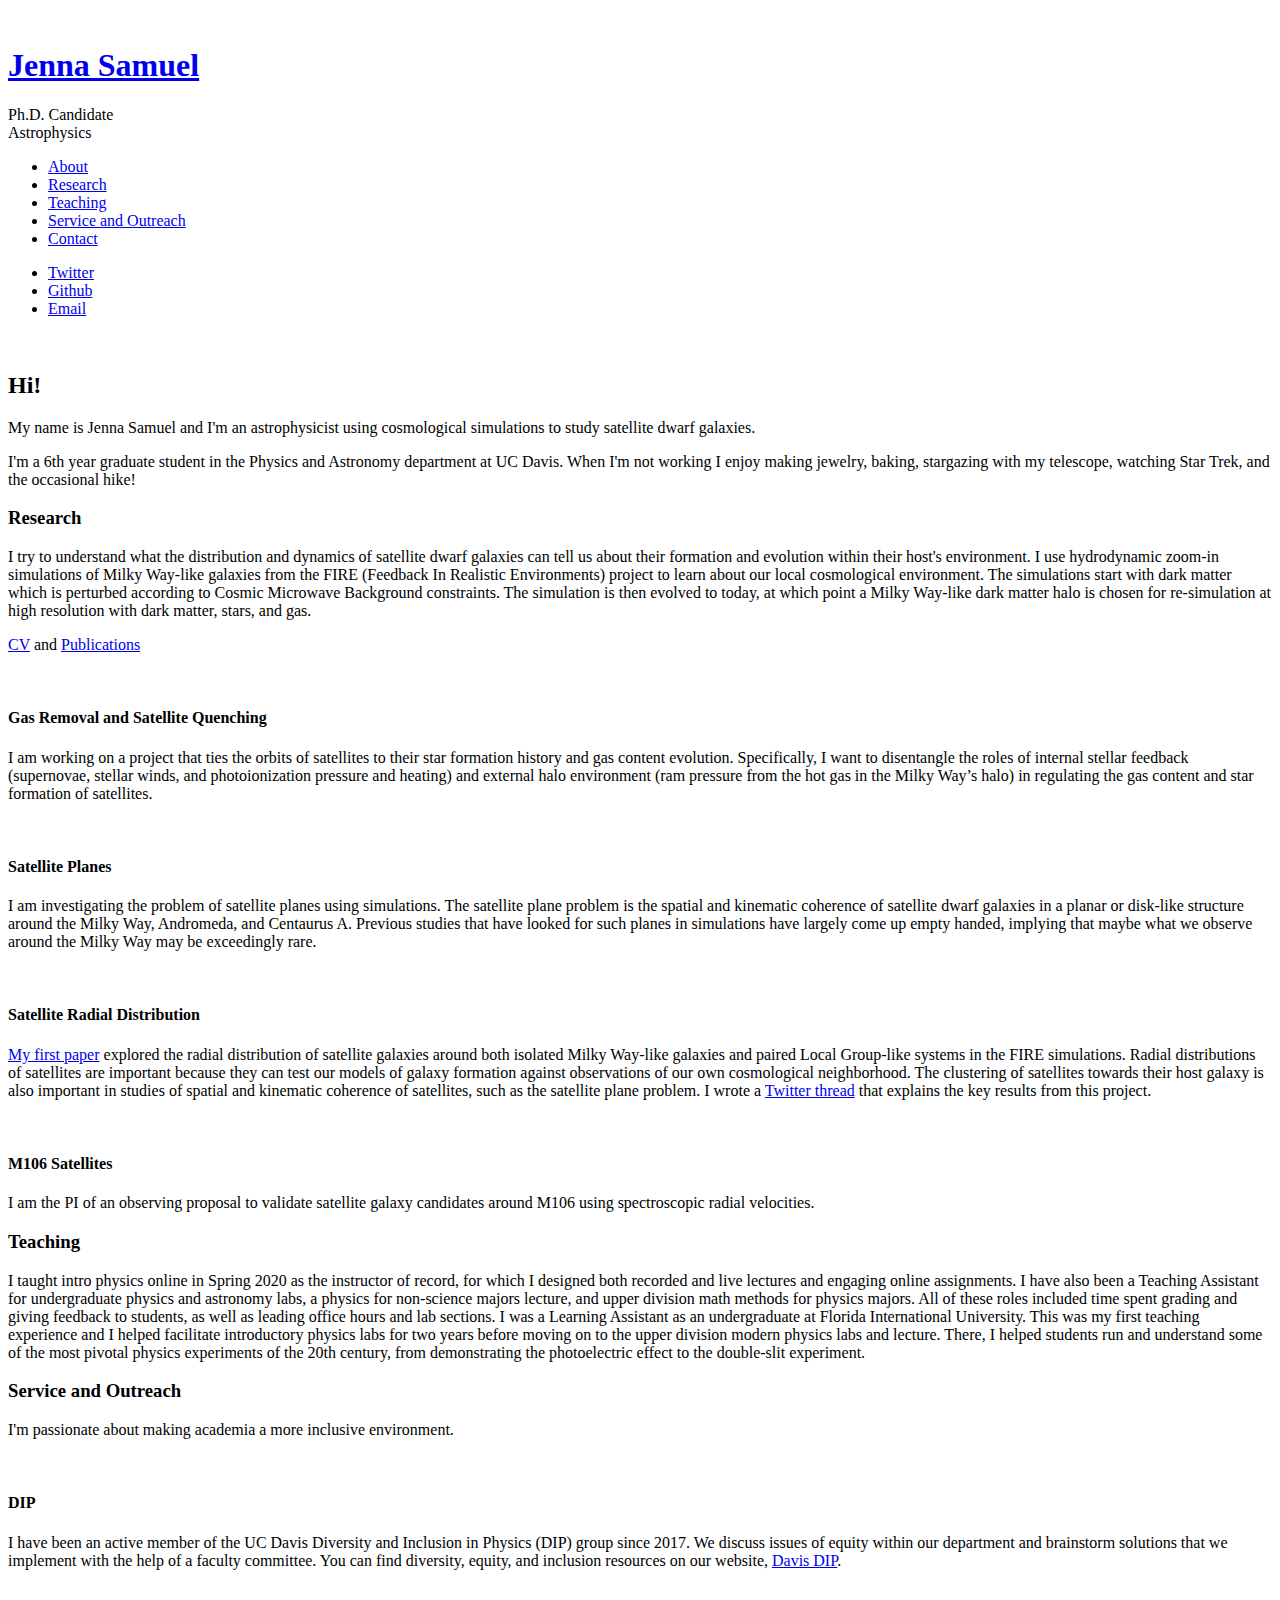
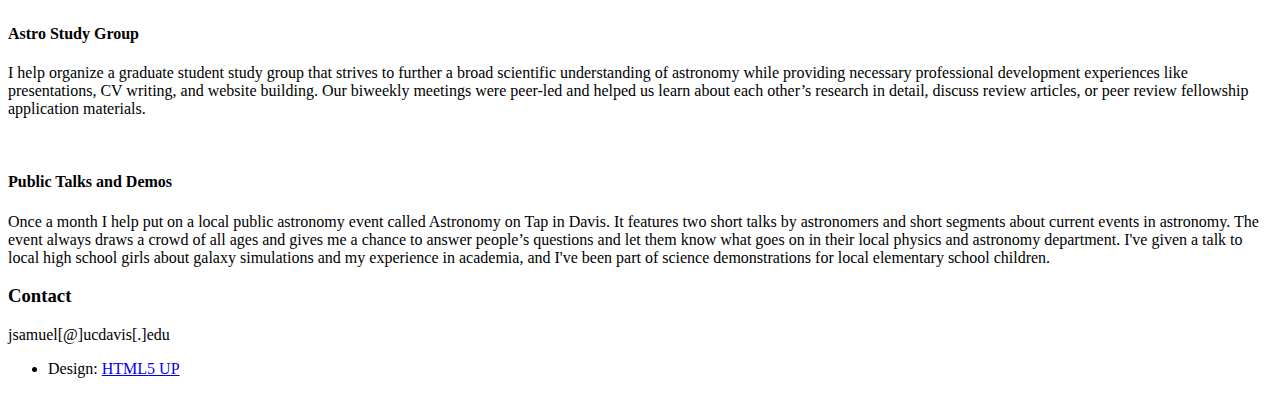
==== index.html @ 9512deec "nav order" ====
<!DOCTYPE HTML>
<!-- Global site tag (gtag.js) - Google Analytics -->
<script async src="https://www.googletagmanager.com/gtag/js?id=UA-139258204-1"></script>
<script>
  window.dataLayer = window.dataLayer || [];
  function gtag(){dataLayer.push(arguments);}
  gtag('js', new Date());

  gtag('config', 'UA-139258204-1');
</script>
<!--
	Read Only by HTML5 UP
	html5up.net | @ajlkn
	Free for personal and commercial use under the CCA 3.0 license (html5up.net/license)
-->
<html>
	<head>
		<title>Jenna Samuel</title>
		<meta charset="utf-8" />
		<meta name="viewport" content="width=device-width, initial-scale=1, user-scalable=no" />
		<link rel="stylesheet" href="assets/css/main.css" />
	</head>
	<body class="is-preload">

		<!-- Header -->
			<section id="header">
				<header>
					<span class="image avatar"><img src="images/avatar.jpg" alt="" /></span>
					<h1 id="logo"><a href="#">Jenna Samuel</a></h1>
					<p>Ph.D. Candidate<br />
					   Astrophysics</p>
				</header>
				<nav id="nav">
					<ul>
						<li><a href="#one" class="active">About</a></li>
						<li><a href="#two">Research</a></li>
						<li><a href="#three">Teaching</a></li>
						<li><a href="#four">Service and Outreach</a></li>
						<li><a href="#five">Contact</a></li>
					</ul>
				</nav>
				<footer>
					<ul class="icons">
						<li><a href="#" class="icon brands fa-twitter"><span class="label">Twitter</span></a></li>
						<!--<li><a href="#" class="icon brands fa-facebook-f"><span class="label">Facebook</span></a></li>
						<li><a href="#" class="icon brands fa-instagram"><span class="label">Instagram</span></a></li>
						-->
						<li><a href="#" class="icon brands fa-github"><span class="label">Github</span></a></li>
						<li><a href="#" class="icon solid fa-envelope"><span class="label">Email</span></a></li>
					</ul>
				</footer>
			</section>

		<!-- Wrapper -->
			<div id="wrapper">

				<!-- Main -->
					<div id="main">

						<!-- One -->
							<section id="one">
								<div class="image main" data-position="center">
									<img src="images/banner.jpg" alt="" />
								</div>
								<div class="container">
									<header class="major">
										<h2>Hi!</h2>
										<p>My name is Jenna Samuel and I'm an astrophysicist using cosmological simulations to study satellite dwarf galaxies.</p>
									</header>
									<p>I'm a 6th year graduate student in the Physics and Astronomy department at UC Davis.
										When I'm not working I enjoy making jewelry, baking, stargazing with my telescope,
										watching Star Trek, and the occasional hike!</p>
								</div>
							</section>


						<!-- Three -->
							<section id="two">
								<div class="container">
									<h3>Research</h3>
									<p>
										I try to understand what the distribution 
										and dynamics of satellite dwarf galaxies  
										can tell us about their formation and evolution 
										within their host's environment.
										I use hydrodynamic zoom-in simulations of Milky Way-like galaxies 
										from the FIRE (Feedback In Realistic Environments) project to learn about 
										our local cosmological environment. The simulations start with dark matter 
										which is perturbed according to Cosmic Microwave Background 
										constraints. The simulation is then evolved to today, at which point 
										a Milky Way-like dark matter halo is chosen for re-simulation at 
										high resolution with dark matter, stars, and gas. </p>

									<p><a href="jsamuel_CV.pdf">CV</a> and 
										<a href="https://ui.adsabs.harvard.edu/search/filter_database_fq_database=AND&filter_database_fq_database=database%3A%22astronomy%22&fq=%7B!type%3Daqp%20v%3D%24fq_database%7D&fq_database=(database%3A%22astronomy%22)&q=%20author%3A%22samuel%2C%20jenna%22%20year%3A2015-&sort=date%20desc%2C%20bibcode%20desc&p_=0">Publications</a></p>
									<div class="features">
										<article>
											<a href="#" class="image"><img src="images/pic01.jpg" alt="" /></a>
											<div class="inner">
												<h4>Gas Removal and Satellite Quenching</h4>
												<p>I am working on a project that ties the orbits of satellites 
													to their star formation history and gas content evolution. Specifically, I want to 
													disentangle the roles of internal stellar feedback (supernovae, stellar winds, and 
													photoionization pressure and heating) and external halo environment (ram pressure 
													from the hot gas in the Milky Way’s halo) in regulating the gas 
													content and star formation of satellites.</p>
											</div>
										</article>
										<article>
											<a href="#" class="image"><img src="images/pic02.jpg" alt="" /></a>
											<div class="inner">
												<h4>Satellite Planes</h4>
												<p>I am investigating the problem of satellite planes using simulations. 
													The satellite plane problem is the spatial and kinematic coherence of satellite dwarf
													galaxies in a planar or disk-like structure around the Milky Way, Andromeda, and Centaurus A. 
													Previous studies that have looked for such planes in simulations have largely come 
													up empty handed, implying that maybe what we observe around the Milky Way may be 
													exceedingly rare.</p>
											</div>
										</article>
										<article>
											<a href="#" class="image"><img src="images/pic03.jpg" alt="" /></a>
											<div class="inner">
												<h4>Satellite Radial Distribution</h4>
												<p><a href="https://arxiv.org/abs/1904.11508">My first paper</a> 
													explored the radial distribution of satellite galaxies around both isolated 
													Milky Way-like galaxies and paired Local Group-like systems in the FIRE 
													simulations. Radial distributions of satellites are important because they can test our 
													models of galaxy formation against observations of our own cosmological neighborhood. 
													The clustering of satellites towards their host galaxy is also important in studies 
													of spatial and kinematic coherence of satellites, such as the satellite plane problem.
													I wrote a <a href="https://twitter.com/astro_jenna/status/1122900978942926848">Twitter thread</a> that explains 
													the key results from this project.</p>
											</div>
										</article>
										<article>
											<a href="#" class="image"><img src="images/pic01.jpg" alt="" /></a>
											<div class="inner">
												<h4>M106 Satellites</h4>
												<p>I am the PI of an observing proposal to validate satellite galaxy 
													candidates around M106 using spectroscopic radial velocities.</p>
											</div>
										</article>
									</div>
								</div>
							</section>

						<!-- Two -->
						<section id="three">
							<div class="container">
								<h3>Teaching</h3>
								<p>I taught intro physics online in Spring 2020 as the instructor of record, for which I 
									designed both recorded and live lectures and engaging online assignments. 
									I have also been a Teaching Assistant for undergraduate
									physics and astronomy labs, a physics for non-science 
									majors lecture, and upper division math methods for physics majors. All of these 
									roles included time spent grading and giving feedback to students, as well 
									as leading office hours and lab sections.

									I was a Learning Assistant as an undergraduate at Florida International University. 
									This was my first teaching experience and 
									I helped facilitate introductory physics labs for two years 
									before moving on to the upper division modern physics labs and lecture. There, 
									I helped students run and understand some of the most pivotal physics 
									experiments of the 20th century, from demonstrating the photoelectric effect 
									to the double-slit experiment.</p>
								<!---<ul class="feature-icons">
									<li class="icon solid fa-code">Write all the code</li>
									<li class="icon solid fa-cubes">Stack small boxes</li>
									<li class="icon solid fa-book">Read books and stuff</li>
									<li class="icon solid fa-coffee">Drink much coffee</li>
									<li class="icon solid fa-bolt">Lightning bolt</li>
									<li class="icon solid fa-users">Shadow clone technique</li>
								</ul>-->
							</div>
						</section>

						<!-- Three -->
						<section id="four">
							<div class="container">
								<h3>Service and Outreach</h3>
								<p>
									I'm passionate about making academia a more inclusive environment.</p>
								<div class="features">
									<article>
										<a href="#" class="image"><img src="images/pic01.jpg" alt="" /></a>
										<div class="inner">
											<h4>DIP</h4>
											<p>I have been an active member of the UC Davis Diversity and 
												Inclusion in Physics (DIP) group since 2017. We discuss issues of equity 
												within our department and brainstorm solutions that we implement with the help of a faculty committee. 
												You can find diversity, equity, and inclusion 
												resources on our website, <a href="https://davisdip.wordpress.com/">Davis DIP</a>.</p>
										</div>
									</article>
									<article>
										<a href="#" class="image"><img src="images/pic02.jpg" alt="" /></a>
										<div class="inner">
											<h4>Astro Study Group</h4>
											<p>I help organize a graduate student study group that strives to 
												further a broad scientific understanding of astronomy while providing 
												necessary professional development experiences like presentations, 
												CV writing, and website building. 
												Our biweekly meetings were peer-led and helped us learn about 
												each other’s research in detail, discuss review articles, or peer review
												fellowship application materials.</p>
										</div>
									</article>
									<article>
										<a href="#" class="image"><img src="images/pic03.jpg" alt="" /></a>
										<div class="inner">
											<h4>Public Talks and Demos</h4>
											<p>Once a month I help put on a local public astronomy event called 
												Astronomy on Tap in Davis. It features two short 
												talks by astronomers and short segments about current events in astronomy. 
												The event always draws a crowd of all ages and gives me a chance to 
												answer people’s questions and let them know what goes on in their 
												local physics and astronomy department. I've given a talk to local high
												school girls about galaxy simulations and my experience in academia, and I've
												been part of science demonstrations for local elementary school children.</p>
										</div>
									</article>
								</div>
							</div>
						</section>

						<!-- Two -->
						<section id="five">
							<div class="container">
								<h3>Contact</h3>
								<p>jsamuel[@]ucdavis[.]edu</p>
							</div>
						</section>

						<!-- Four -->
							<!--<section id="four">
								<div class="container">
									<h3>Contact Me</h3>
									<p>Integer eu ante ornare amet commetus vestibulum blandit integer in curae ac faucibus integer non. Adipiscing cubilia elementum integer. Integer eu ante ornare amet commetus.</p>
									<form method="post" action="#">
										<div class="row gtr-uniform">
											<div class="col-6 col-12-xsmall"><input type="text" name="name" id="name" placeholder="Name" /></div>
											<div class="col-6 col-12-xsmall"><input type="email" name="email" id="email" placeholder="Email" /></div>
											<div class="col-12"><input type="text" name="subject" id="subject" placeholder="Subject" /></div>
											<div class="col-12"><textarea name="message" id="message" placeholder="Message" rows="6"></textarea></div>
											<div class="col-12">
												<ul class="actions">
													<li><input type="submit" class="primary" value="Send Message" /></li>
													<li><input type="reset" value="Reset Form" /></li>
												</ul>
											</div>
										</div>
									</form>
								</div>
							</section>
						-->
						<!-- Five -->
						<!--
							<section id="five">
								<div class="container">
									<h3>Elements</h3>

									<section>
										<h4>Text</h4>
										<p>This is <b>bold</b> and this is <strong>strong</strong>. This is <i>italic</i> and this is <em>emphasized</em>.
										This is <sup>superscript</sup> text and this is <sub>subscript</sub> text.
										This is <u>underlined</u> and this is code: <code>for (;;) { ... }</code>. Finally, <a href="#">this is a link</a>.</p>
										<hr />
										<header>
											<h4>Heading with a Subtitle</h4>
											<p>Lorem ipsum dolor sit amet nullam id egestas urna aliquam</p>
										</header>
										<p>Nunc lacinia ante nunc ac lobortis. Interdum adipiscing gravida odio porttitor sem non mi integer non faucibus ornare mi ut ante amet placerat aliquet. Volutpat eu sed ante lacinia sapien lorem accumsan varius montes viverra nibh in adipiscing blandit tempus accumsan.</p>
										<header>
											<h5>Heading with a Subtitle</h5>
											<p>Lorem ipsum dolor sit amet nullam id egestas urna aliquam</p>
										</header>
										<p>Nunc lacinia ante nunc ac lobortis. Interdum adipiscing gravida odio porttitor sem non mi integer non faucibus ornare mi ut ante amet placerat aliquet. Volutpat eu sed ante lacinia sapien lorem accumsan varius montes viverra nibh in adipiscing blandit tempus accumsan.</p>
										<hr />
										<h2>Heading Level 2</h2>
										<h3>Heading Level 3</h3>
										<h4>Heading Level 4</h4>
										<h5>Heading Level 5</h5>
										<h6>Heading Level 6</h6>
										<hr />
										<h5>Blockquote</h5>
										<blockquote>Fringilla nisl. Donec accumsan interdum nisi, quis tincidunt felis sagittis eget tempus euismod. Vestibulum ante ipsum primis in faucibus vestibulum. Blandit adipiscing eu felis iaculis volutpat ac adipiscing accumsan faucibus. Vestibulum ante ipsum primis in faucibus lorem ipsum dolor sit amet nullam adipiscing eu felis.</blockquote>
										<h5>Preformatted</h5>
										<pre><code>i = 0;

while (!deck.isInOrder()) {
    print 'Iteration ' + i;
    deck.shuffle();
    i++;
}

print 'It took ' + i + ' iterations to sort the deck.';</code></pre>
									</section>

									<section>
										<h4>Lists</h4>
										<div class="row">
											<div class="col-6 col-12-xsmall">
												<h5>Unordered</h5>
												<ul>
													<li>Dolor pulvinar etiam magna etiam.</li>
													<li>Sagittis adipiscing lorem eleifend.</li>
													<li>Felis enim feugiat dolore viverra.</li>
												</ul>
												<h5>Alternate</h5>
												<ul class="alt">
													<li>Dolor pulvinar etiam magna etiam.</li>
													<li>Sagittis adipiscing lorem eleifend.</li>
													<li>Felis enim feugiat dolore viverra.</li>
												</ul>
											</div>
											<div class="col-6 col-12-xsmall">
												<h5>Ordered</h5>
												<ol>
													<li>Dolor pulvinar etiam magna etiam.</li>
													<li>Etiam vel felis at lorem sed viverra.</li>
													<li>Felis enim feugiat dolore viverra.</li>
													<li>Dolor pulvinar etiam magna etiam.</li>
													<li>Etiam vel felis at lorem sed viverra.</li>
													<li>Felis enim feugiat dolore viverra.</li>
												</ol>
												<h5>Icons</h5>
												<ul class="icons">
													<li><a href="#" class="icon brands fa-twitter"><span class="label">Twitter</span></a></li>
													<li><a href="#" class="icon brands fa-facebook-f"><span class="label">Facebook</span></a></li>
													<li><a href="#" class="icon brands fa-instagram"><span class="label">Instagram</span></a></li>
													<li><a href="#" class="icon brands fa-github"><span class="label">Github</span></a></li>
													<li><a href="#" class="icon brands fa-dribbble"><span class="label">Dribbble</span></a></li>
													<li><a href="#" class="icon brands fa-tumblr"><span class="label">Tumblr</span></a></li>
												</ul>
											</div>
										</div>
										<h5>Actions</h5>
										<ul class="actions">
											<li><a href="#" class="button primary">Default</a></li>
											<li><a href="#" class="button">Default</a></li>
											<li><a href="#" class="button alt">Default</a></li>
										</ul>
										<ul class="actions small">
											<li><a href="#" class="button primary small">Small</a></li>
											<li><a href="#" class="button small">Small</a></li>
											<li><a href="#" class="button alt small">Small</a></li>
										</ul>
										<div class="row">
											<div class="col-3 col-6-medium col-12-xsmall">
												<ul class="actions stacked">
													<li><a href="#" class="button primary">Default</a></li>
													<li><a href="#" class="button">Default</a></li>
													<li><a href="#" class="button alt">Default</a></li>
												</ul>
											</div>
											<div class="col-3 col-6 col-12-xsmall">
												<ul class="actions stacked">
													<li><a href="#" class="button primary small">Small</a></li>
													<li><a href="#" class="button small">Small</a></li>
													<li><a href="#" class="button alt small">Small</a></li>
												</ul>
											</div>
											<div class="col-3 col-6-medium col-12-xsmall">
												<ul class="actions stacked">
													<li><a href="#" class="button primary fit">Default</a></li>
													<li><a href="#" class="button fit">Default</a></li>
													<li><a href="#" class="button alt fit">Default</a></li>
												</ul>
											</div>
											<div class="col-3 col-6-medium col-12-xsmall">
												<ul class="actions stacked">
													<li><a href="#" class="button primary small fit">Small</a></li>
													<li><a href="#" class="button small fit">Small</a></li>
													<li><a href="#" class="button alt small fit">Small</a></li>
												</ul>
											</div>
										</div>
									</section>

									<section>
										<h4>Table</h4>
										<h5>Default</h5>
										<div class="table-wrapper">
											<table>
												<thead>
													<tr>
														<th>Name</th>
														<th>Description</th>
														<th>Price</th>
													</tr>
												</thead>
												<tbody>
													<tr>
														<td>Item One</td>
														<td>Ante turpis integer aliquet porttitor.</td>
														<td>29.99</td>
													</tr>
													<tr>
														<td>Item Two</td>
														<td>Vis ac commodo adipiscing arcu aliquet.</td>
														<td>19.99</td>
													</tr>
													<tr>
														<td>Item Three</td>
														<td> Morbi faucibus arcu accumsan lorem.</td>
														<td>29.99</td>
													</tr>
													<tr>
														<td>Item Four</td>
														<td>Vitae integer tempus condimentum.</td>
														<td>19.99</td>
													</tr>
													<tr>
														<td>Item Five</td>
														<td>Ante turpis integer aliquet porttitor.</td>
														<td>29.99</td>
													</tr>
												</tbody>
												<tfoot>
													<tr>
														<td colspan="2"></td>
														<td>100.00</td>
													</tr>
												</tfoot>
											</table>
										</div>

										<h5>Alternate</h5>
										<div class="table-wrapper">
											<table class="alt">
												<thead>
													<tr>
														<th>Name</th>
														<th>Description</th>
														<th>Price</th>
													</tr>
												</thead>
												<tbody>
													<tr>
														<td>Item One</td>
														<td>Ante turpis integer aliquet porttitor.</td>
														<td>29.99</td>
													</tr>
													<tr>
														<td>Item Two</td>
														<td>Vis ac commodo adipiscing arcu aliquet.</td>
														<td>19.99</td>
													</tr>
													<tr>
														<td>Item Three</td>
														<td> Morbi faucibus arcu accumsan lorem.</td>
														<td>29.99</td>
													</tr>
													<tr>
														<td>Item Four</td>
														<td>Vitae integer tempus condimentum.</td>
														<td>19.99</td>
													</tr>
													<tr>
														<td>Item Five</td>
														<td>Ante turpis integer aliquet porttitor.</td>
														<td>29.99</td>
													</tr>
												</tbody>
												<tfoot>
													<tr>
														<td colspan="2"></td>
														<td>100.00</td>
													</tr>
												</tfoot>
											</table>
										</div>
									</section>

									<section>
										<h4>Buttons</h4>
										<ul class="actions">
											<li><a href="#" class="button primary">Primary</a></li>
											<li><a href="#" class="button">Default</a></li>
											<li><a href="#" class="button alt">Alternate</a></li>
										</ul>
										<ul class="actions">
											<li><a href="#" class="button primary large">Large</a></li>
											<li><a href="#" class="button">Default</a></li>
											<li><a href="#" class="button alt small">Small</a></li>
										</ul>
										<ul class="actions fit">
											<li><a href="#" class="button primary fit">Fit</a></li>
											<li><a href="#" class="button fit">Fit</a></li>
											<li><a href="#" class="button alt fit">Fit</a></li>
										</ul>
										<ul class="actions fit small">
											<li><a href="#" class="button primary fit small">Fit + Small</a></li>
											<li><a href="#" class="button fit small">Fit + Small</a></li>
											<li><a href="#" class="button alt fit small">Fit + Small</a></li>
										</ul>
										<ul class="actions">
											<li><a href="#" class="button primary icon solid fa-download">Icon</a></li>
											<li><a href="#" class="button icon solid fa-download">Icon</a></li>
											<li><a href="#" class="button alt icon solid fa-check">Icon</a></li>
										</ul>
										<ul class="actions">
											<li><span class="button primary disabled">Primary</span></li>
											<li><span class="button disabled">Default</span></li>
											<li><span class="button alt disabled">Alternate</span></li>
										</ul>
									</section>

									<section>
										<h4>Form</h4>
										<form method="post" action="#">
											<div class="row gtr-uniform">
												<div class="col-6 col-12-xsmall">
													<input type="text" name="demo-name" id="demo-name" value="" placeholder="Name" />
												</div>
												<div class="col-6 col-12-xsmall">
													<input type="email" name="demo-email" id="demo-email" value="" placeholder="Email" />
												</div>
												<div class="col-12">
													<select name="demo-category" id="demo-category">
														<option value="">- Category -</option>
														<option value="1">Manufacturing</option>
														<option value="1">Shipping</option>
														<option value="1">Administration</option>
														<option value="1">Human Resources</option>
													</select>
												</div>
												<div class="col-4 col-12-medium">
													<input type="radio" id="demo-priority-low" name="demo-priority" checked>
													<label for="demo-priority-low">Low Priority</label>
												</div>
												<div class="col-4 col-12-medium">
													<input type="radio" id="demo-priority-normal" name="demo-priority">
													<label for="demo-priority-normal">Normal Priority</label>
												</div>
												<div class="col-4 col-12-medium">
													<input type="radio" id="demo-priority-high" name="demo-priority">
													<label for="demo-priority-high">High Priority</label>
												</div>
												<div class="col-6 col-12-medium">
													<input type="checkbox" id="demo-copy" name="demo-copy">
													<label for="demo-copy">Email me a copy of this message</label>
												</div>
												<div class="col-6 col-12-medium">
													<input type="checkbox" id="demo-human" name="demo-human" checked>
													<label for="demo-human">I am a human and not a robot</label>
												</div>
												<div class="col-12">
													<textarea name="demo-message" id="demo-message" placeholder="Enter your message" rows="6"></textarea>
												</div>
												<div class="col-12">
													<ul class="actions">
														<li><input type="submit" value="Send Message" /></li>
														<li><input type="reset" value="Reset" class="alt" /></li>
													</ul>
												</div>
											</div>
										</form>
									</section>

									<section>
										<h4>Image</h4>
										<h5>Fit</h5>
										<span class="image fit"><img src="images/banner.jpg" alt="" /></span>
										<div class="box alt">
											<div class="row gtr-50 gtr-uniform">
												<div class="col-4"><span class="image fit"><img src="images/pic01.jpg" alt="" /></span></div>
												<div class="col-4"><span class="image fit"><img src="images/pic02.jpg" alt="" /></span></div>
												<div class="col-4"><span class="image fit"><img src="images/pic03.jpg" alt="" /></span></div>
												<div class="col-4"><span class="image fit"><img src="images/pic02.jpg" alt="" /></span></div>
												<div class="col-4"><span class="image fit"><img src="images/pic03.jpg" alt="" /></span></div>
												<div class="col-4"><span class="image fit"><img src="images/pic01.jpg" alt="" /></span></div>
												<div class="col-4"><span class="image fit"><img src="images/pic03.jpg" alt="" /></span></div>
												<div class="col-4"><span class="image fit"><img src="images/pic01.jpg" alt="" /></span></div>
												<div class="col-4"><span class="image fit"><img src="images/pic02.jpg" alt="" /></span></div>
											</div>
										</div>
										<h5>Left &amp; Right</h5>
										<p><span class="image left"><img src="images/avatar.jpg" alt="" /></span>Fringilla nisl. Donec accumsan interdum nisi, quis tincidunt felis sagittis eget. tempus euismod. Vestibulum ante ipsum primis in faucibus vestibulum. Blandit adipiscing eu felis iaculis volutpat ac adipiscing accumsan eu faucibus. Integer ac pellentesque praesent tincidunt felis sagittis eget. tempus euismod. Vestibulum ante ipsum primis in faucibus vestibulum. Blandit adipiscing eu felis iaculis volutpat ac adipiscing accumsan eu faucibus. Integer ac pellentesque praesent. Donec accumsan interdum nisi, quis tincidunt felis sagittis eget. tempus euismod. Vestibulum ante ipsum primis in faucibus vestibulum. Blandit adipiscing eu felis iaculis volutpat ac adipiscing accumsan eu faucibus. Integer ac pellentesque praesent tincidunt felis sagittis eget. tempus euismod. Vestibulum ante ipsum primis in faucibus vestibulum. Blandit adipiscing eu felis iaculis volutpat ac adipiscing accumsan eu faucibus. Integer ac pellentesque praesent.</p>
										<p><span class="image right"><img src="images/avatar.jpg" alt="" /></span>Fringilla nisl. Donec accumsan interdum nisi, quis tincidunt felis sagittis eget. tempus euismod. Vestibulum ante ipsum primis in faucibus vestibulum. Blandit adipiscing eu felis iaculis volutpat ac adipiscing accumsan eu faucibus. Integer ac pellentesque praesent tincidunt felis sagittis eget. tempus euismod. Vestibulum ante ipsum primis in faucibus vestibulum. Blandit adipiscing eu felis iaculis volutpat ac adipiscing accumsan eu faucibus. Integer ac pellentesque praesent. Donec accumsan interdum nisi, quis tincidunt felis sagittis eget. tempus euismod. Vestibulum ante ipsum primis in faucibus vestibulum. Blandit adipiscing eu felis iaculis volutpat ac adipiscing accumsan eu faucibus. Integer ac pellentesque praesent tincidunt felis sagittis eget. tempus euismod. Vestibulum ante ipsum primis in faucibus vestibulum. Blandit adipiscing eu felis iaculis volutpat ac adipiscing accumsan eu faucibus. Integer ac pellentesque praesent.</p>
									</section>

								</div>
							</section>
						-->

					</div>

				<!-- Footer -->
					<section id="footer">
						<div class="container">
							<ul class="copyright">
								<li>Design: <a href="http://html5up.net">HTML5 UP</a></li>
							</ul>
						</div>
					</section>

			</div>

		<!-- Scripts -->
			<script src="assets/js/jquery.min.js"></script>
			<script src="assets/js/jquery.scrollex.min.js"></script>
			<script src="assets/js/jquery.scrolly.min.js"></script>
			<script src="assets/js/browser.min.js"></script>
			<script src="assets/js/breakpoints.min.js"></script>
			<script src="assets/js/util.js"></script>
			<script src="assets/js/main.js"></script>

	</body>
</html>
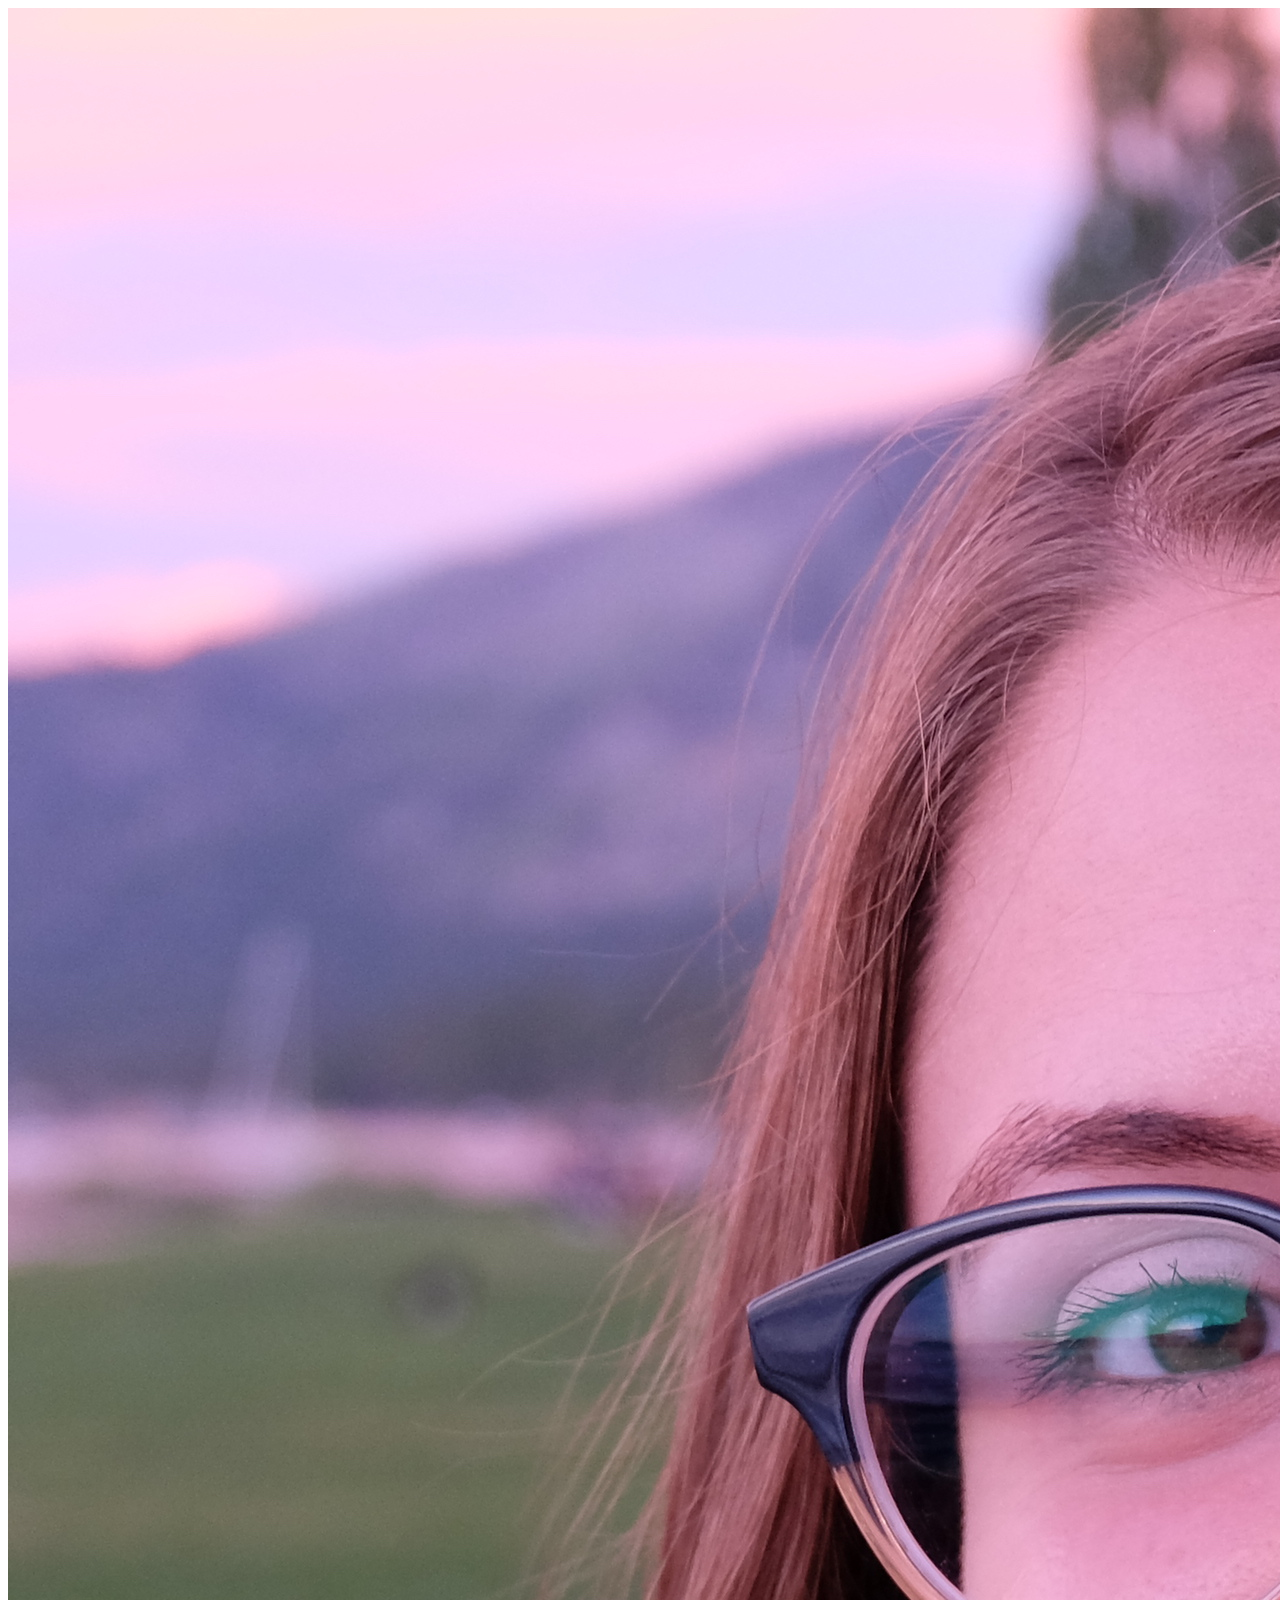
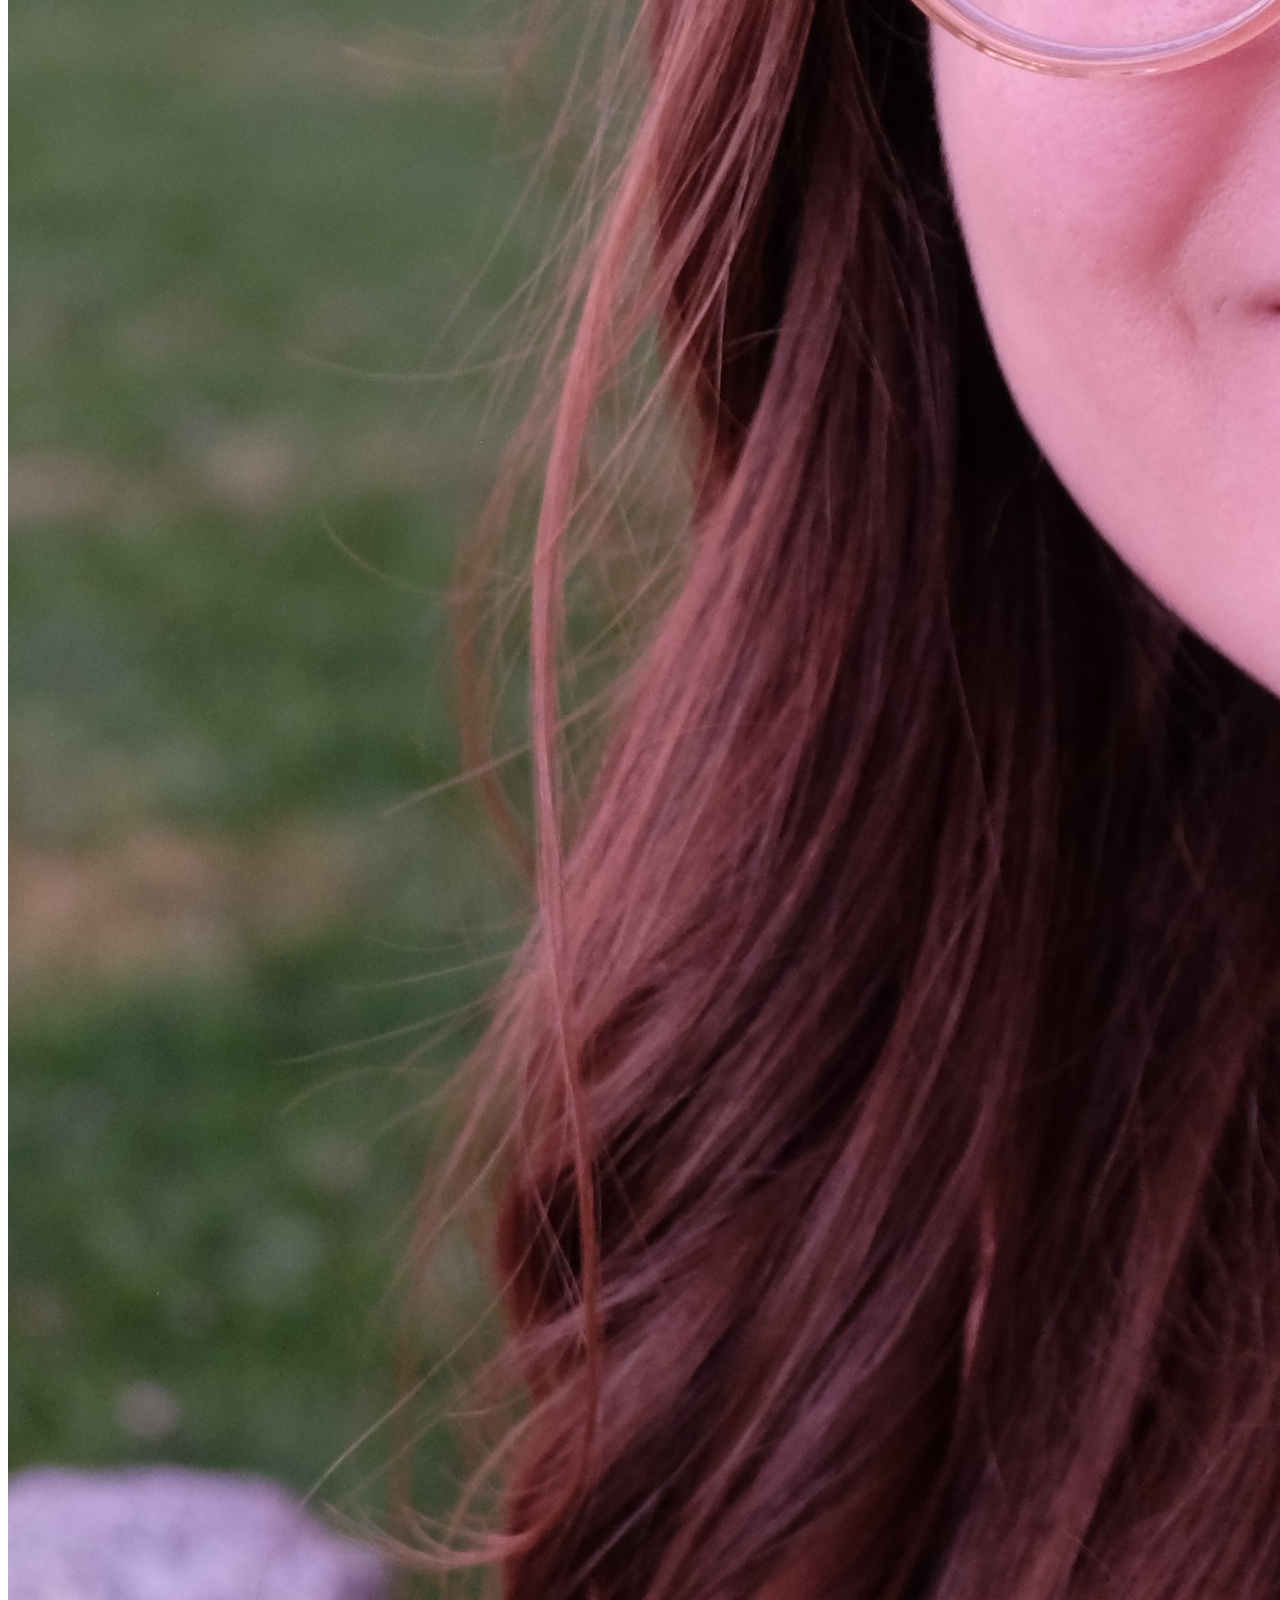
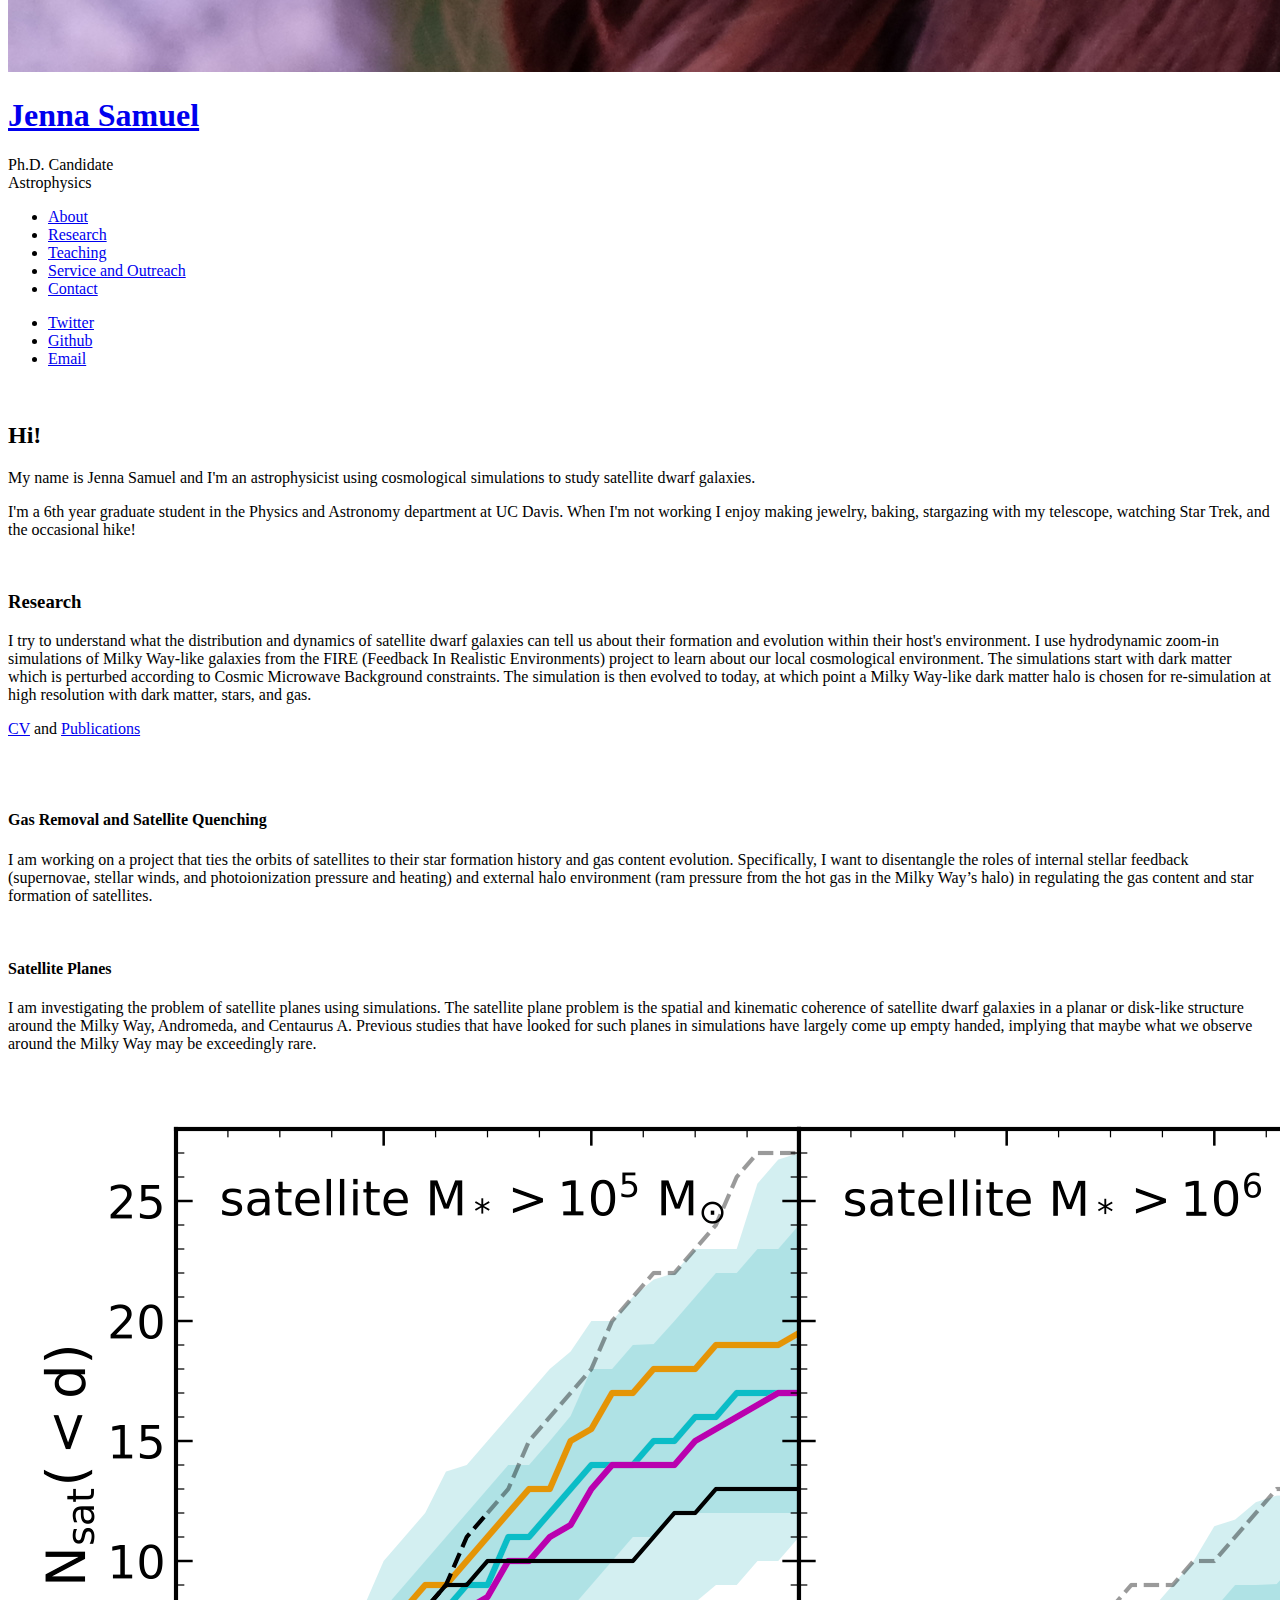
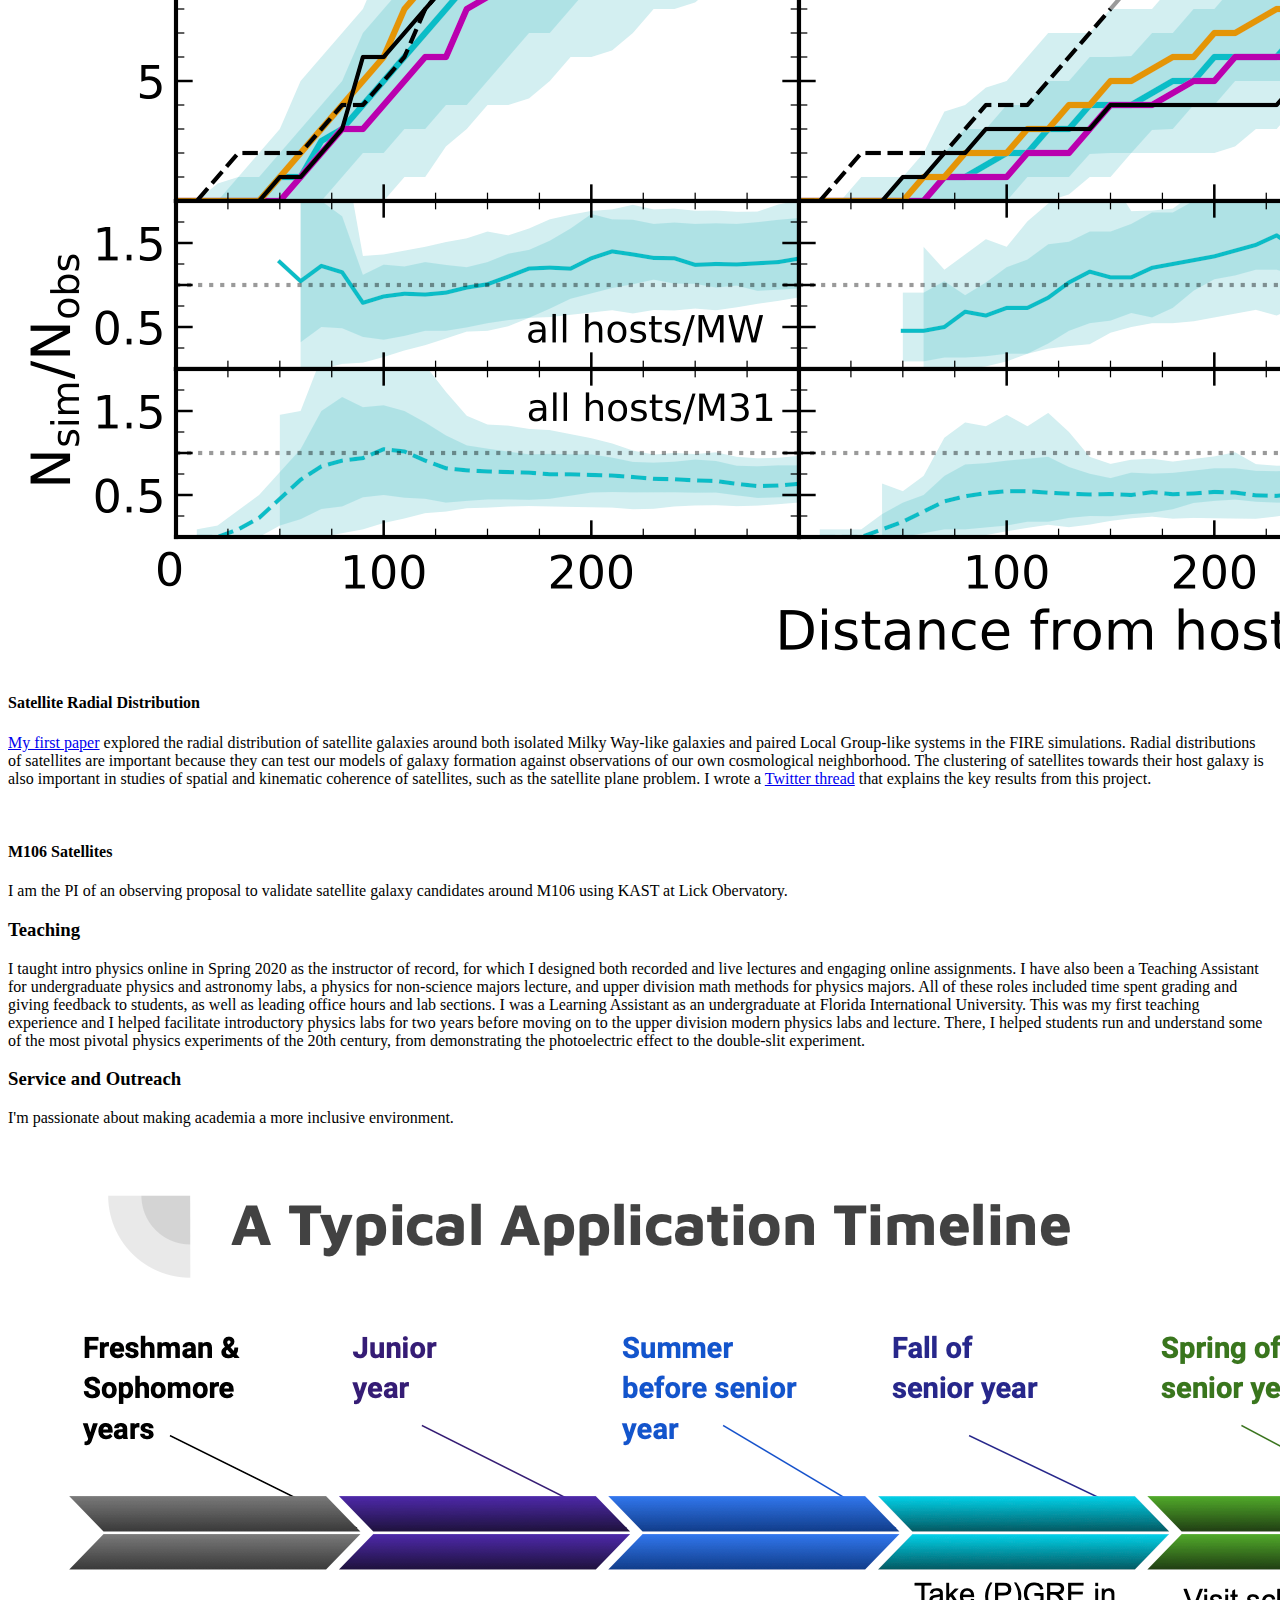
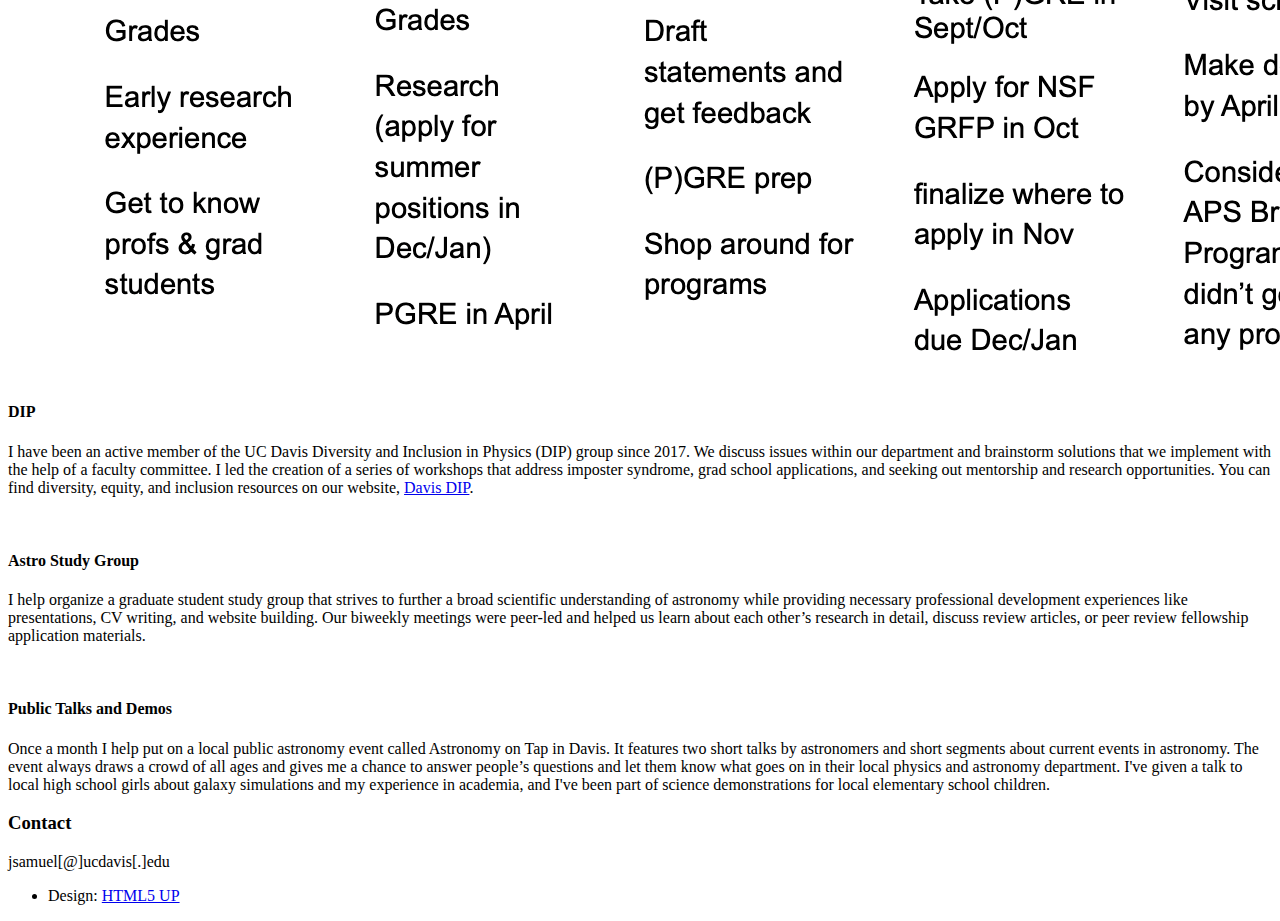
==== commit 52d485db: "second attempt at images" ====
--- a/index.html
+++ b/index.html
@@ -26,7 +26,7 @@
 		<!-- Header -->
 			<section id="header">
 				<header>
-					<span class="image avatar"><img src="images/avatar.jpg" alt="" /></span>
+					<span class="image avatar"><img src="images/profile_pic.JPG" alt="" /></span>
 					<h1 id="logo"><a href="#">Jenna Samuel</a></h1>
 					<p>Ph.D. Candidate<br />
 					   Astrophysics</p>
@@ -61,7 +61,7 @@
 						<!-- One -->
 							<section id="one">
 								<div class="image main" data-position="center">
-									<img src="images/banner.jpg" alt="" />
+									<img src="images/top_banner.jpg" alt="" />
 								</div>
 								<div class="container">
 									<header class="major">
@@ -71,6 +71,14 @@
 									<p>I'm a 6th year graduate student in the Physics and Astronomy department at UC Davis.
 										When I'm not working I enjoy making jewelry, baking, stargazing with my telescope,
 										watching Star Trek, and the occasional hike!</p>
+									
+								</div>
+								<div class="features">
+									<article>
+										<a href="#" class="image"><img src="images/telescope_yosemite.jpg" alt="" /></a>
+										<a href="#" class="image"><img src="images/yosemite.JPG" alt="" /></a>
+										
+									</article>
 								</div>
 							</section>
 
@@ -94,7 +102,13 @@
 
 									<p><a href="jsamuel_CV.pdf">CV</a> and 
 										<a href="https://ui.adsabs.harvard.edu/search/filter_database_fq_database=AND&filter_database_fq_database=database%3A%22astronomy%22&fq=%7B!type%3Daqp%20v%3D%24fq_database%7D&fq_database=(database%3A%22astronomy%22)&q=%20author%3A%22samuel%2C%20jenna%22%20year%3A2015-&sort=date%20desc%2C%20bibcode%20desc&p_=0">Publications</a></p>
+									
 									<div class="features">
+										<article>
+											<a href="#" class="image"><img src="images/kh_instability_med.png" alt="" /></a>
+											<a href="#" class="image"><img src="images/m12_elvis_romeo_hr_faceon_med.png" alt="" /></a>
+											
+										</article>
 										<article>
 											<a href="#" class="image"><img src="images/pic01.jpg" alt="" /></a>
 											<div class="inner">
@@ -120,7 +134,7 @@
 											</div>
 										</article>
 										<article>
-											<a href="#" class="image"><img src="images/pic03.jpg" alt="" /></a>
+											<a href="#" class="image"><img src="images/radial_profile.png" alt="" /></a>
 											<div class="inner">
 												<h4>Satellite Radial Distribution</h4>
 												<p><a href="https://arxiv.org/abs/1904.11508">My first paper</a> 
@@ -135,11 +149,11 @@
 											</div>
 										</article>
 										<article>
-											<a href="#" class="image"><img src="images/pic01.jpg" alt="" /></a>
+											<a href="#" class="image"><img src="images/m106.png" alt="" /></a>
 											<div class="inner">
 												<h4>M106 Satellites</h4>
 												<p>I am the PI of an observing proposal to validate satellite galaxy 
-													candidates around M106 using spectroscopic radial velocities.</p>
+													candidates around M106 using KAST at Lick Obervatory.</p>
 											</div>
 										</article>
 									</div>
@@ -184,18 +198,21 @@
 									I'm passionate about making academia a more inclusive environment.</p>
 								<div class="features">
 									<article>
-										<a href="#" class="image"><img src="images/pic01.jpg" alt="" /></a>
+										<a href="#" class="image"><img src="images/dip_app_wrkshp.png" alt="" /></a>
 										<div class="inner">
 											<h4>DIP</h4>
 											<p>I have been an active member of the UC Davis Diversity and 
-												Inclusion in Physics (DIP) group since 2017. We discuss issues of equity 
-												within our department and brainstorm solutions that we implement with the help of a faculty committee. 
+												Inclusion in Physics (DIP) group since 2017. We discuss issues 
+												within our department and brainstorm solutions that we implement 
+												with the help of a faculty committee. I led the creation of a series
+												of workshops that address imposter syndrome, grad school applications,
+												and seeking out mentorship and research opportunities.
 												You can find diversity, equity, and inclusion 
 												resources on our website, <a href="https://davisdip.wordpress.com/">Davis DIP</a>.</p>
 										</div>
 									</article>
 									<article>
-										<a href="#" class="image"><img src="images/pic02.jpg" alt="" /></a>
+										<a href="#" class="image"><img src="images/m31.jpg" alt="" /></a>
 										<div class="inner">
 											<h4>Astro Study Group</h4>
 											<p>I help organize a graduate student study group that strives to 
@@ -208,7 +225,7 @@
 										</div>
 									</article>
 									<article>
-										<a href="#" class="image"><img src="images/pic03.jpg" alt="" /></a>
+										<a href="#" class="image"><img src="images/aot_apollo.jpg" alt="" /></a>
 										<div class="inner">
 											<h4>Public Talks and Demos</h4>
 											<p>Once a month I help put on a local public astronomy event called 
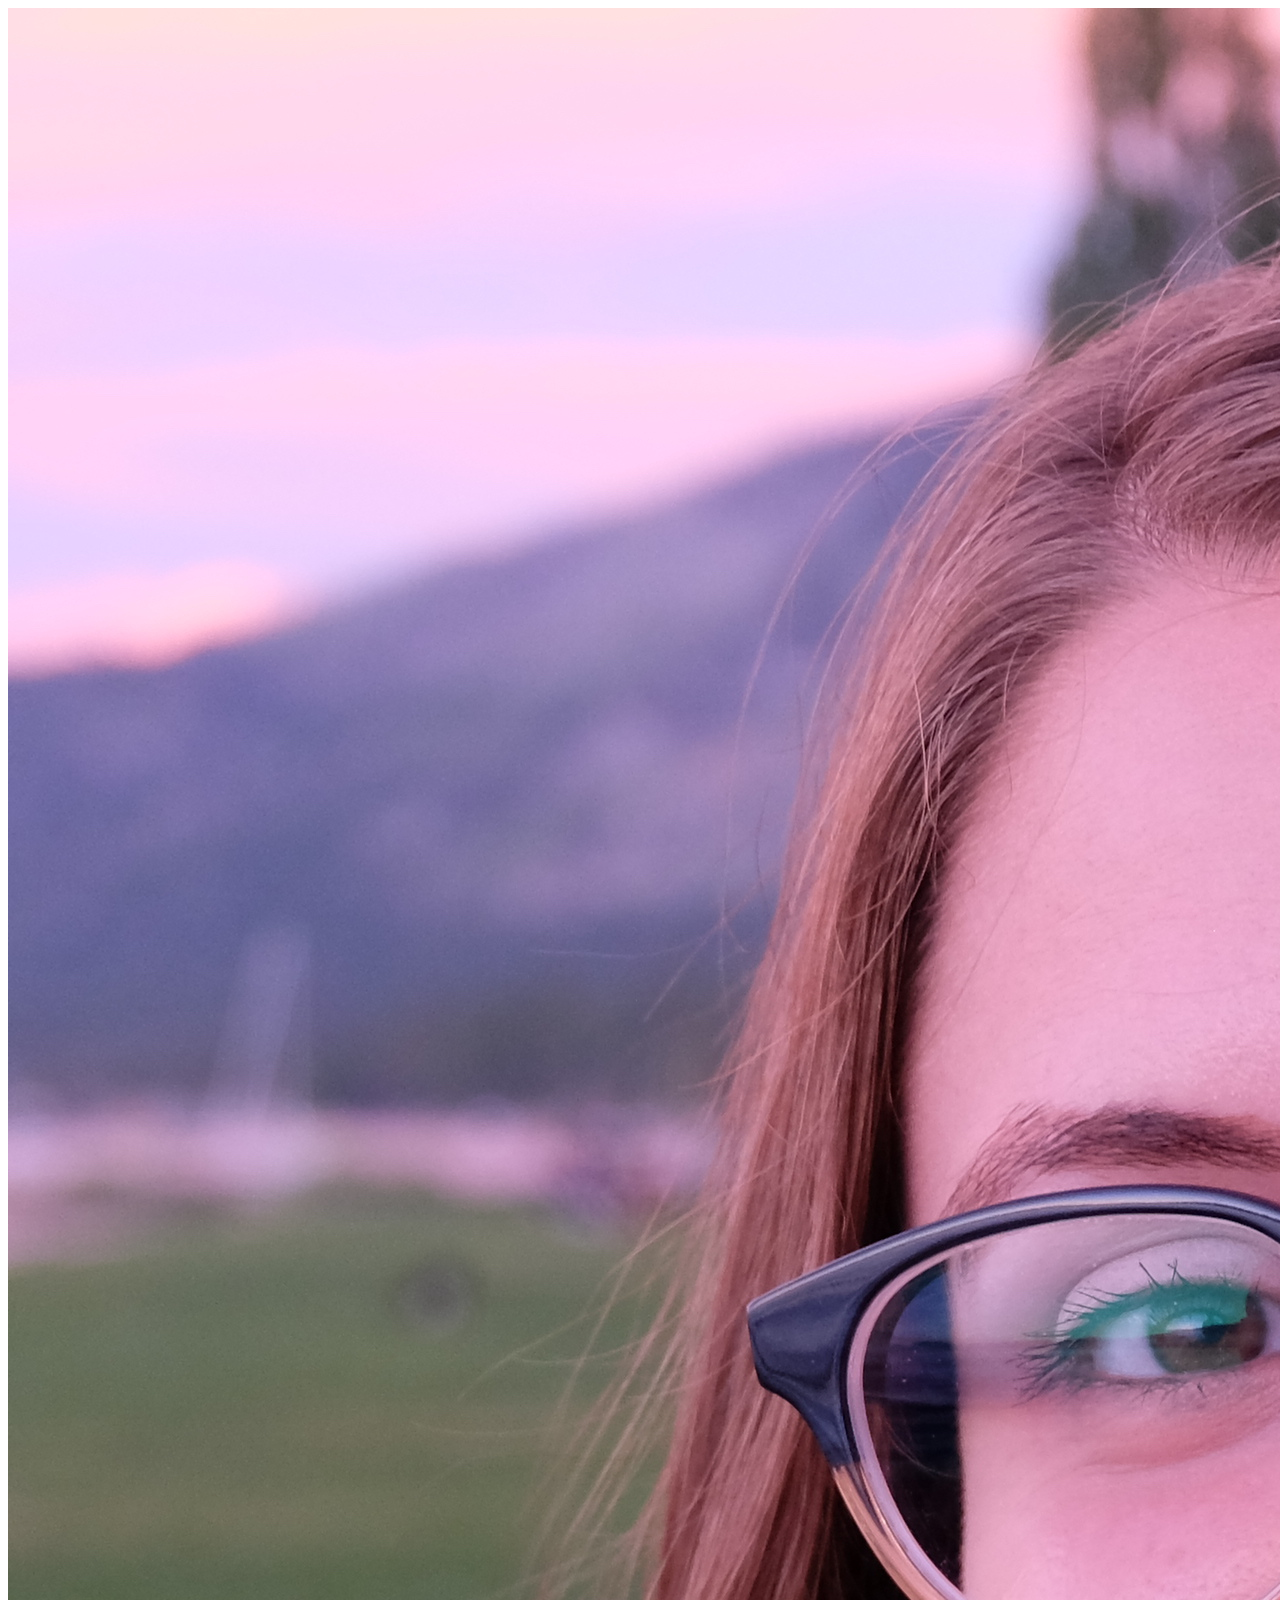
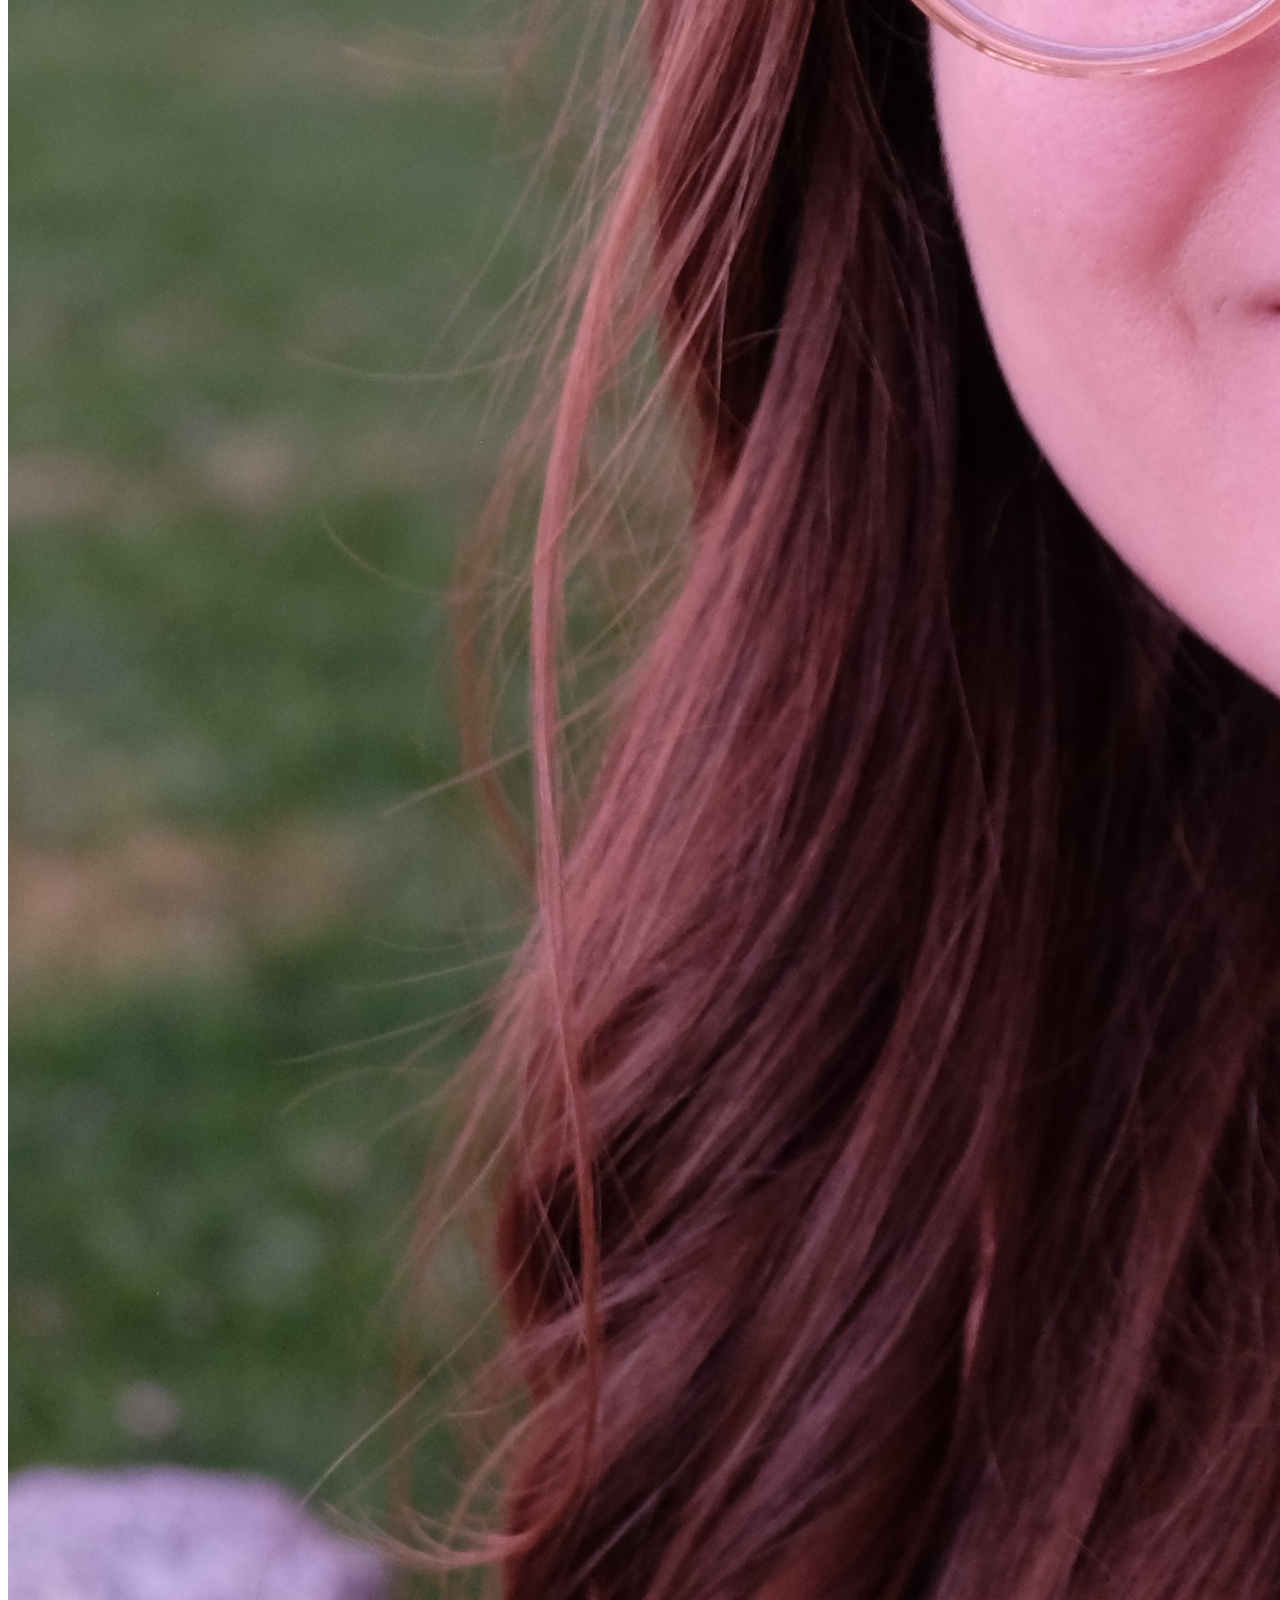
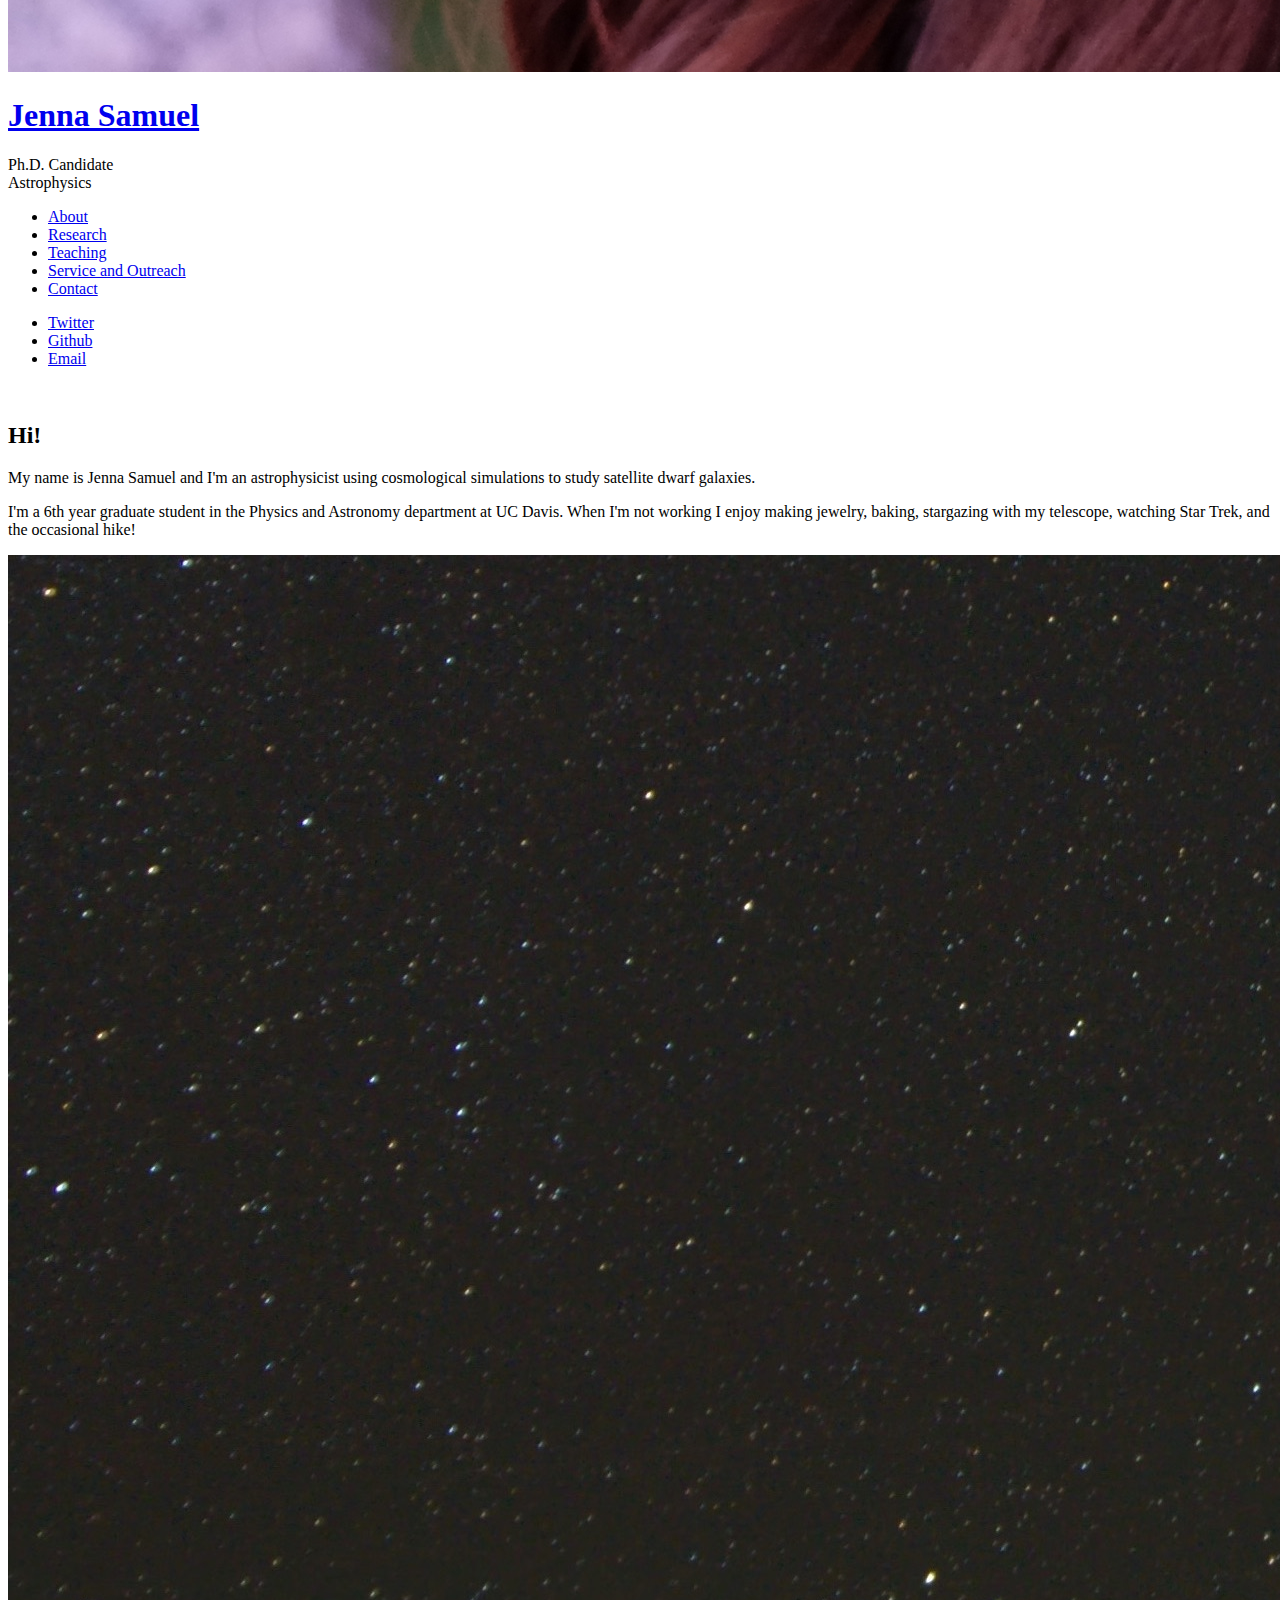
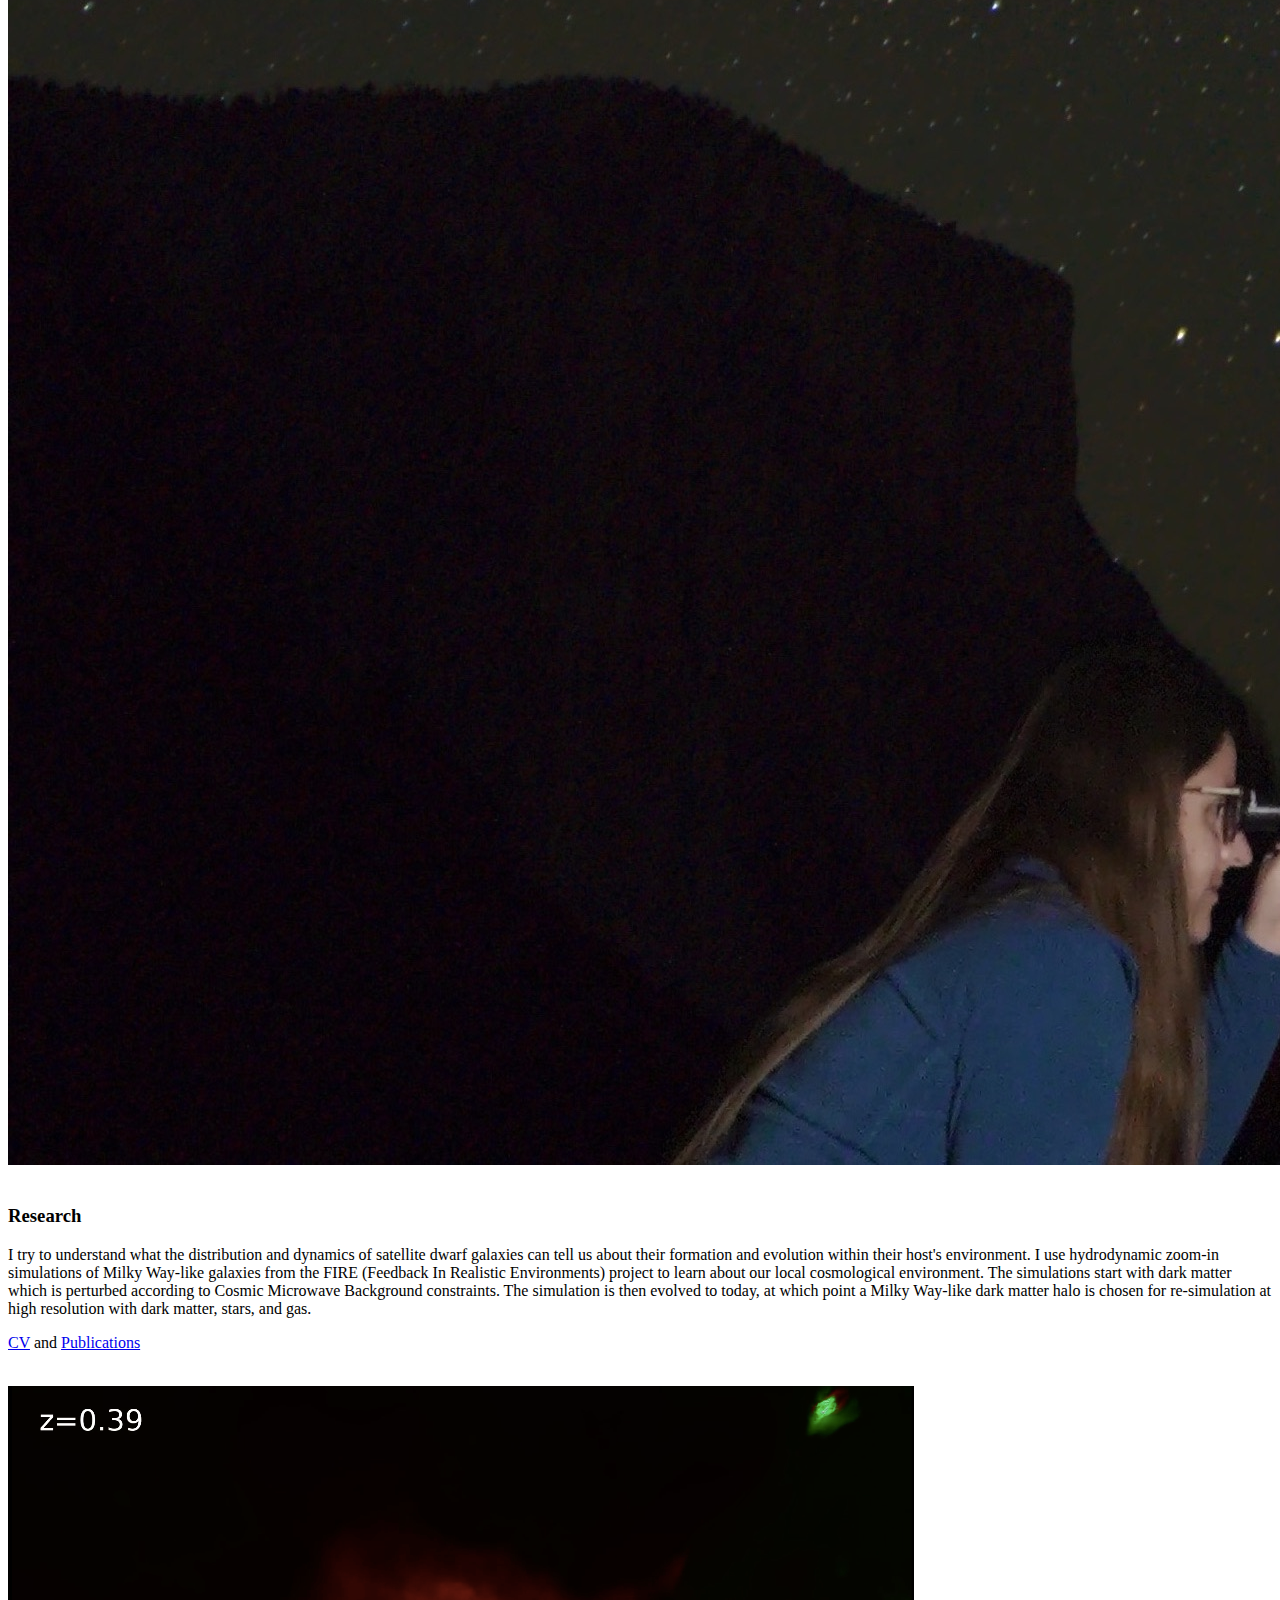
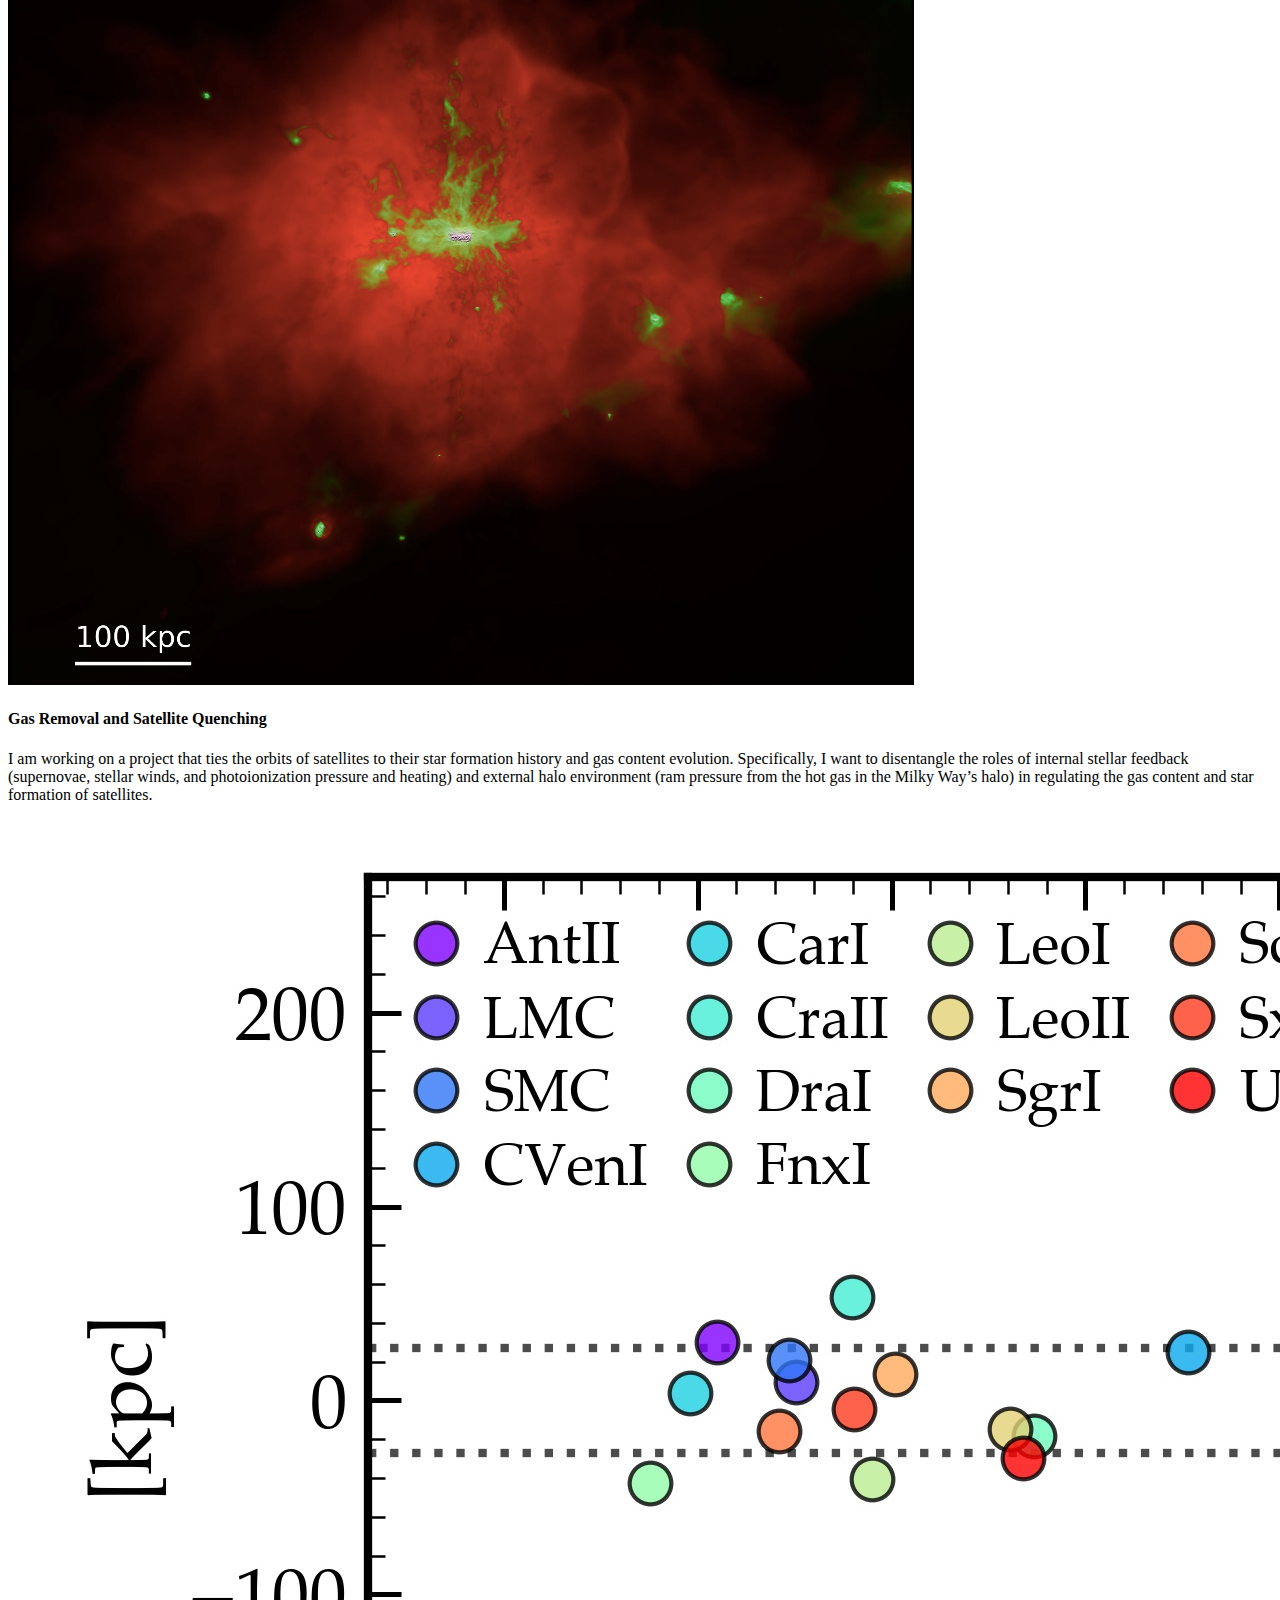
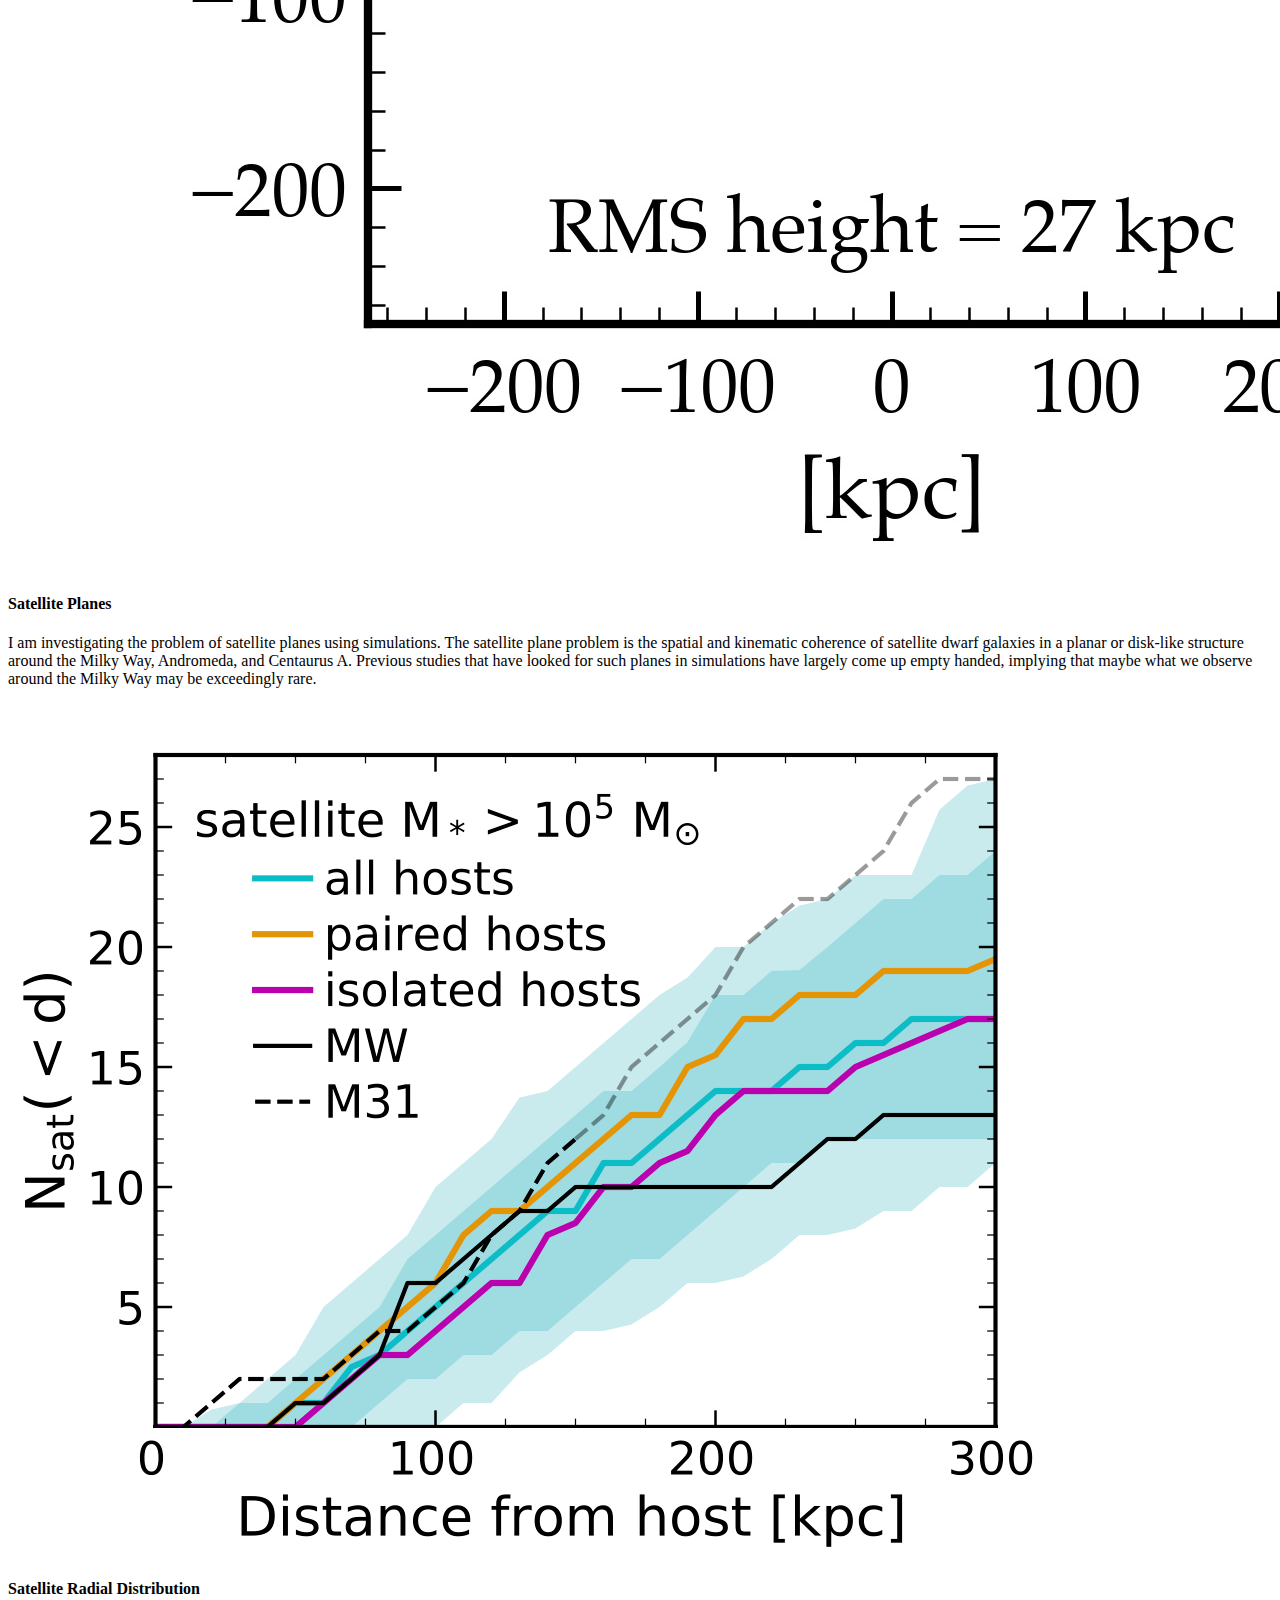
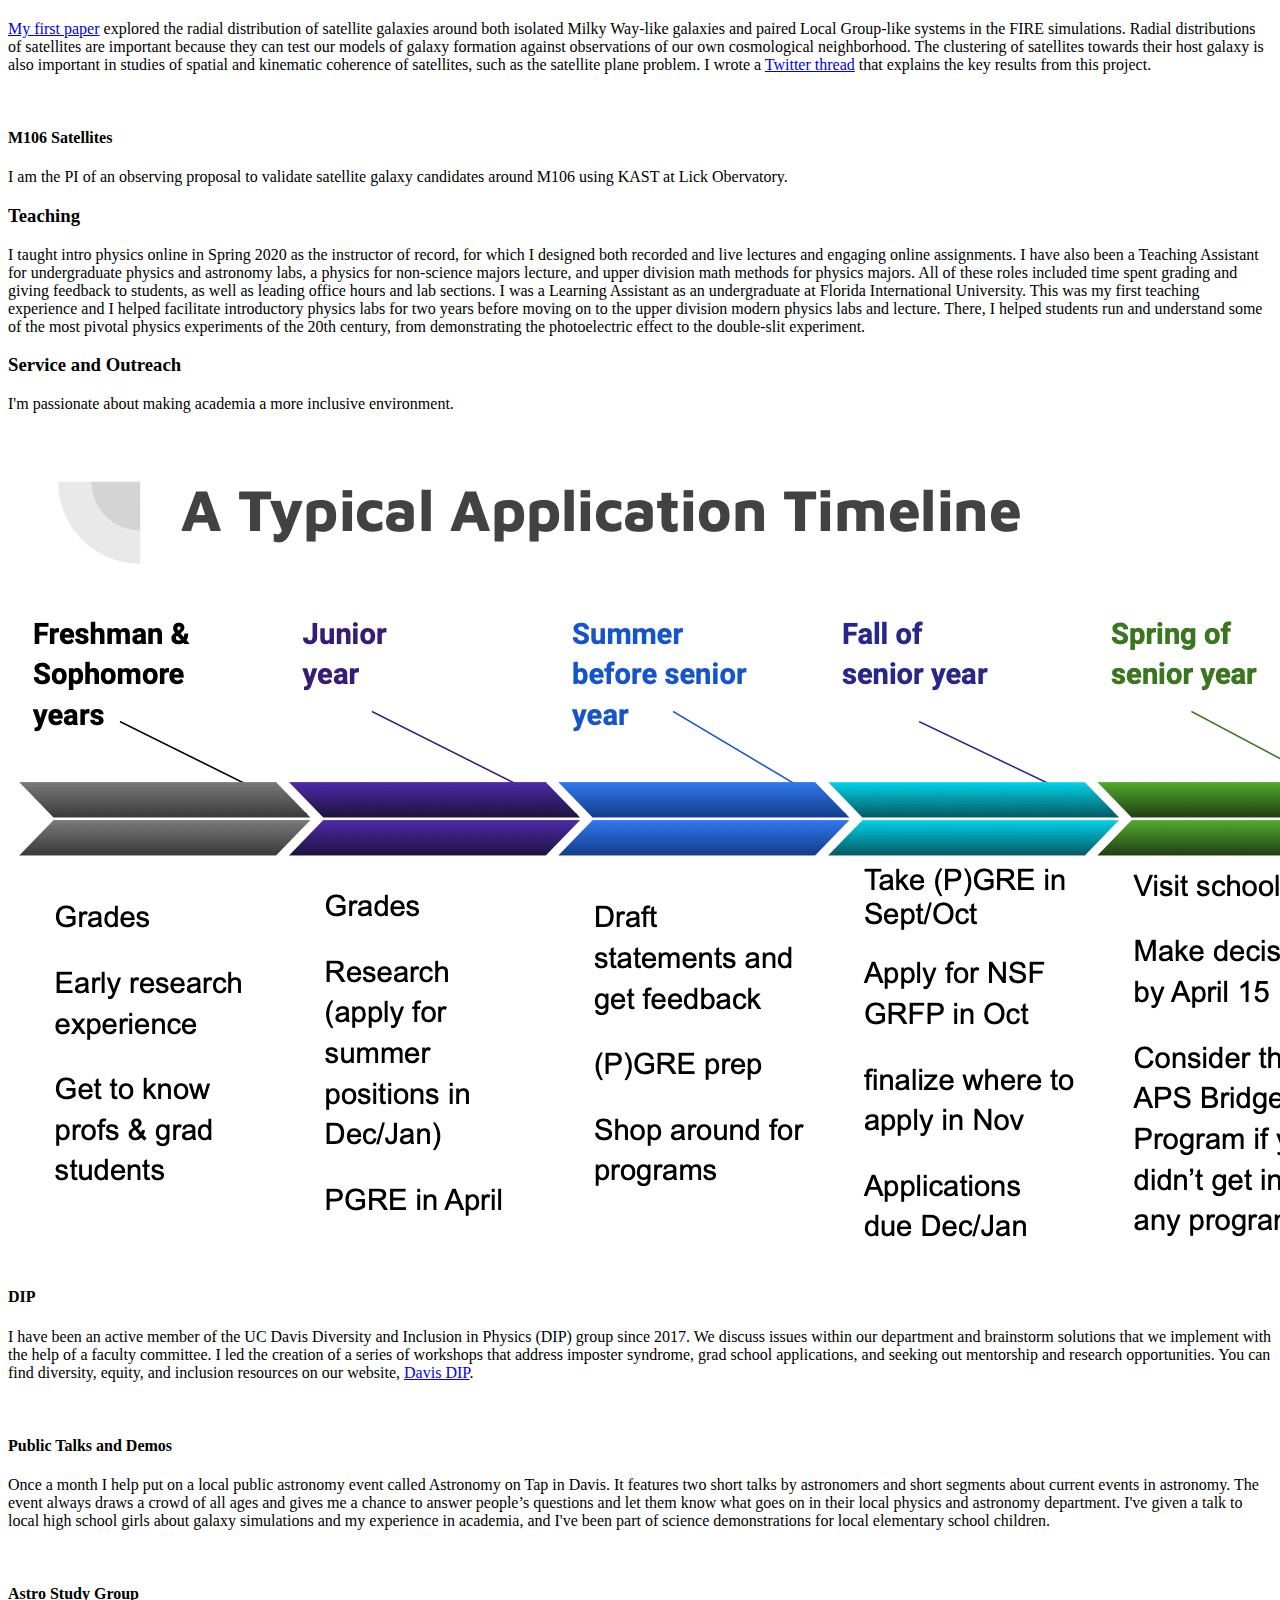
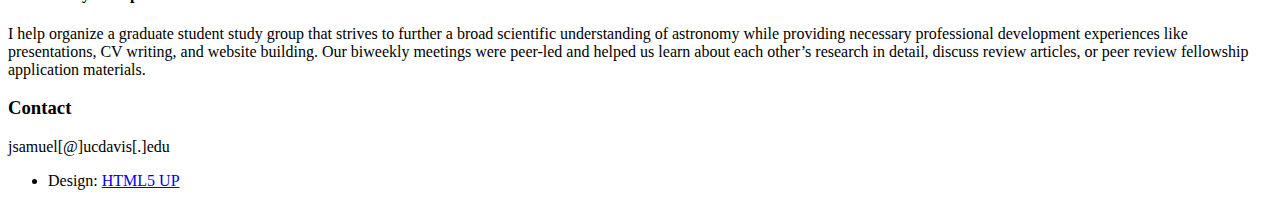
==== commit bf67d0d2: "last add of images" ====
--- a/index.html
+++ b/index.html
@@ -71,13 +71,11 @@
 									<p>I'm a 6th year graduate student in the Physics and Astronomy department at UC Davis.
 										When I'm not working I enjoy making jewelry, baking, stargazing with my telescope,
 										watching Star Trek, and the occasional hike!</p>
-									
 								</div>
 								<div class="features">
 									<article>
 										<a href="#" class="image"><img src="images/telescope_yosemite.jpg" alt="" /></a>
 										<a href="#" class="image"><img src="images/yosemite.JPG" alt="" /></a>
-										
 									</article>
 								</div>
 							</section>
@@ -110,7 +108,7 @@
 											
 										</article>
 										<article>
-											<a href="#" class="image"><img src="images/pic01.jpg" alt="" /></a>
+											<a href="#" class="image"><img src="images/gas_m12i.png" alt="" /></a>
 											<div class="inner">
 												<h4>Gas Removal and Satellite Quenching</h4>
 												<p>I am working on a project that ties the orbits of satellites 
@@ -122,7 +120,7 @@
 											</div>
 										</article>
 										<article>
-											<a href="#" class="image"><img src="images/pic02.jpg" alt="" /></a>
+											<a href="#" class="image"><img src="images/plane_metrics_diagram_3panel.jpg" alt="" /></a>
 											<div class="inner">
 												<h4>Satellite Planes</h4>
 												<p>I am investigating the problem of satellite planes using simulations. 
@@ -134,7 +132,7 @@
 											</div>
 										</article>
 										<article>
-											<a href="#" class="image"><img src="images/radial_profile.png" alt="" /></a>
+											<a href="#" class="image"><img src="images/main_radial_profile.png" alt="" /></a>
 											<div class="inner">
 												<h4>Satellite Radial Distribution</h4>
 												<p><a href="https://arxiv.org/abs/1904.11508">My first paper</a> 
@@ -212,19 +210,6 @@
 										</div>
 									</article>
 									<article>
-										<a href="#" class="image"><img src="images/m31.jpg" alt="" /></a>
-										<div class="inner">
-											<h4>Astro Study Group</h4>
-											<p>I help organize a graduate student study group that strives to 
-												further a broad scientific understanding of astronomy while providing 
-												necessary professional development experiences like presentations, 
-												CV writing, and website building. 
-												Our biweekly meetings were peer-led and helped us learn about 
-												each other’s research in detail, discuss review articles, or peer review
-												fellowship application materials.</p>
-										</div>
-									</article>
-									<article>
 										<a href="#" class="image"><img src="images/aot_apollo.jpg" alt="" /></a>
 										<div class="inner">
 											<h4>Public Talks and Demos</h4>
@@ -236,6 +221,19 @@
 												local physics and astronomy department. I've given a talk to local high
 												school girls about galaxy simulations and my experience in academia, and I've
 												been part of science demonstrations for local elementary school children.</p>
+										</div>
+									</article>
+									<article>
+										<a href="#" class="image"><img src="images/m31.jpg" alt="" /></a>
+										<div class="inner">
+											<h4>Astro Study Group</h4>
+											<p>I help organize a graduate student study group that strives to 
+												further a broad scientific understanding of astronomy while providing 
+												necessary professional development experiences like presentations, 
+												CV writing, and website building. 
+												Our biweekly meetings were peer-led and helped us learn about 
+												each other’s research in detail, discuss review articles, or peer review
+												fellowship application materials.</p>
 										</div>
 									</article>
 								</div>
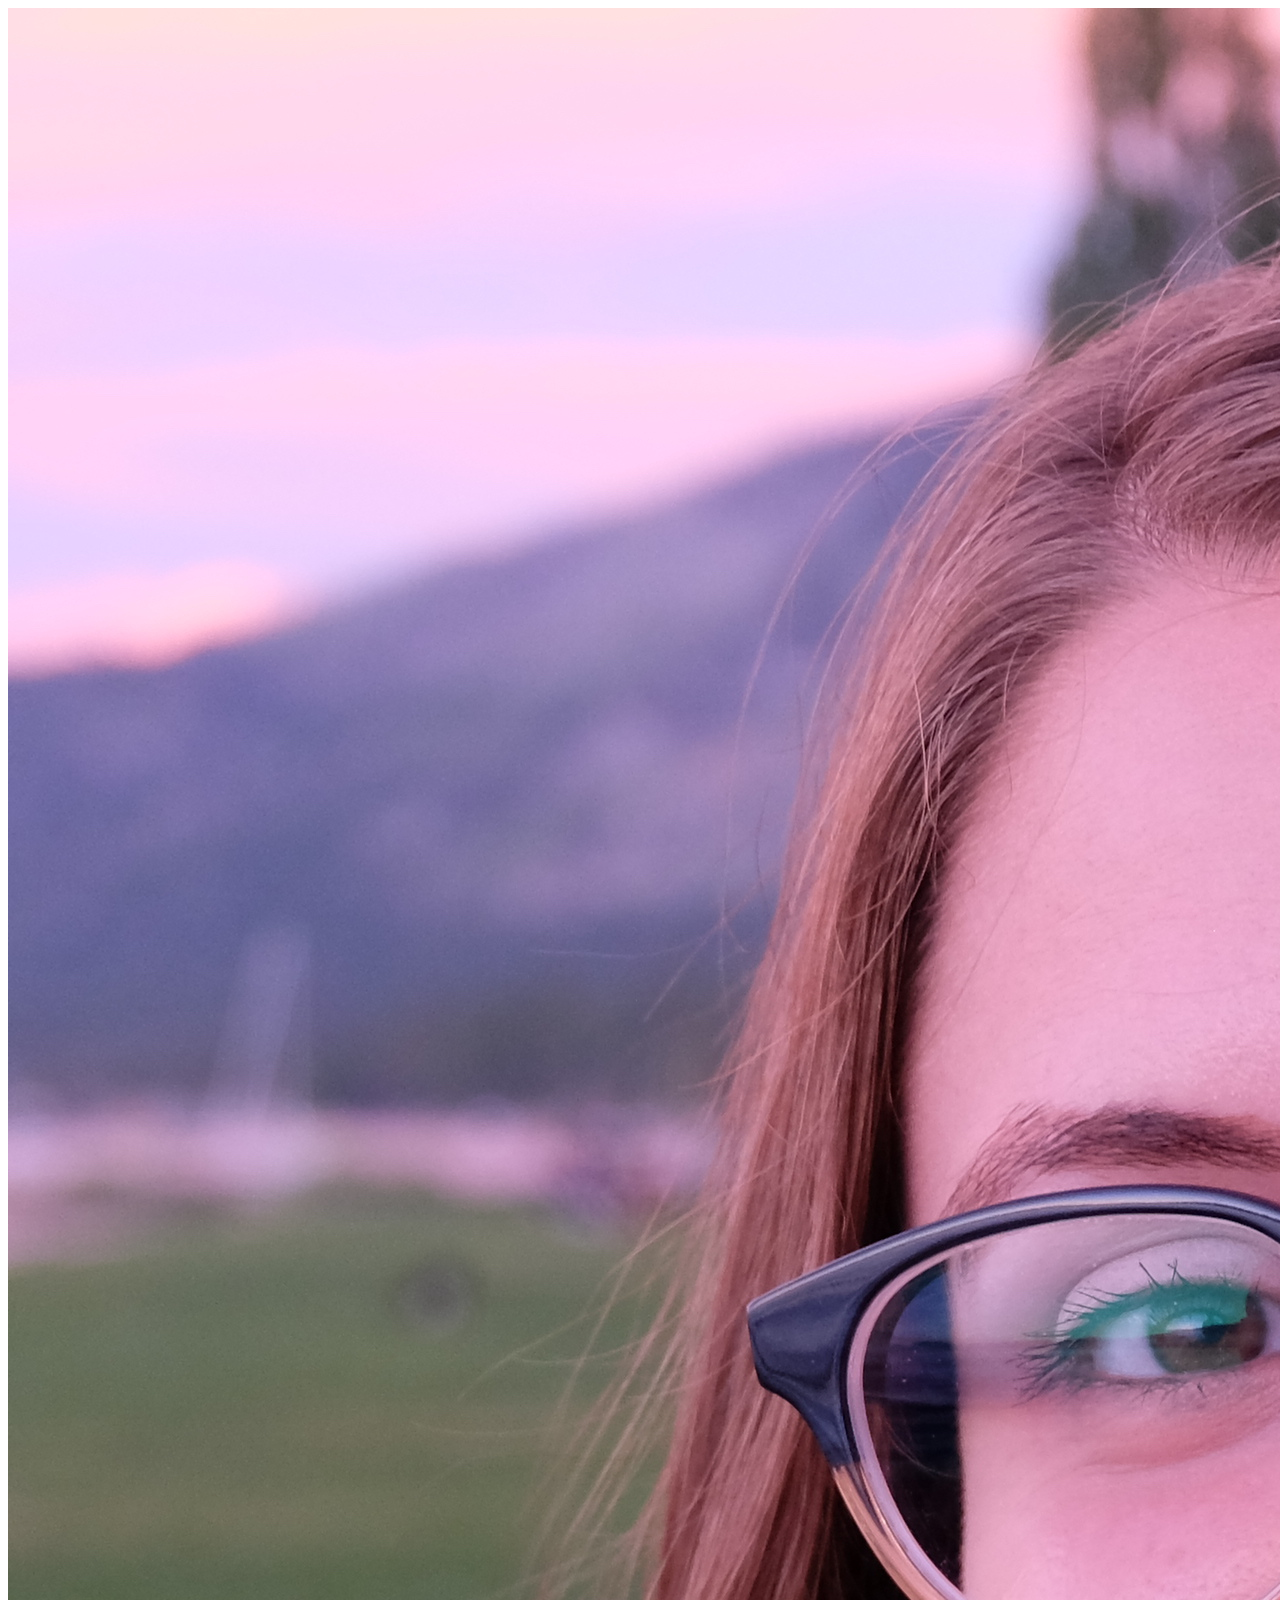
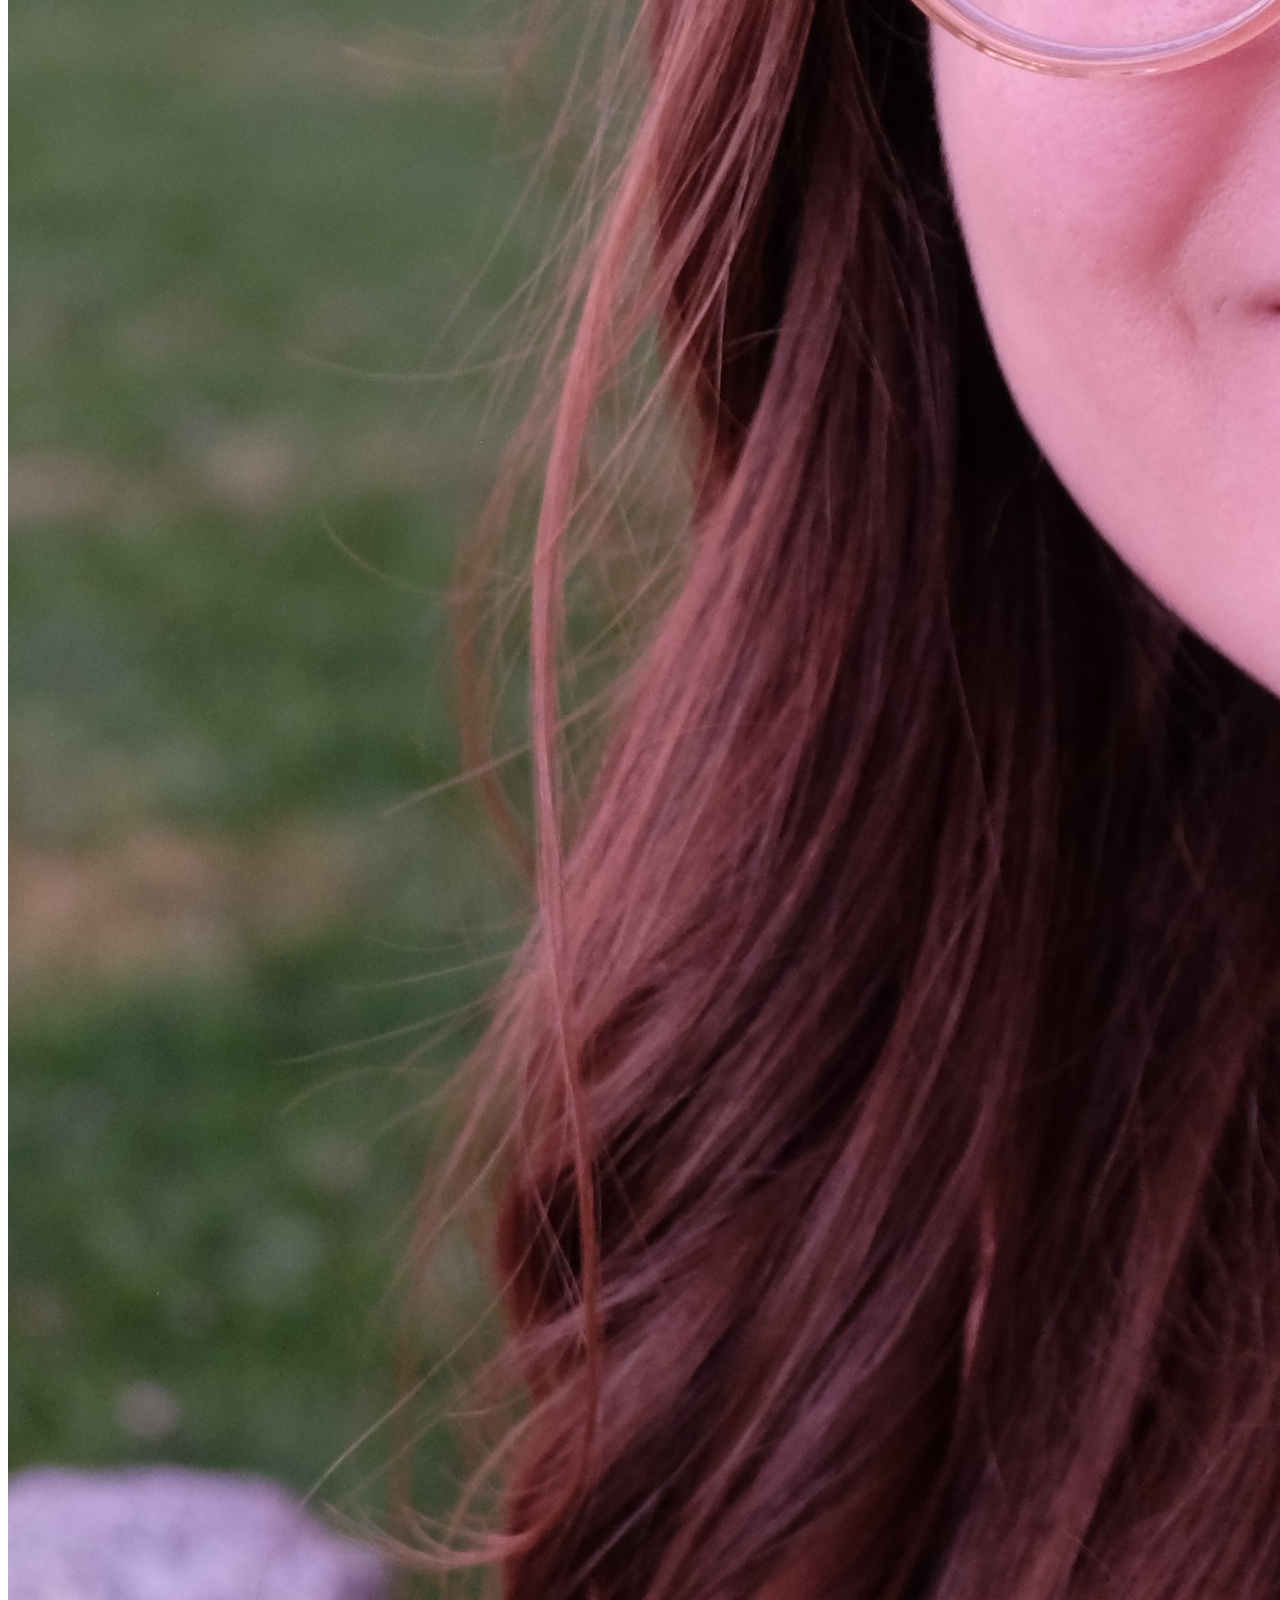
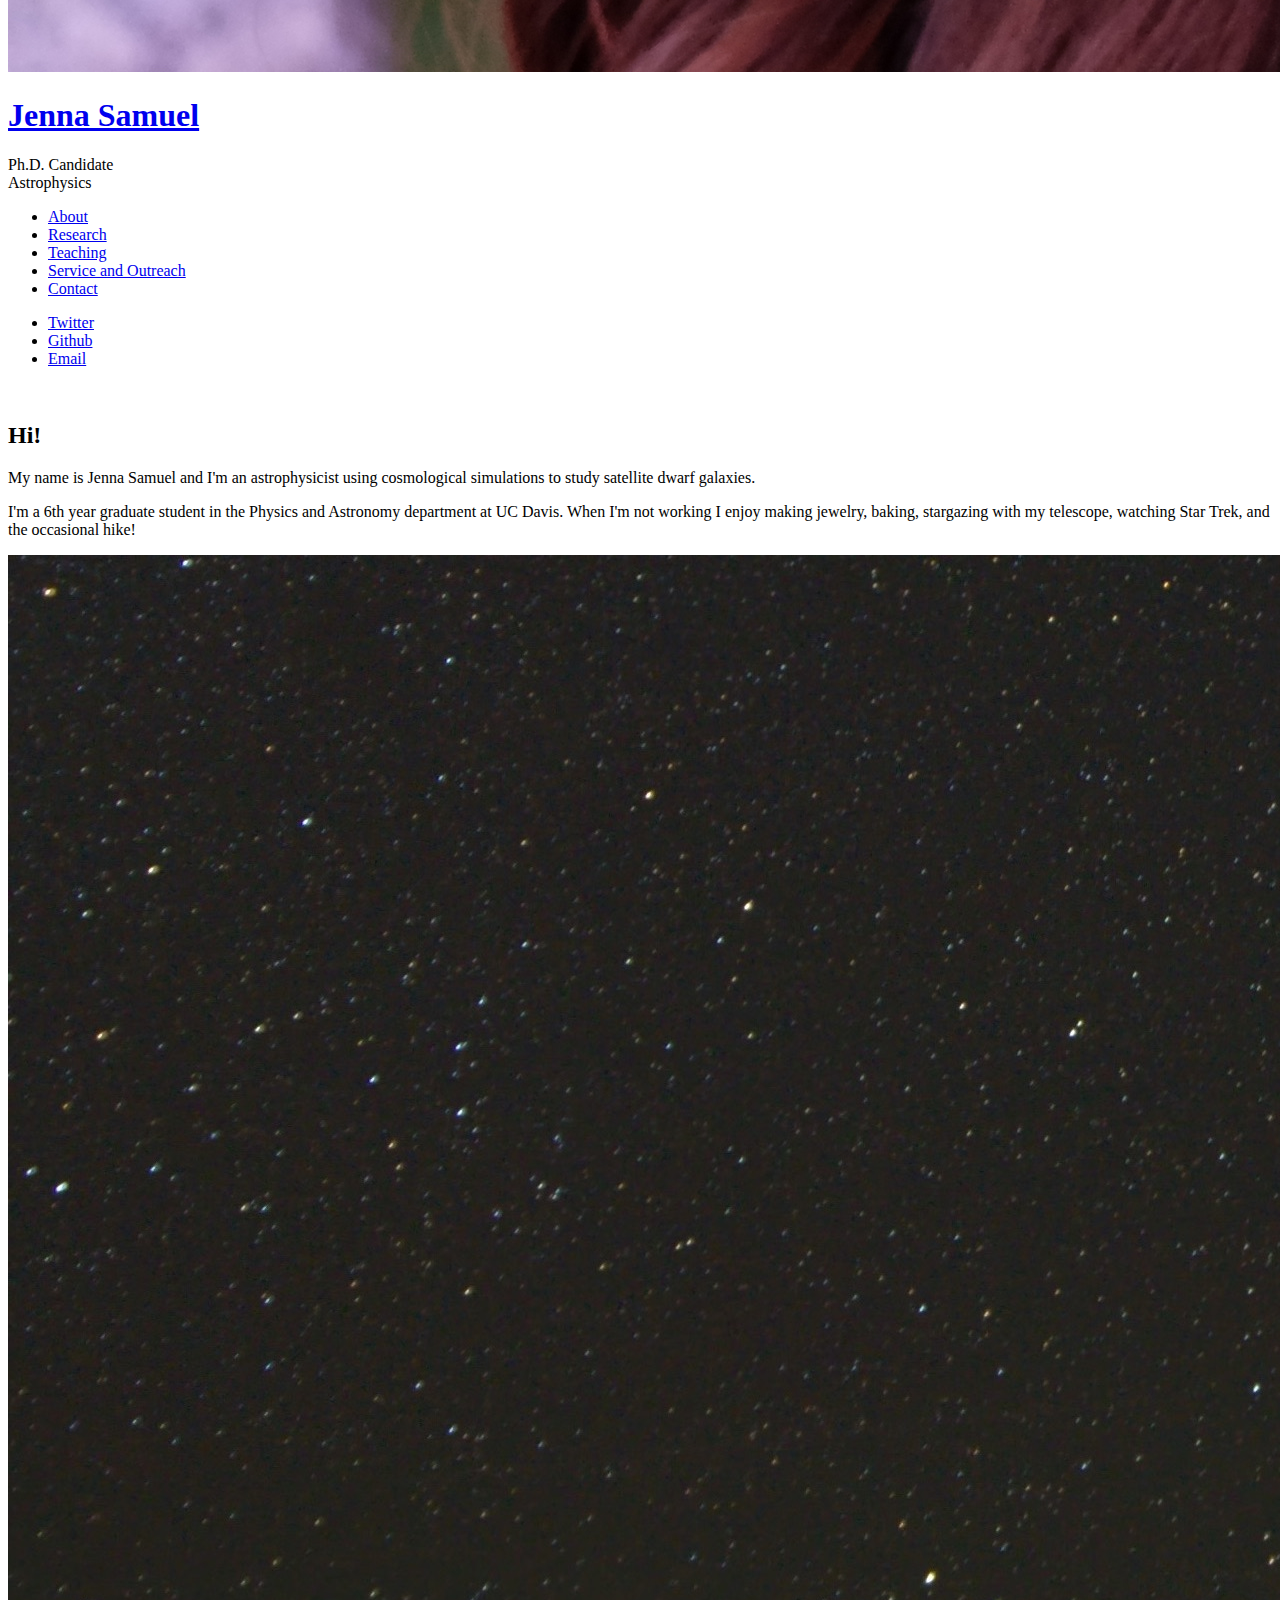
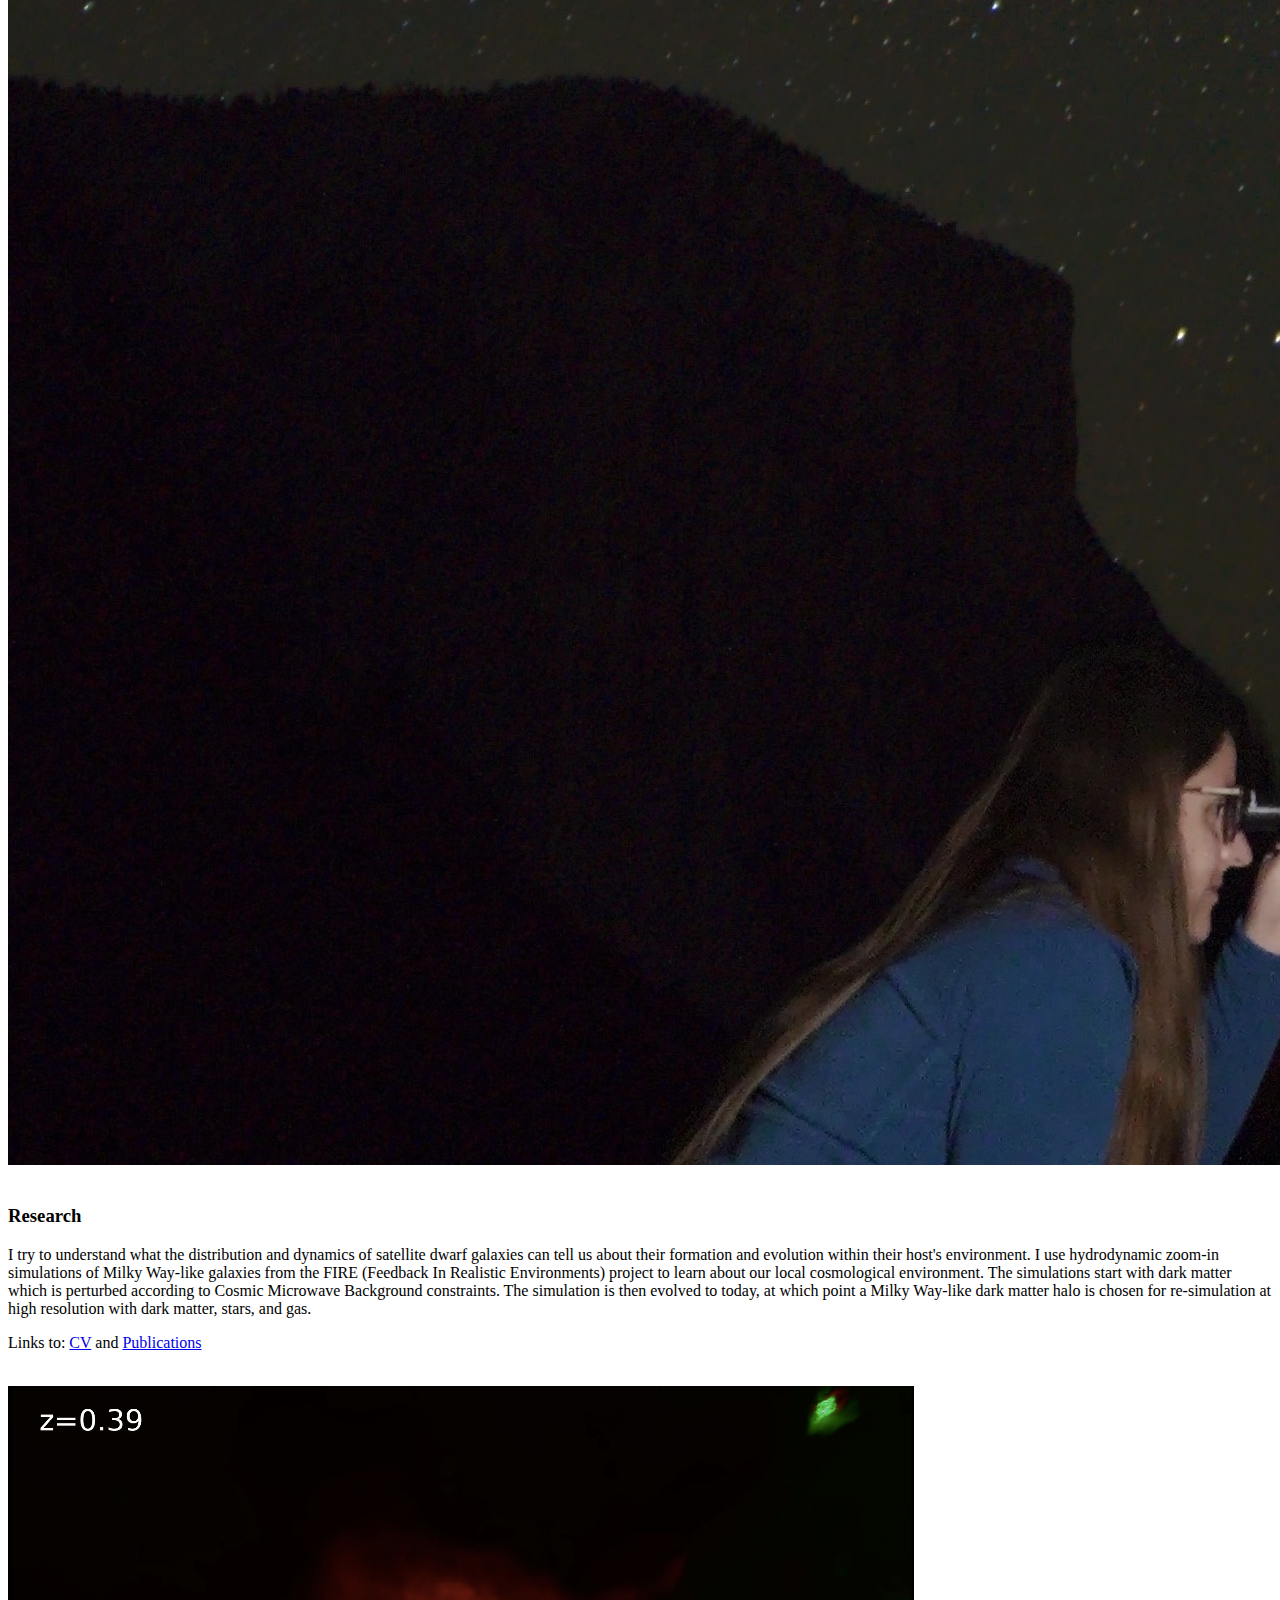
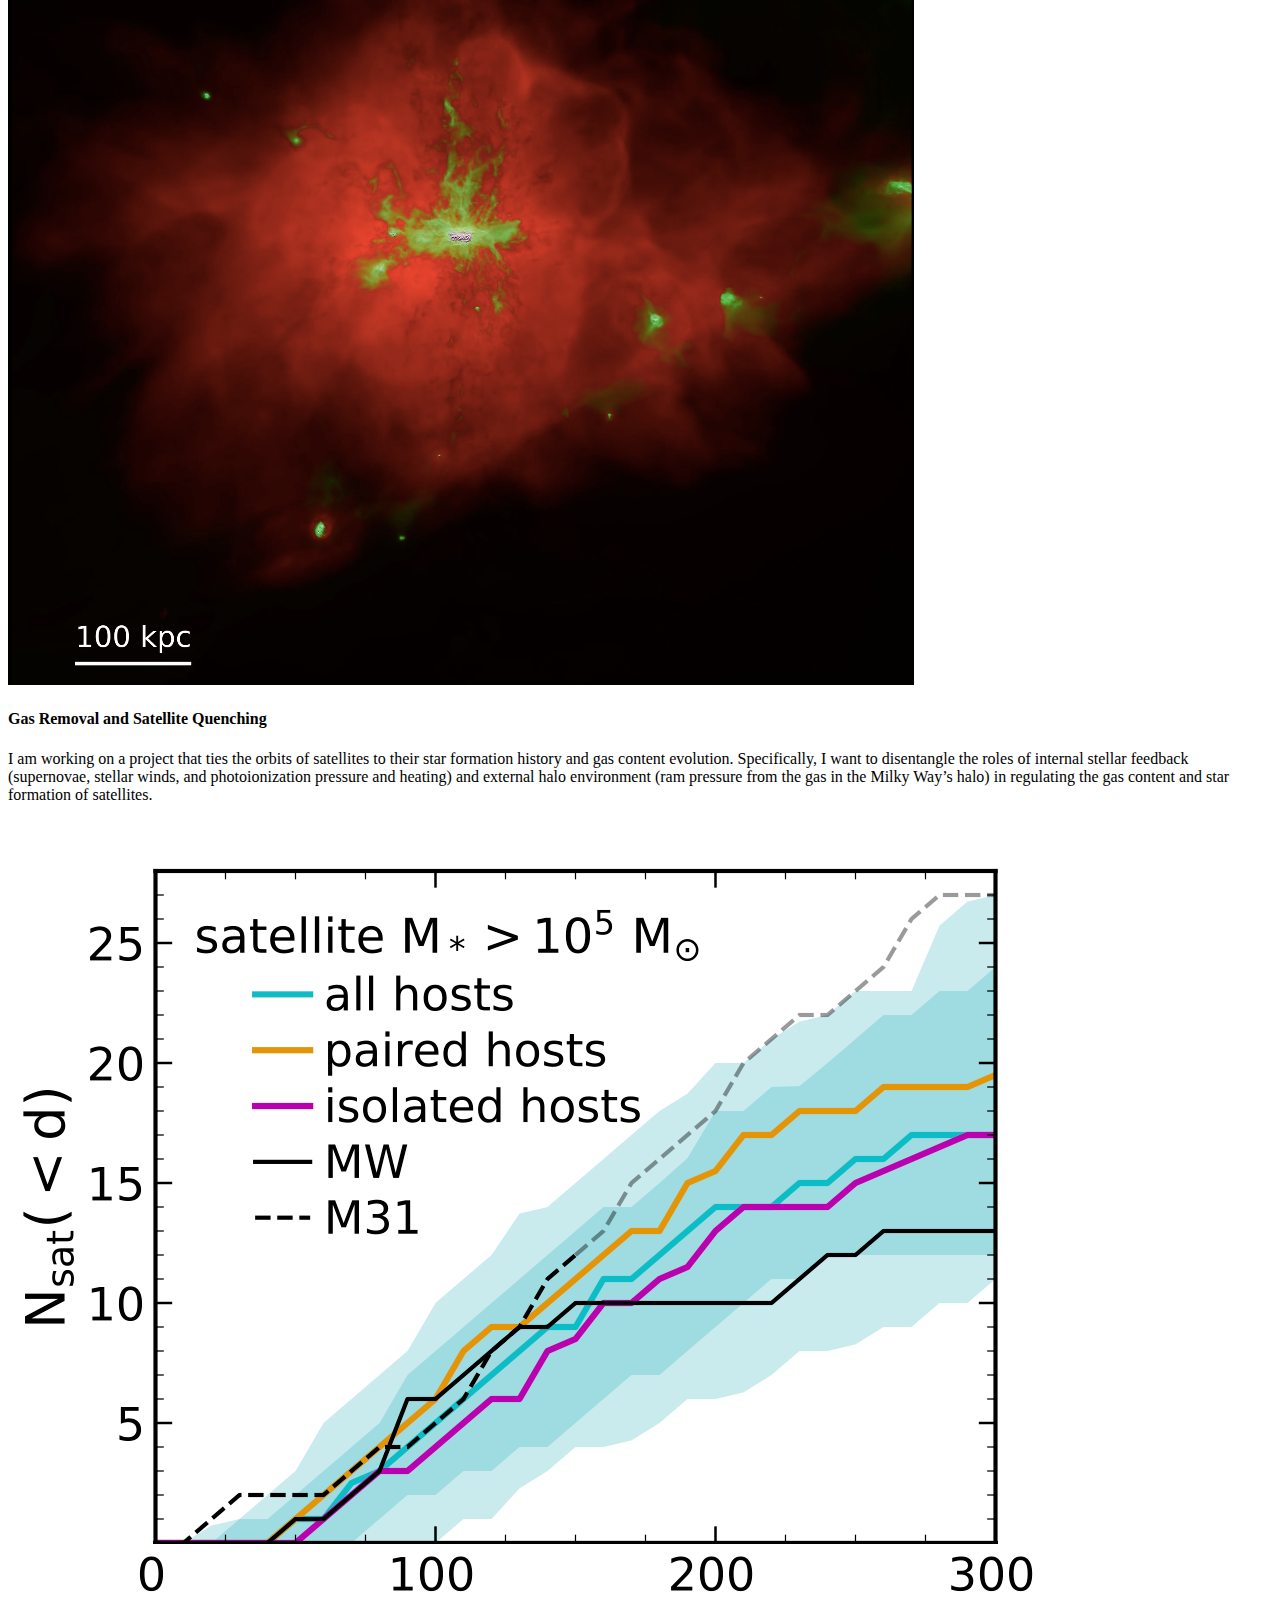
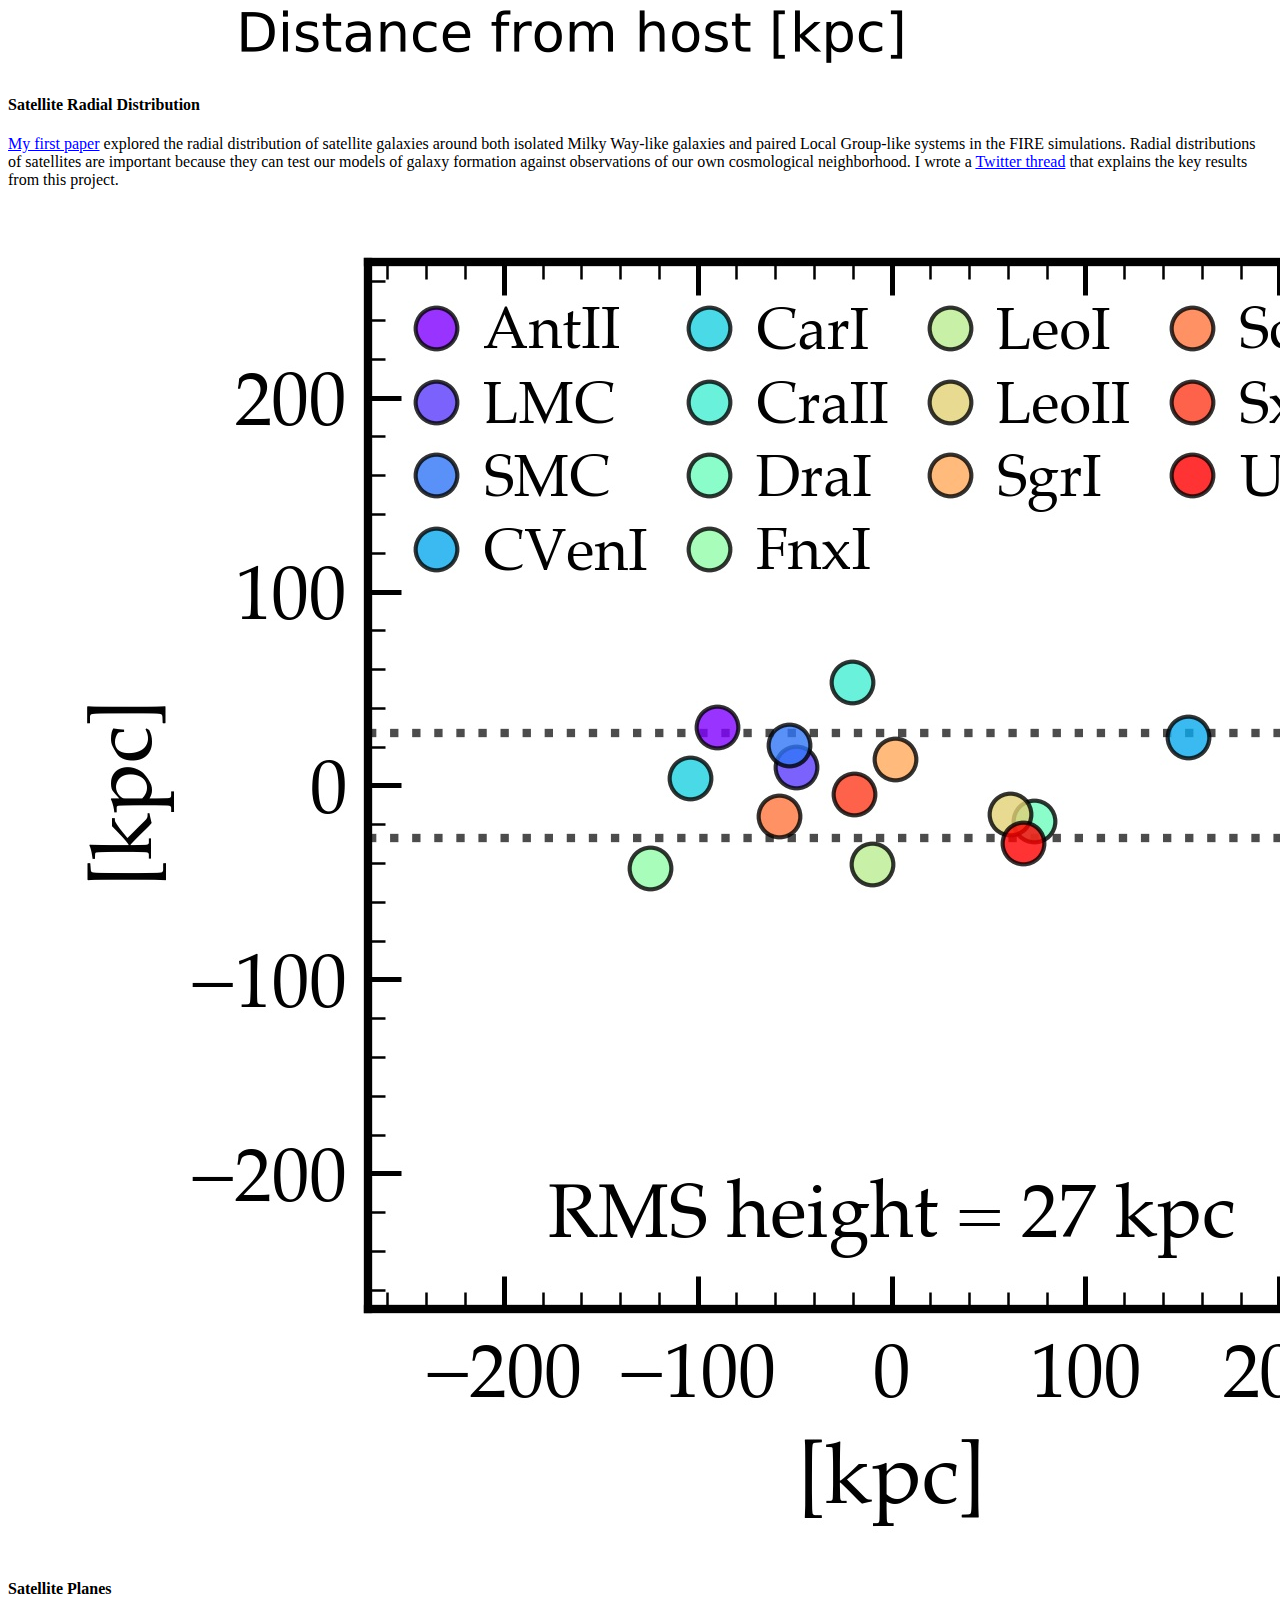
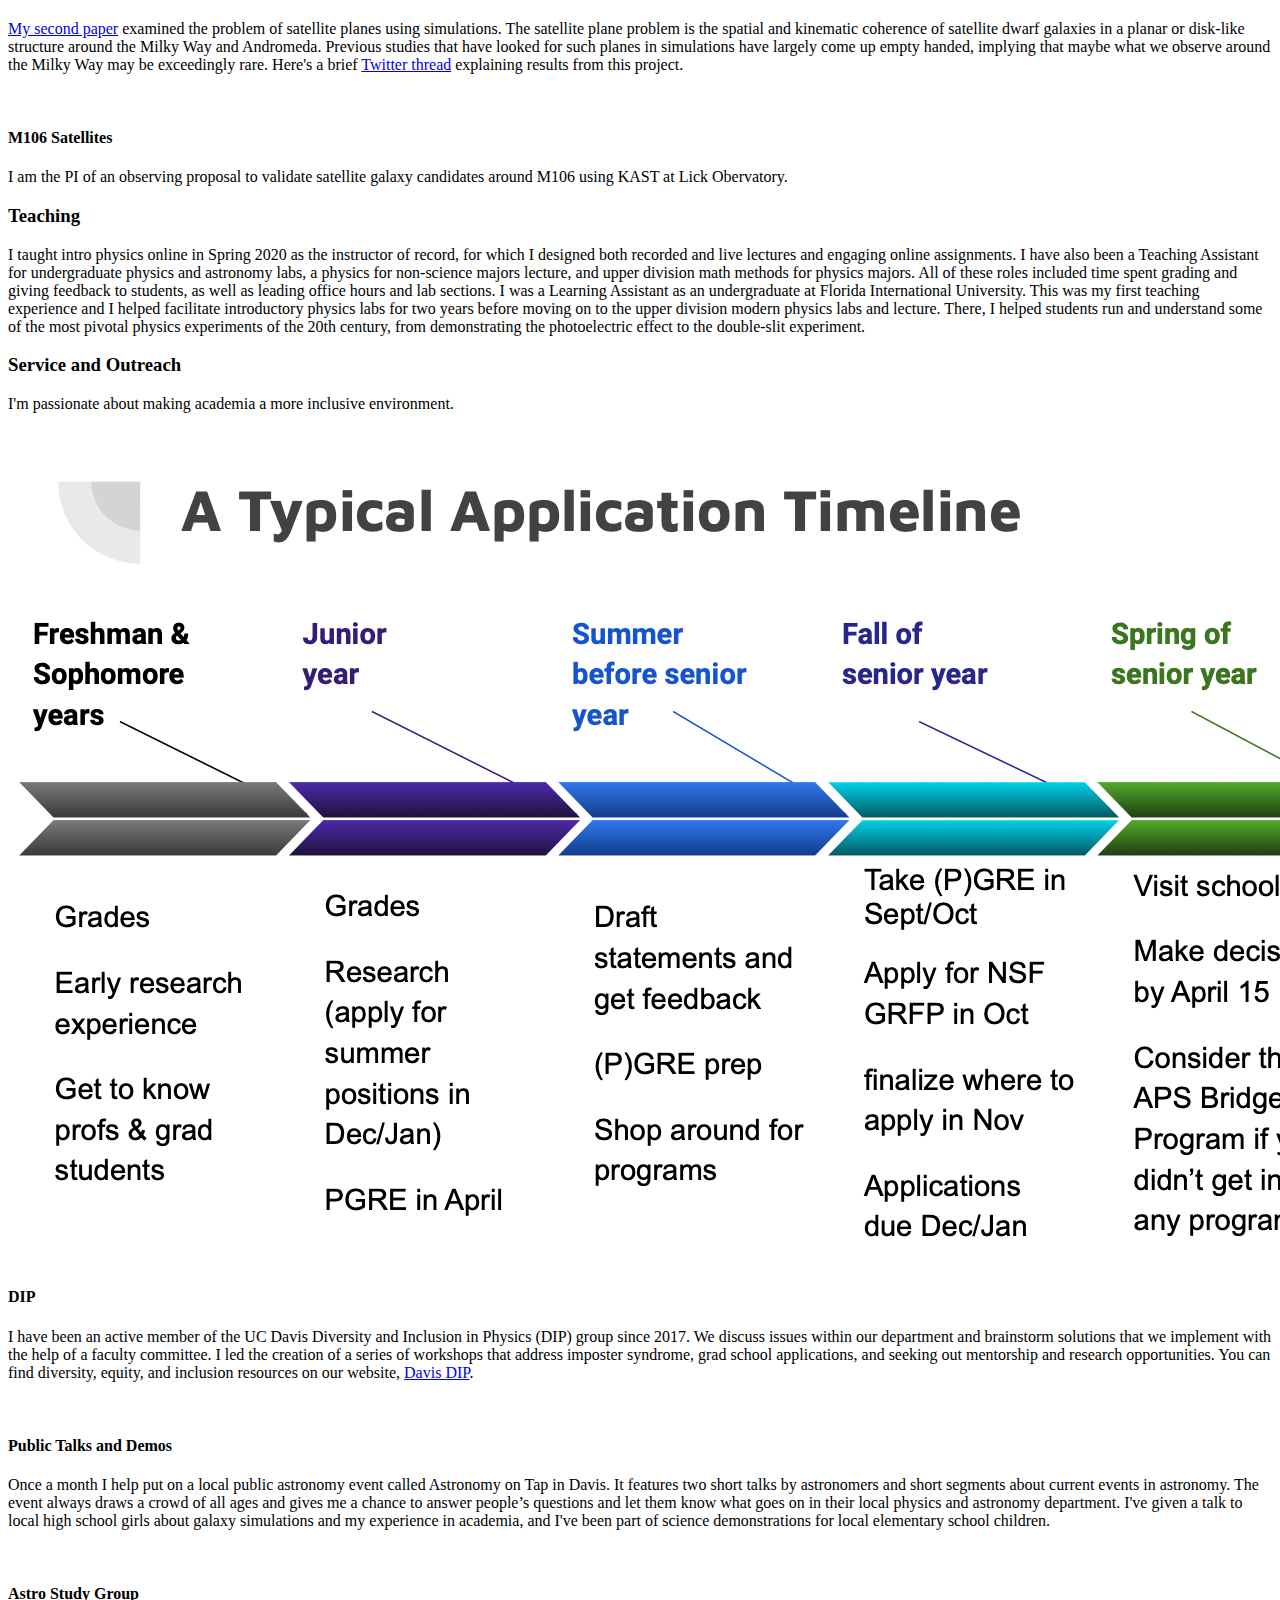
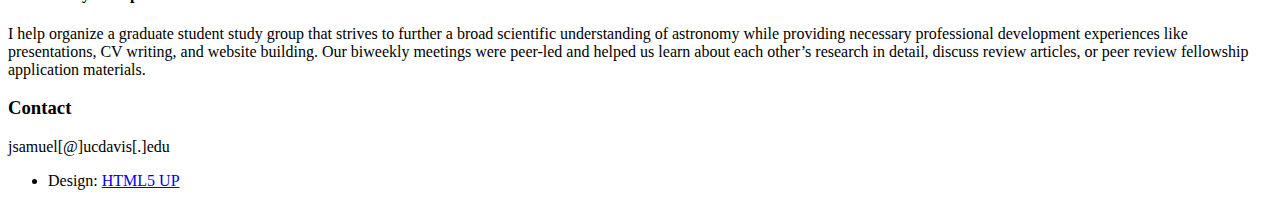
==== commit 13127519: "plane paper update and links" ====
--- a/index.html
+++ b/index.html
@@ -42,12 +42,12 @@
 				</nav>
 				<footer>
 					<ul class="icons">
-						<li><a href="#" class="icon brands fa-twitter"><span class="label">Twitter</span></a></li>
+						<li><a href="https://twitter.com/astro_jenna" class="icon brands fa-twitter"><span class="label">Twitter</span></a></li>
 						<!--<li><a href="#" class="icon brands fa-facebook-f"><span class="label">Facebook</span></a></li>
 						<li><a href="#" class="icon brands fa-instagram"><span class="label">Instagram</span></a></li>
 						-->
-						<li><a href="#" class="icon brands fa-github"><span class="label">Github</span></a></li>
-						<li><a href="#" class="icon solid fa-envelope"><span class="label">Email</span></a></li>
+						<li><a href="https://github.com/jsamu" class="icon brands fa-github"><span class="label">Github</span></a></li>
+						<li><a href="mailto:jsamuel@ucdavis.edu" class="icon solid fa-envelope"><span class="label">Email</span></a></li>
 					</ul>
 				</footer>
 			</section>
@@ -98,12 +98,12 @@
 										a Milky Way-like dark matter halo is chosen for re-simulation at 
 										high resolution with dark matter, stars, and gas. </p>
 
-									<p><a href="jsamuel_CV.pdf">CV</a> and 
+									<p>Links to: <a href="JennaSamuelCV.pdf">CV</a> and 
 										<a href="https://ui.adsabs.harvard.edu/search/filter_database_fq_database=AND&filter_database_fq_database=database%3A%22astronomy%22&fq=%7B!type%3Daqp%20v%3D%24fq_database%7D&fq_database=(database%3A%22astronomy%22)&q=%20author%3A%22samuel%2C%20jenna%22%20year%3A2015-&sort=date%20desc%2C%20bibcode%20desc&p_=0">Publications</a></p>
 									
 									<div class="features">
 										<article>
-											<a href="#" class="image"><img src="images/kh_instability_med.png" alt="" /></a>
+											<a href="images/kh_instability_med.png" class="image"><img src="images/kh_instability_med.png" alt="" /></a>
 											<a href="#" class="image"><img src="images/m12_elvis_romeo_hr_faceon_med.png" alt="" /></a>
 											
 										</article>
@@ -115,20 +115,8 @@
 													to their star formation history and gas content evolution. Specifically, I want to 
 													disentangle the roles of internal stellar feedback (supernovae, stellar winds, and 
 													photoionization pressure and heating) and external halo environment (ram pressure 
-													from the hot gas in the Milky Way’s halo) in regulating the gas 
+													from the gas in the Milky Way’s halo) in regulating the gas 
 													content and star formation of satellites.</p>
-											</div>
-										</article>
-										<article>
-											<a href="#" class="image"><img src="images/plane_metrics_diagram_3panel.jpg" alt="" /></a>
-											<div class="inner">
-												<h4>Satellite Planes</h4>
-												<p>I am investigating the problem of satellite planes using simulations. 
-													The satellite plane problem is the spatial and kinematic coherence of satellite dwarf
-													galaxies in a planar or disk-like structure around the Milky Way, Andromeda, and Centaurus A. 
-													Previous studies that have looked for such planes in simulations have largely come 
-													up empty handed, implying that maybe what we observe around the Milky Way may be 
-													exceedingly rare.</p>
 											</div>
 										</article>
 										<article>
@@ -140,10 +128,21 @@
 													Milky Way-like galaxies and paired Local Group-like systems in the FIRE 
 													simulations. Radial distributions of satellites are important because they can test our 
 													models of galaxy formation against observations of our own cosmological neighborhood. 
-													The clustering of satellites towards their host galaxy is also important in studies 
-													of spatial and kinematic coherence of satellites, such as the satellite plane problem.
 													I wrote a <a href="https://twitter.com/astro_jenna/status/1122900978942926848">Twitter thread</a> that explains 
 													the key results from this project.</p>
+											</div>
+										</article>
+										<article>
+											<a href="#" class="image"><img src="images/plane_metrics_diagram_3panel.jpg" alt="" /></a>
+											<div class="inner">
+												<h4>Satellite Planes</h4>
+												<p><a href="https://arxiv.org/abs/2010.08571">My second paper</a> examined the problem of satellite planes using simulations. 
+													The satellite plane problem is the spatial and kinematic coherence of satellite dwarf
+													galaxies in a planar or disk-like structure around the Milky Way and Andromeda. 
+													Previous studies that have looked for such planes in simulations have largely come 
+													up empty handed, implying that maybe what we observe around the Milky Way may be 
+													exceedingly rare. Here's a brief <a href="https://twitter.com/astro_jenna/status/1318609837828177920">Twitter thread</a> explaining
+													results from this project.</p>
 											</div>
 										</article>
 										<article>
@@ -624,4 +623,4 @@
 			<script src="assets/js/main.js"></script>
 
 	</body>
-</html>+</html>
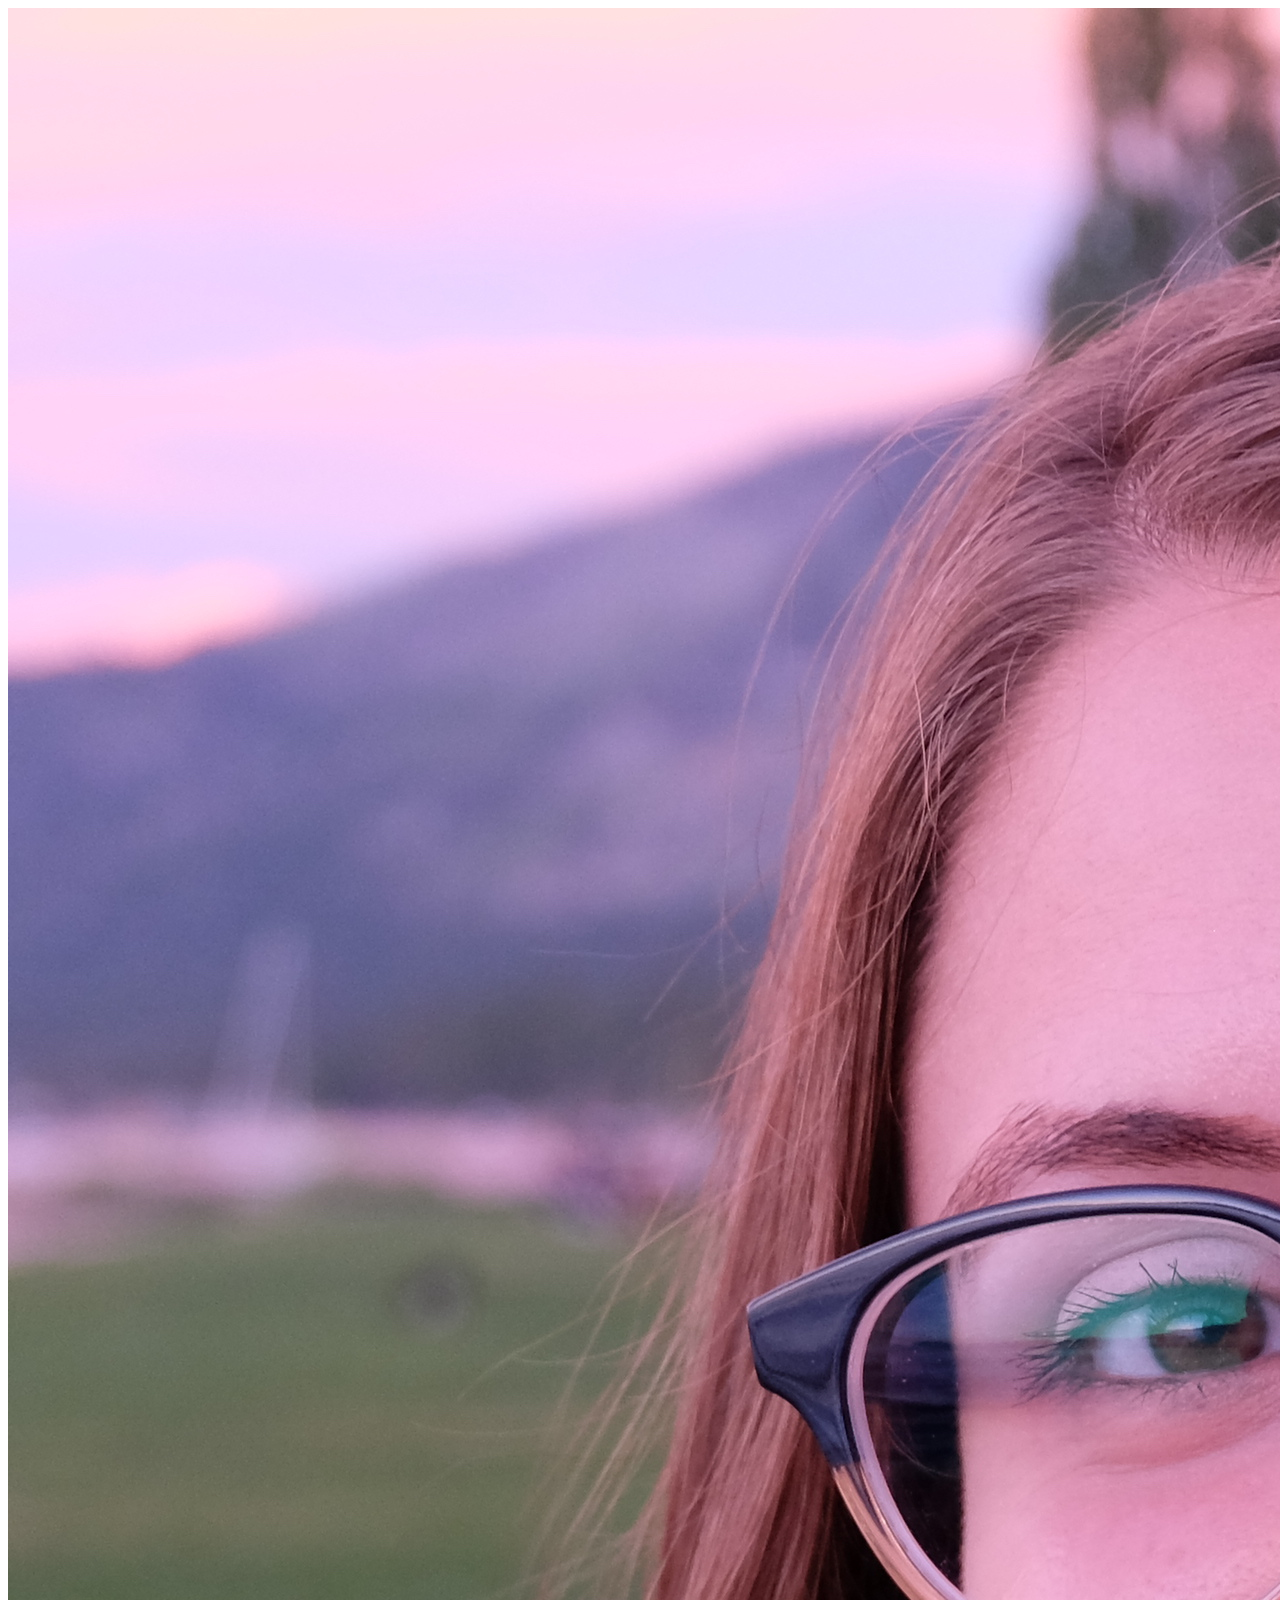
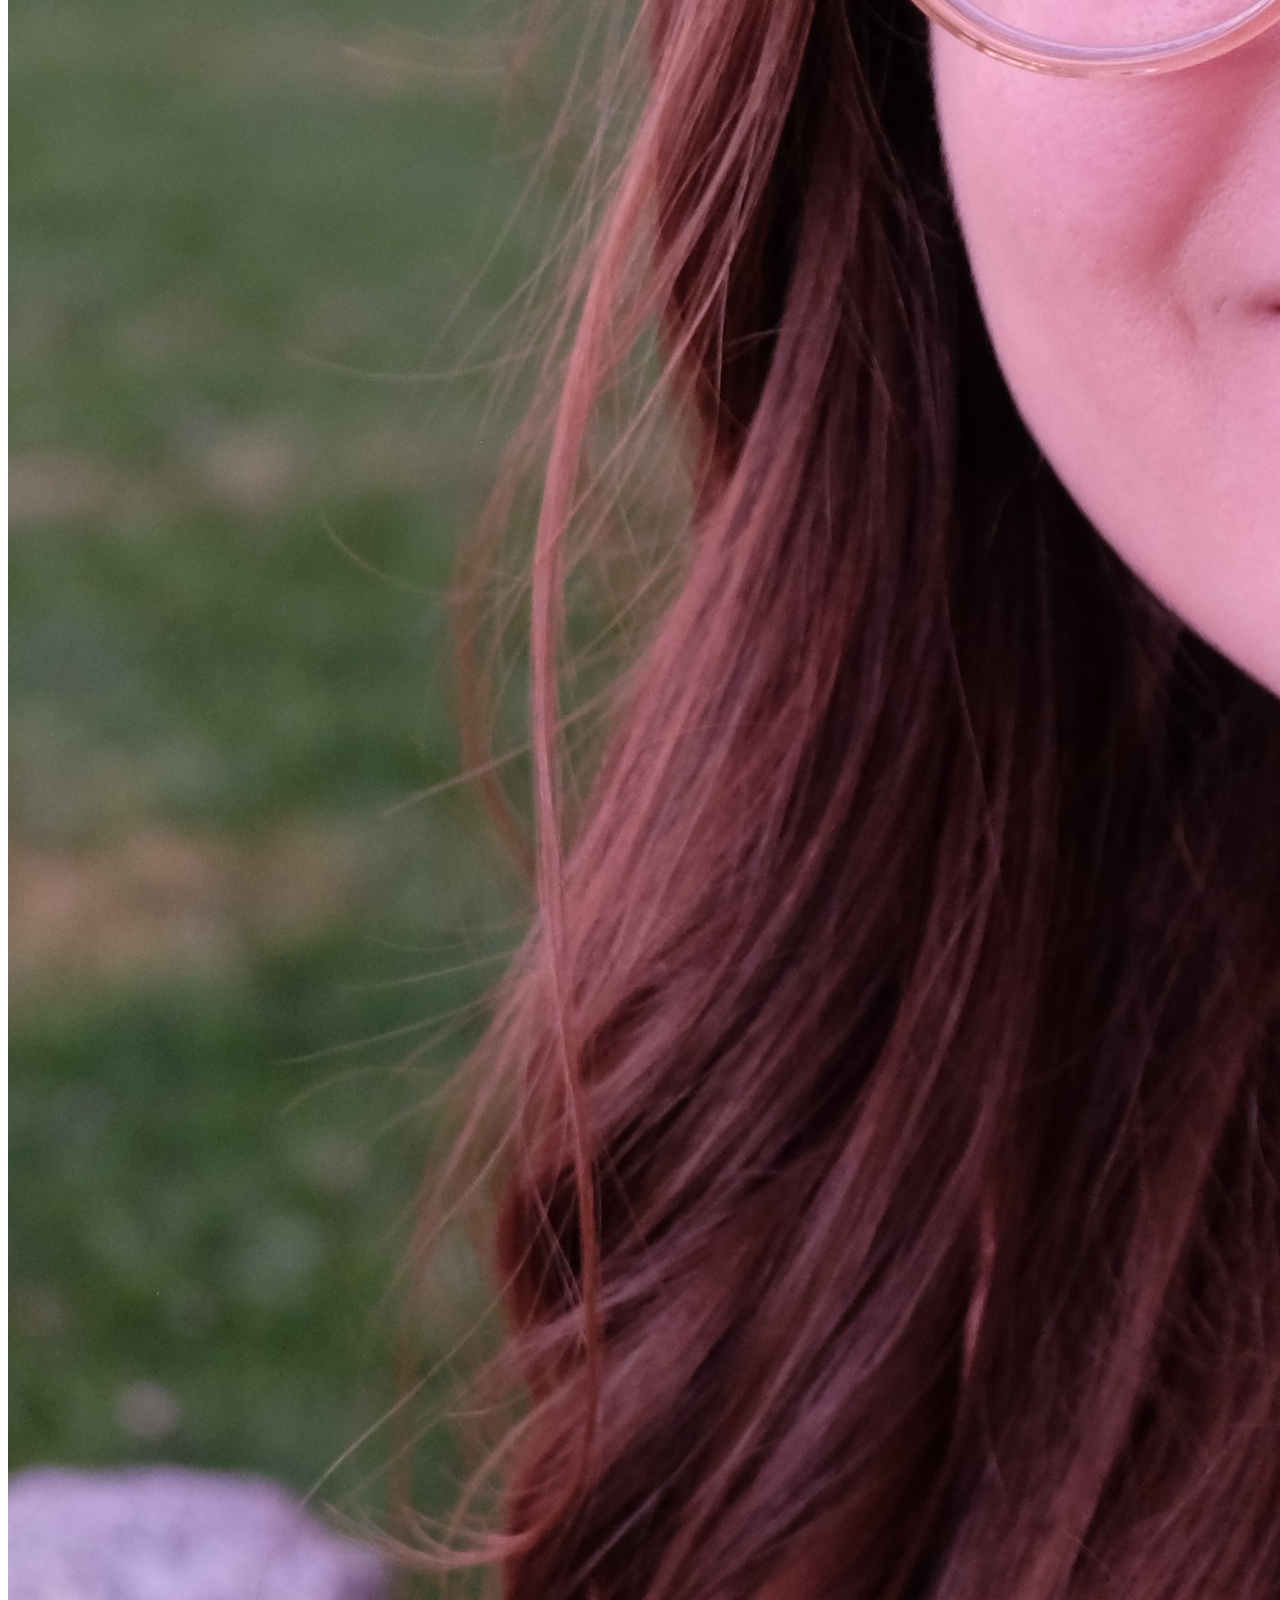
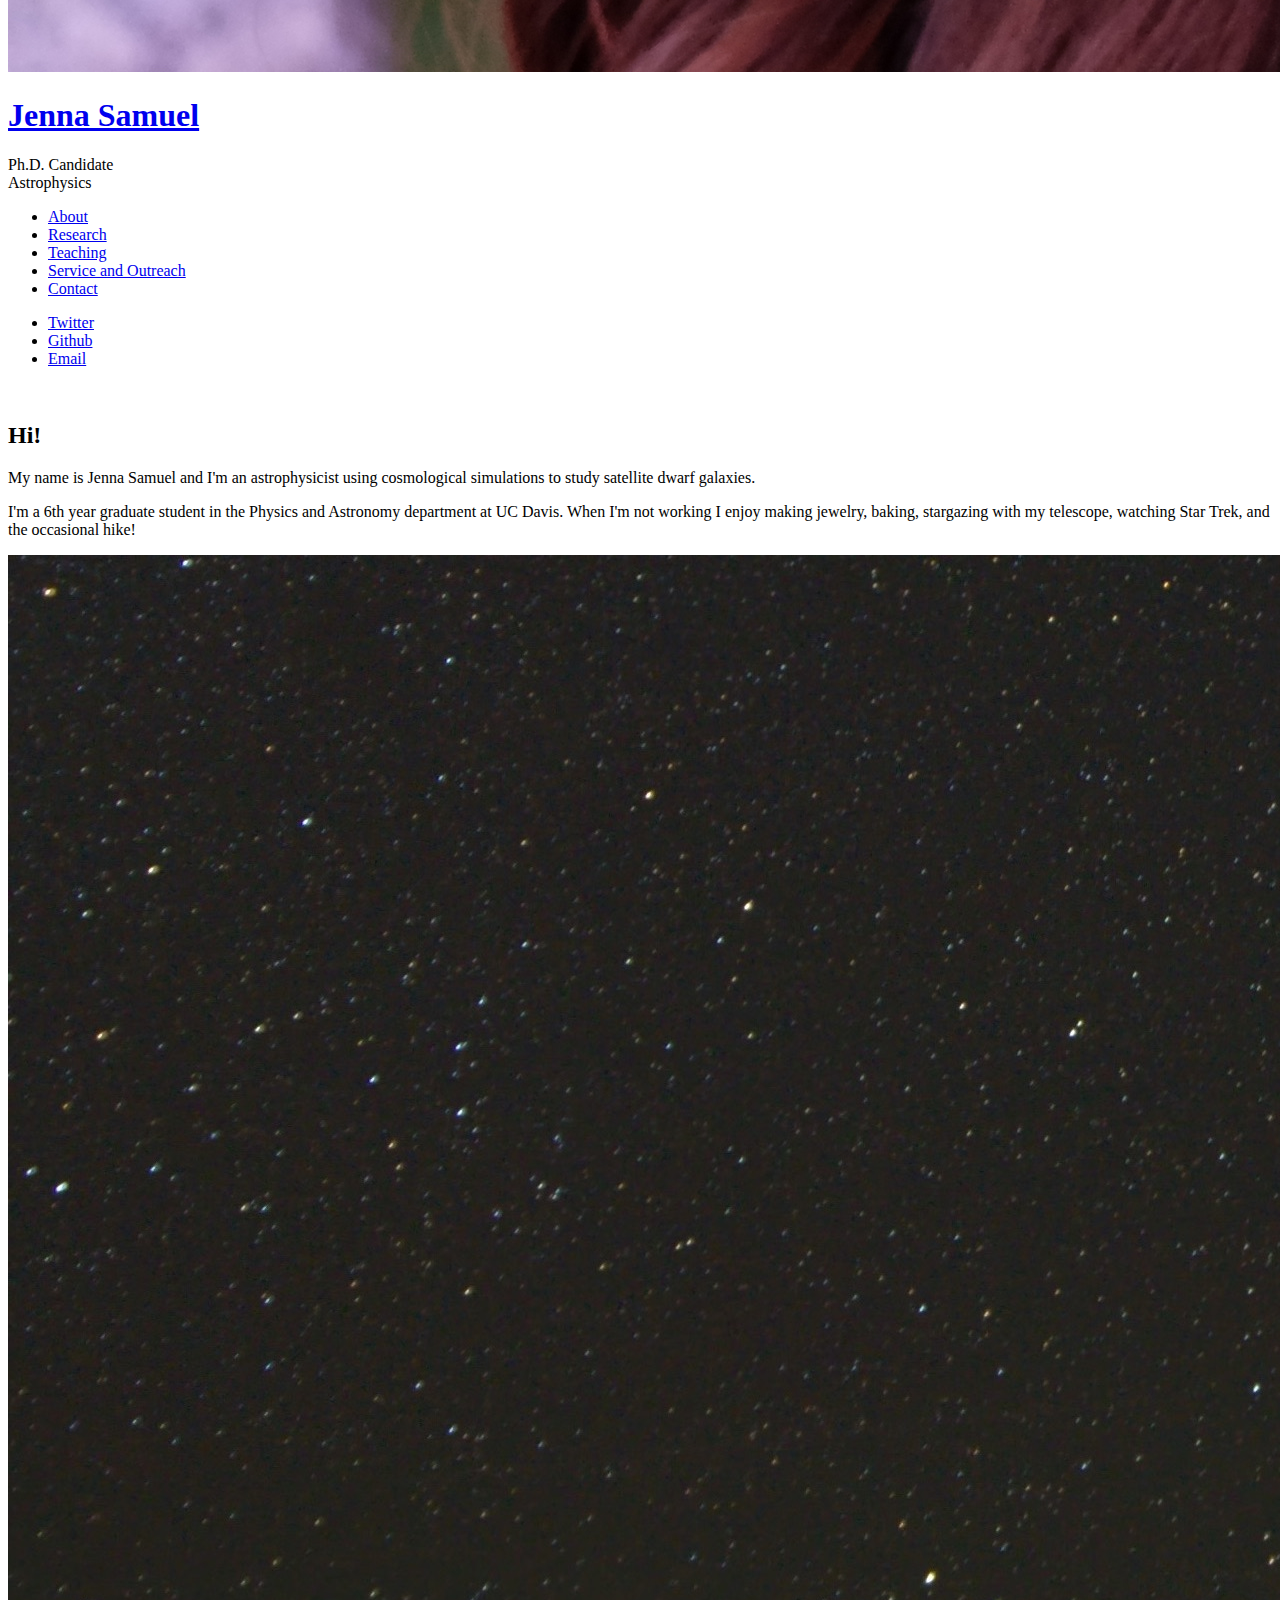
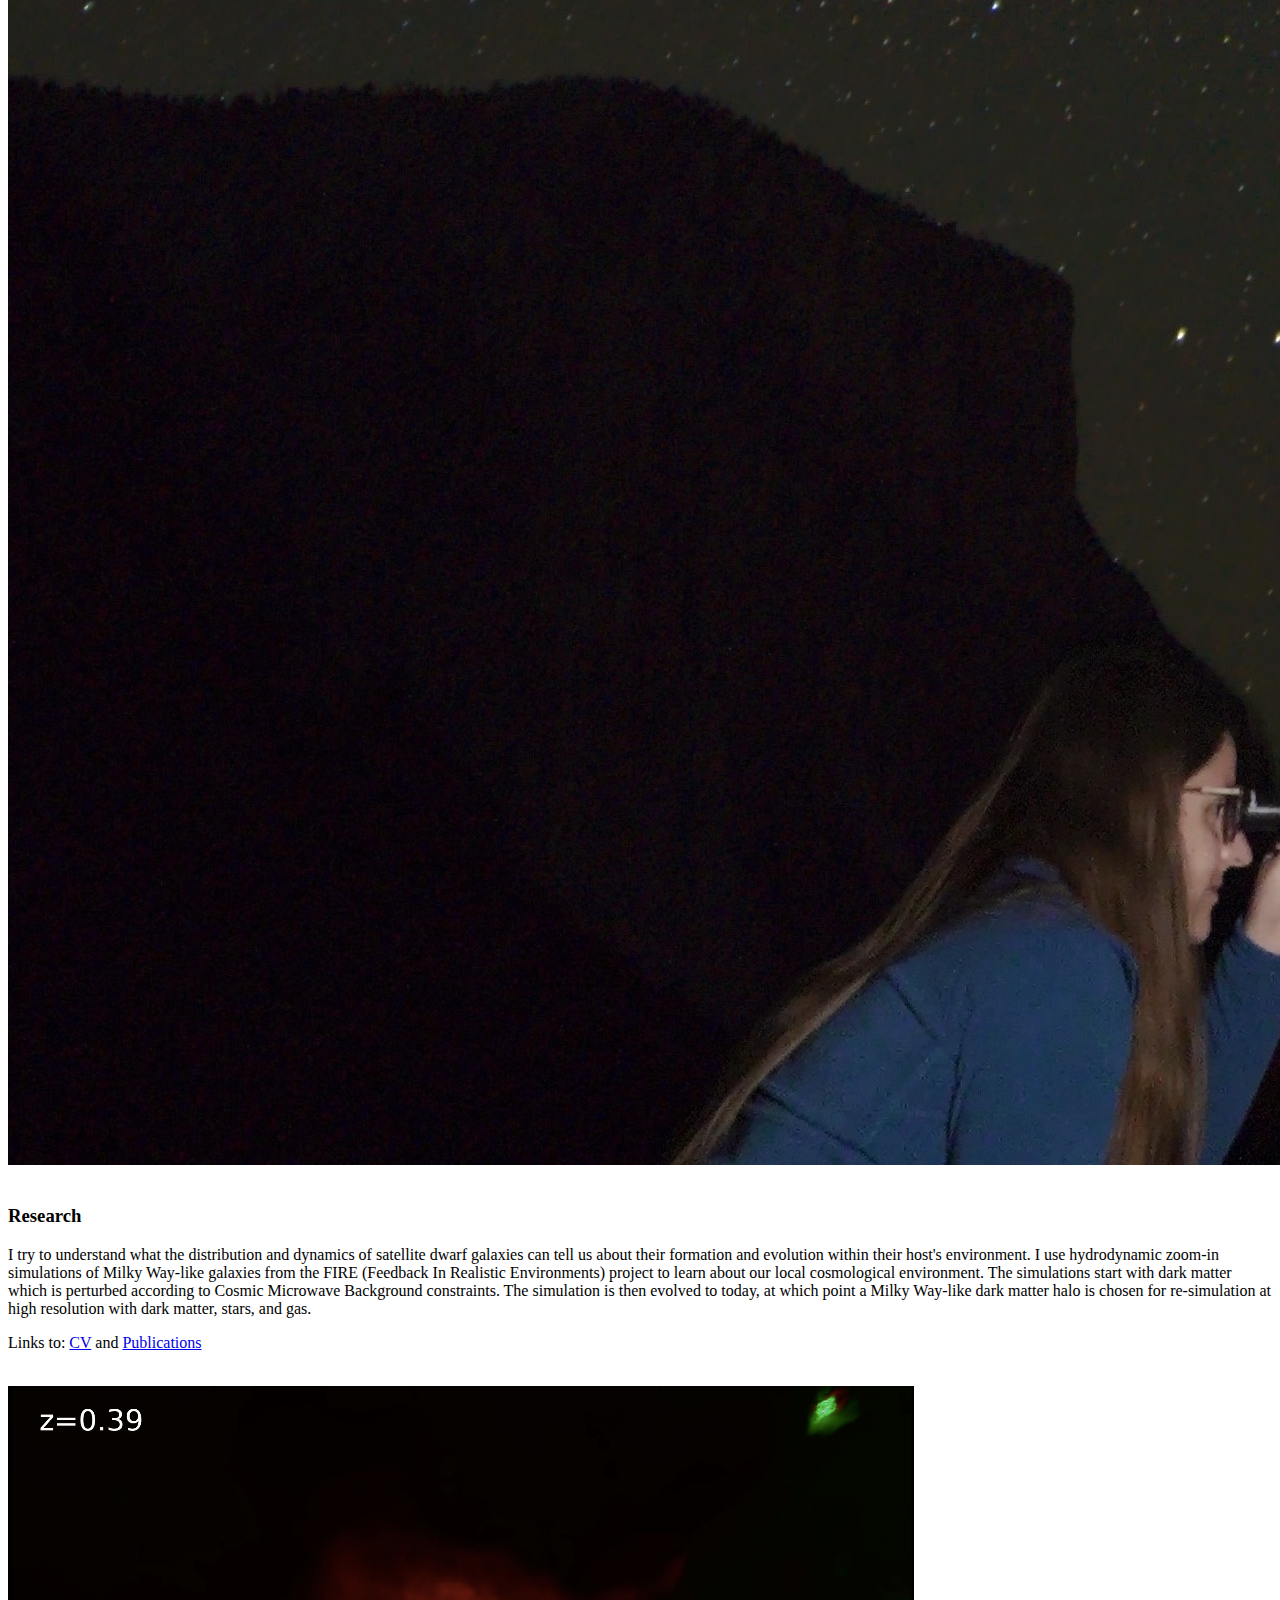
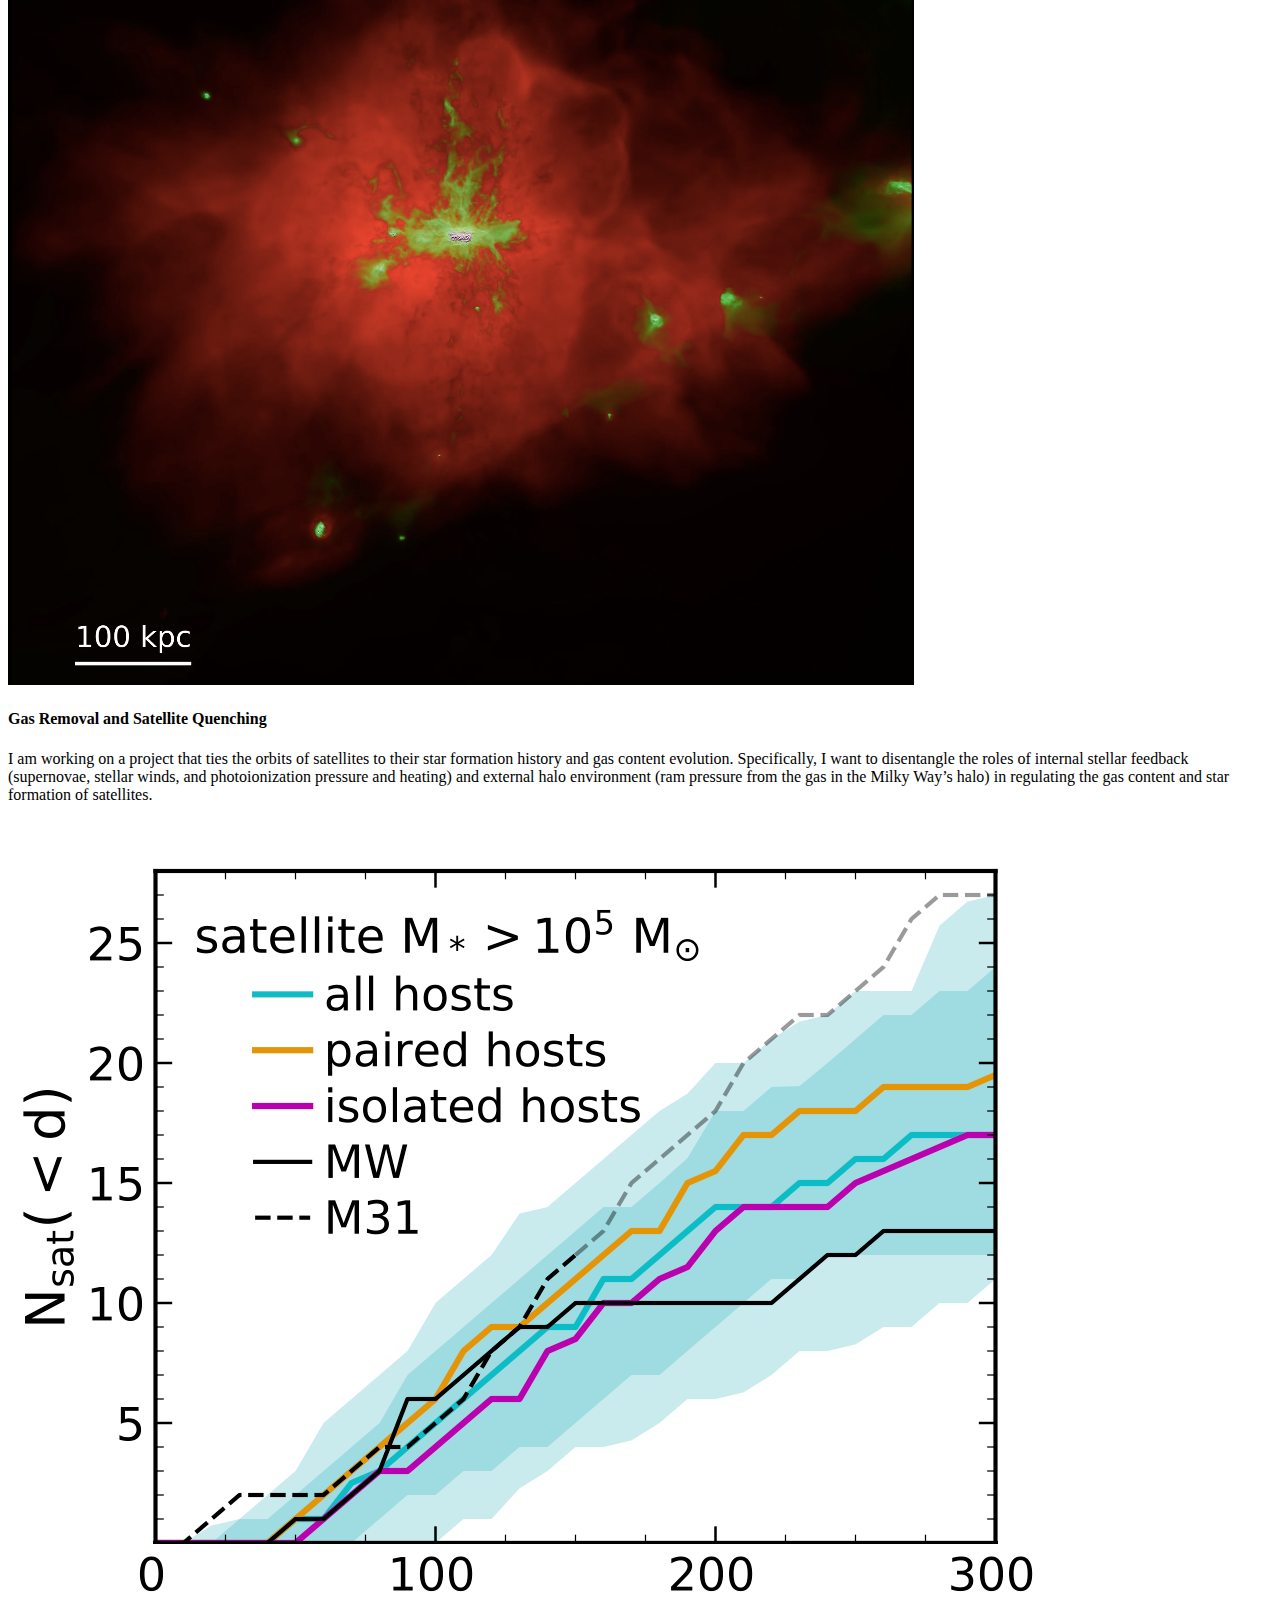
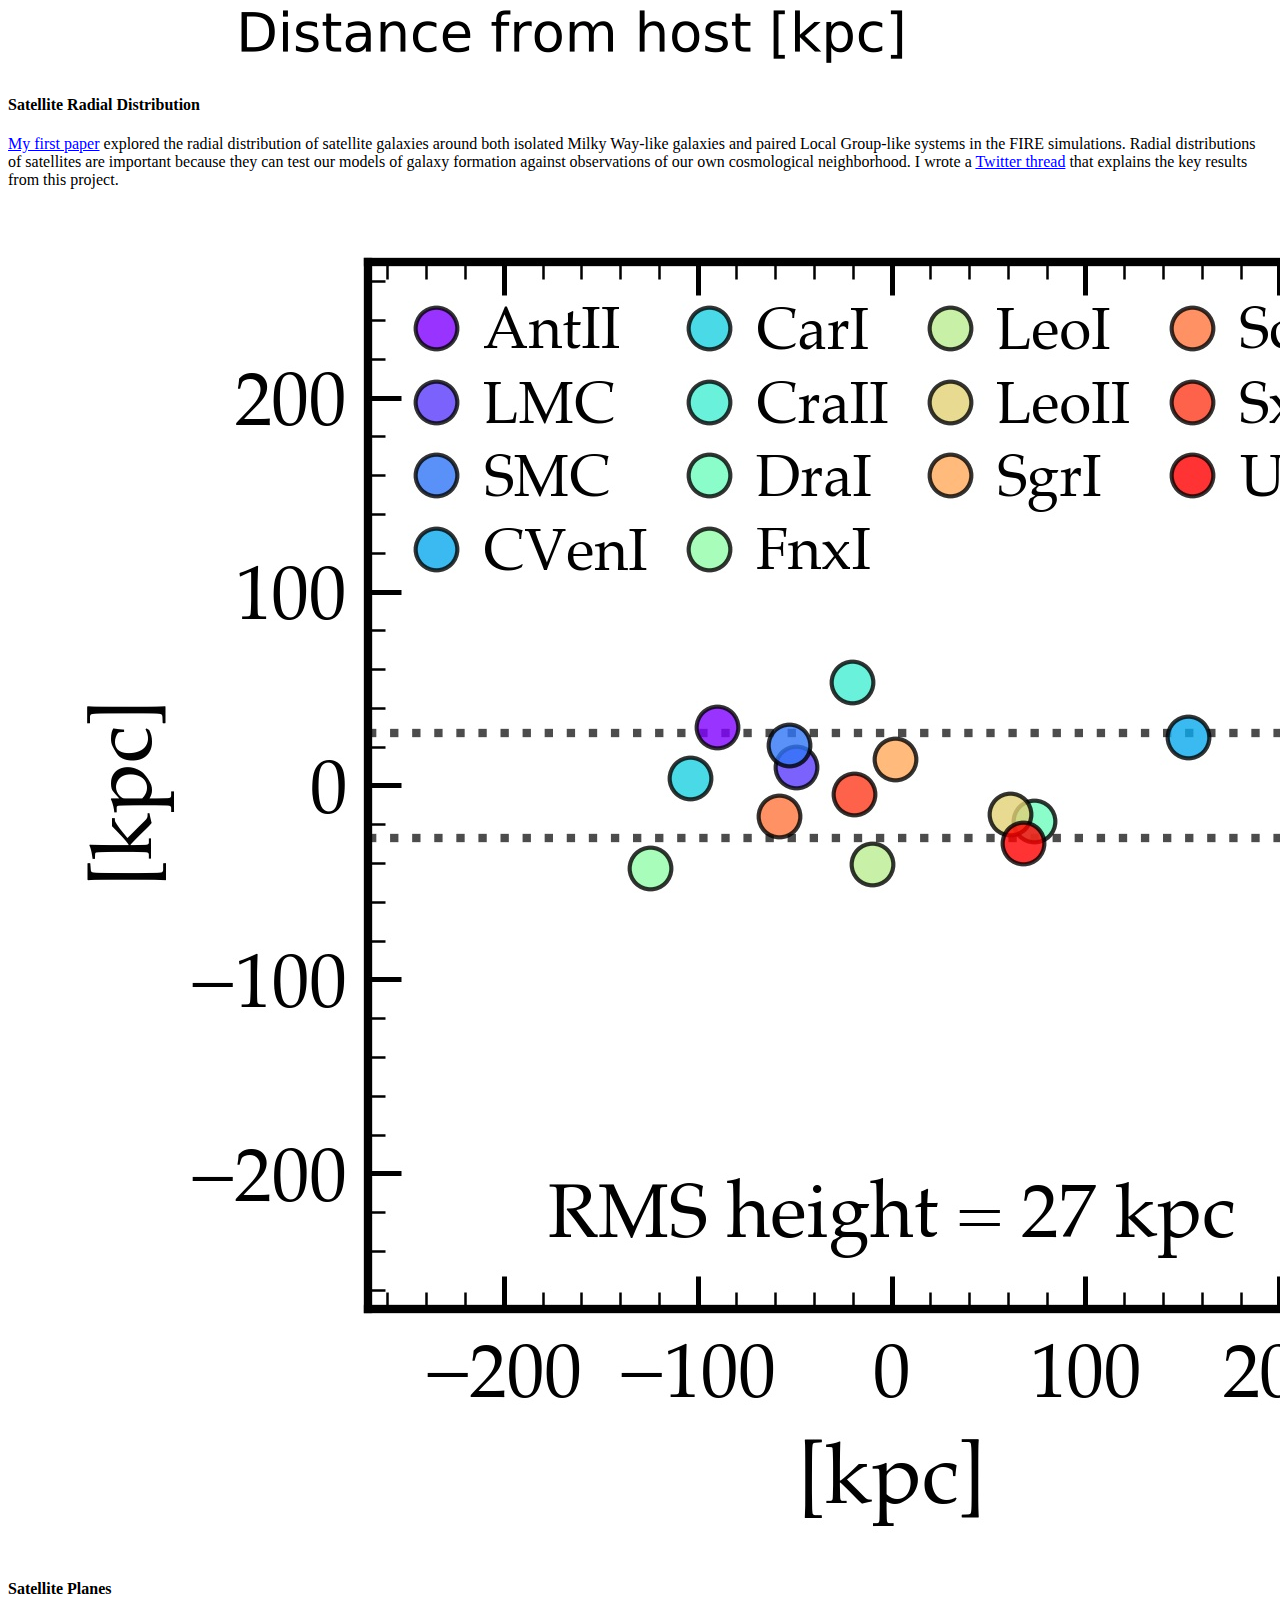
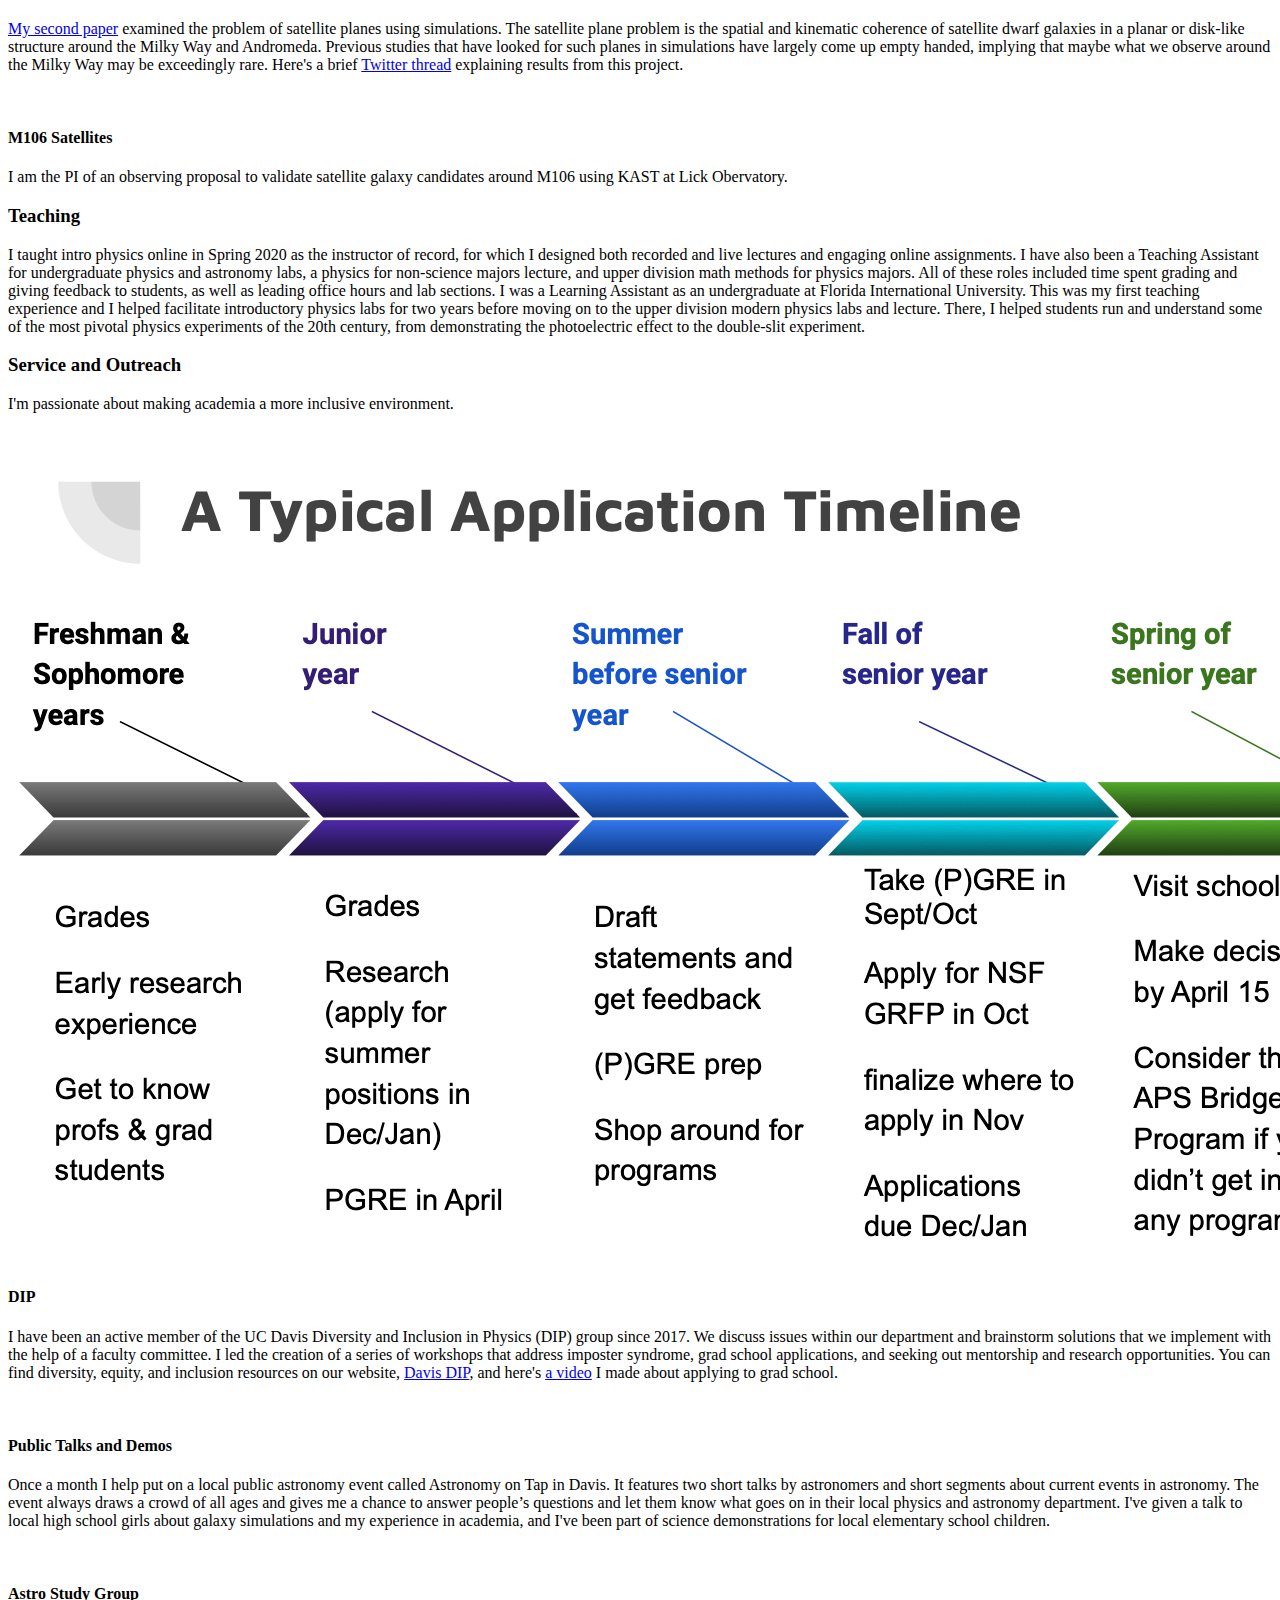
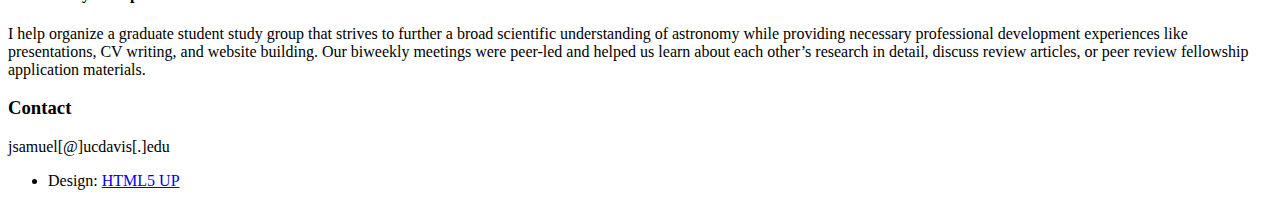
==== commit 74549c42: "added link to grad apps video" ====
--- a/index.html
+++ b/index.html
@@ -104,11 +104,11 @@
 									<div class="features">
 										<article>
 											<a href="images/kh_instability_med.png" class="image"><img src="images/kh_instability_med.png" alt="" /></a>
-											<a href="#" class="image"><img src="images/m12_elvis_romeo_hr_faceon_med.png" alt="" /></a>
+											<a href="images/m12_elvis_romeo_hr_faceon_med.png" class="image"><img src="images/m12_elvis_romeo_hr_faceon_med.png" alt="" /></a>
 											
 										</article>
 										<article>
-											<a href="#" class="image"><img src="images/gas_m12i.png" alt="" /></a>
+											<a href="images/gas_m12i.png" class="image"><img src="images/gas_m12i.png" alt="" /></a>
 											<div class="inner">
 												<h4>Gas Removal and Satellite Quenching</h4>
 												<p>I am working on a project that ties the orbits of satellites 
@@ -120,7 +120,7 @@
 											</div>
 										</article>
 										<article>
-											<a href="#" class="image"><img src="images/main_radial_profile.png" alt="" /></a>
+											<a href="images/main_radial_profile.png" class="image"><img src="images/main_radial_profile.png" alt="" /></a>
 											<div class="inner">
 												<h4>Satellite Radial Distribution</h4>
 												<p><a href="https://arxiv.org/abs/1904.11508">My first paper</a> 
@@ -133,7 +133,7 @@
 											</div>
 										</article>
 										<article>
-											<a href="#" class="image"><img src="images/plane_metrics_diagram_3panel.jpg" alt="" /></a>
+											<a href="images/plane_metrics_diagram_3panel.jpg" class="image"><img src="images/plane_metrics_diagram_3panel.jpg" alt="" /></a>
 											<div class="inner">
 												<h4>Satellite Planes</h4>
 												<p><a href="https://arxiv.org/abs/2010.08571">My second paper</a> examined the problem of satellite planes using simulations. 
@@ -146,7 +146,7 @@
 											</div>
 										</article>
 										<article>
-											<a href="#" class="image"><img src="images/m106.png" alt="" /></a>
+											<a href="images/m106.png" class="image"><img src="images/m106.png" alt="" /></a>
 											<div class="inner">
 												<h4>M106 Satellites</h4>
 												<p>I am the PI of an observing proposal to validate satellite galaxy 
@@ -195,7 +195,7 @@
 									I'm passionate about making academia a more inclusive environment.</p>
 								<div class="features">
 									<article>
-										<a href="#" class="image"><img src="images/dip_app_wrkshp.png" alt="" /></a>
+										<a href="images/dip_app_wrkshp.png" class="image"><img src="images/dip_app_wrkshp.png" alt="" /></a>
 										<div class="inner">
 											<h4>DIP</h4>
 											<p>I have been an active member of the UC Davis Diversity and 
@@ -205,11 +205,13 @@
 												of workshops that address imposter syndrome, grad school applications,
 												and seeking out mentorship and research opportunities.
 												You can find diversity, equity, and inclusion 
-												resources on our website, <a href="https://davisdip.wordpress.com/">Davis DIP</a>.</p>
+												resources on our website, <a href="https://davisdip.wordpress.com/">Davis DIP</a>,
+												and here's <a href="https://www.youtube.com/watch?v=wmJxzsQBwdY">a video</a> I made 
+												about applying to grad school.</p>
 										</div>
 									</article>
 									<article>
-										<a href="#" class="image"><img src="images/aot_apollo.jpg" alt="" /></a>
+										<a href="images/aot_apollo.jpg" class="image"><img src="images/aot_apollo.jpg" alt="" /></a>
 										<div class="inner">
 											<h4>Public Talks and Demos</h4>
 											<p>Once a month I help put on a local public astronomy event called 
@@ -223,7 +225,7 @@
 										</div>
 									</article>
 									<article>
-										<a href="#" class="image"><img src="images/m31.jpg" alt="" /></a>
+										<a href="images/m31.jpg" class="image"><img src="images/m31.jpg" alt="" /></a>
 										<div class="inner">
 											<h4>Astro Study Group</h4>
 											<p>I help organize a graduate student study group that strives to 
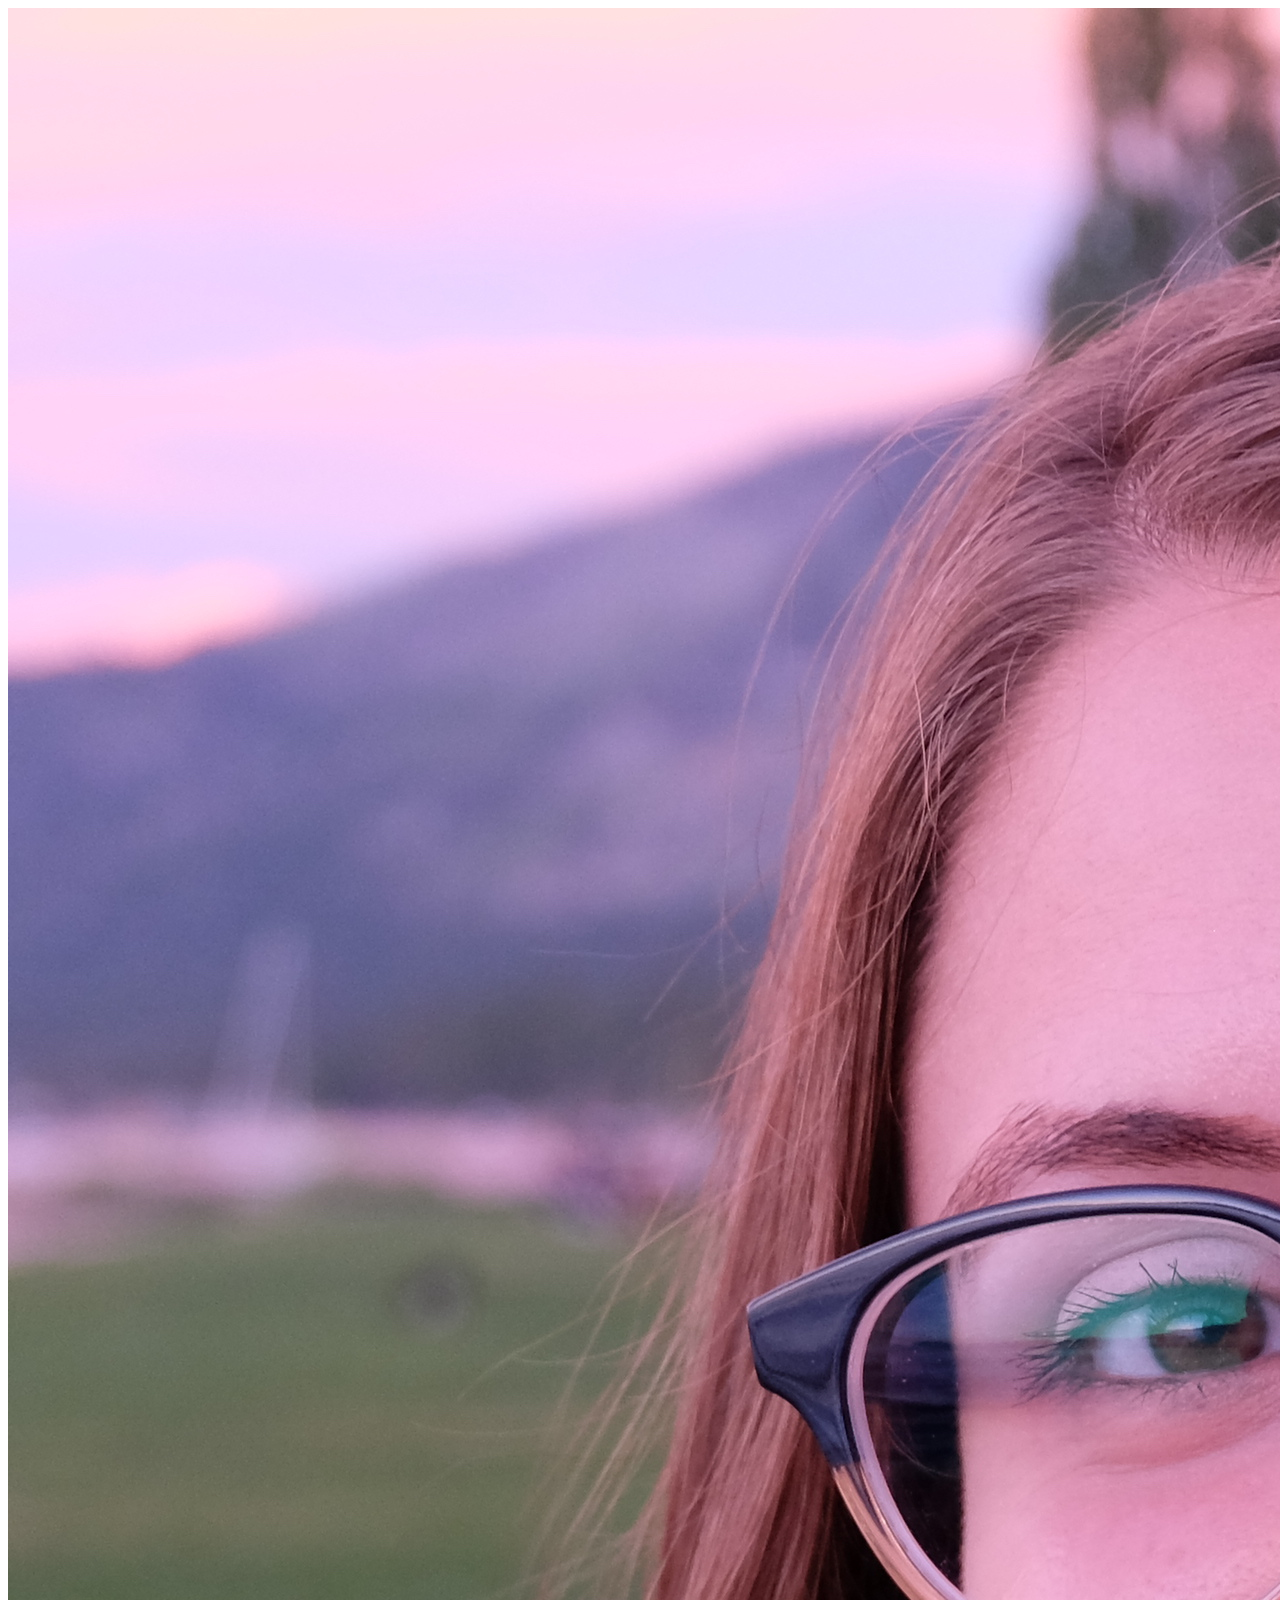
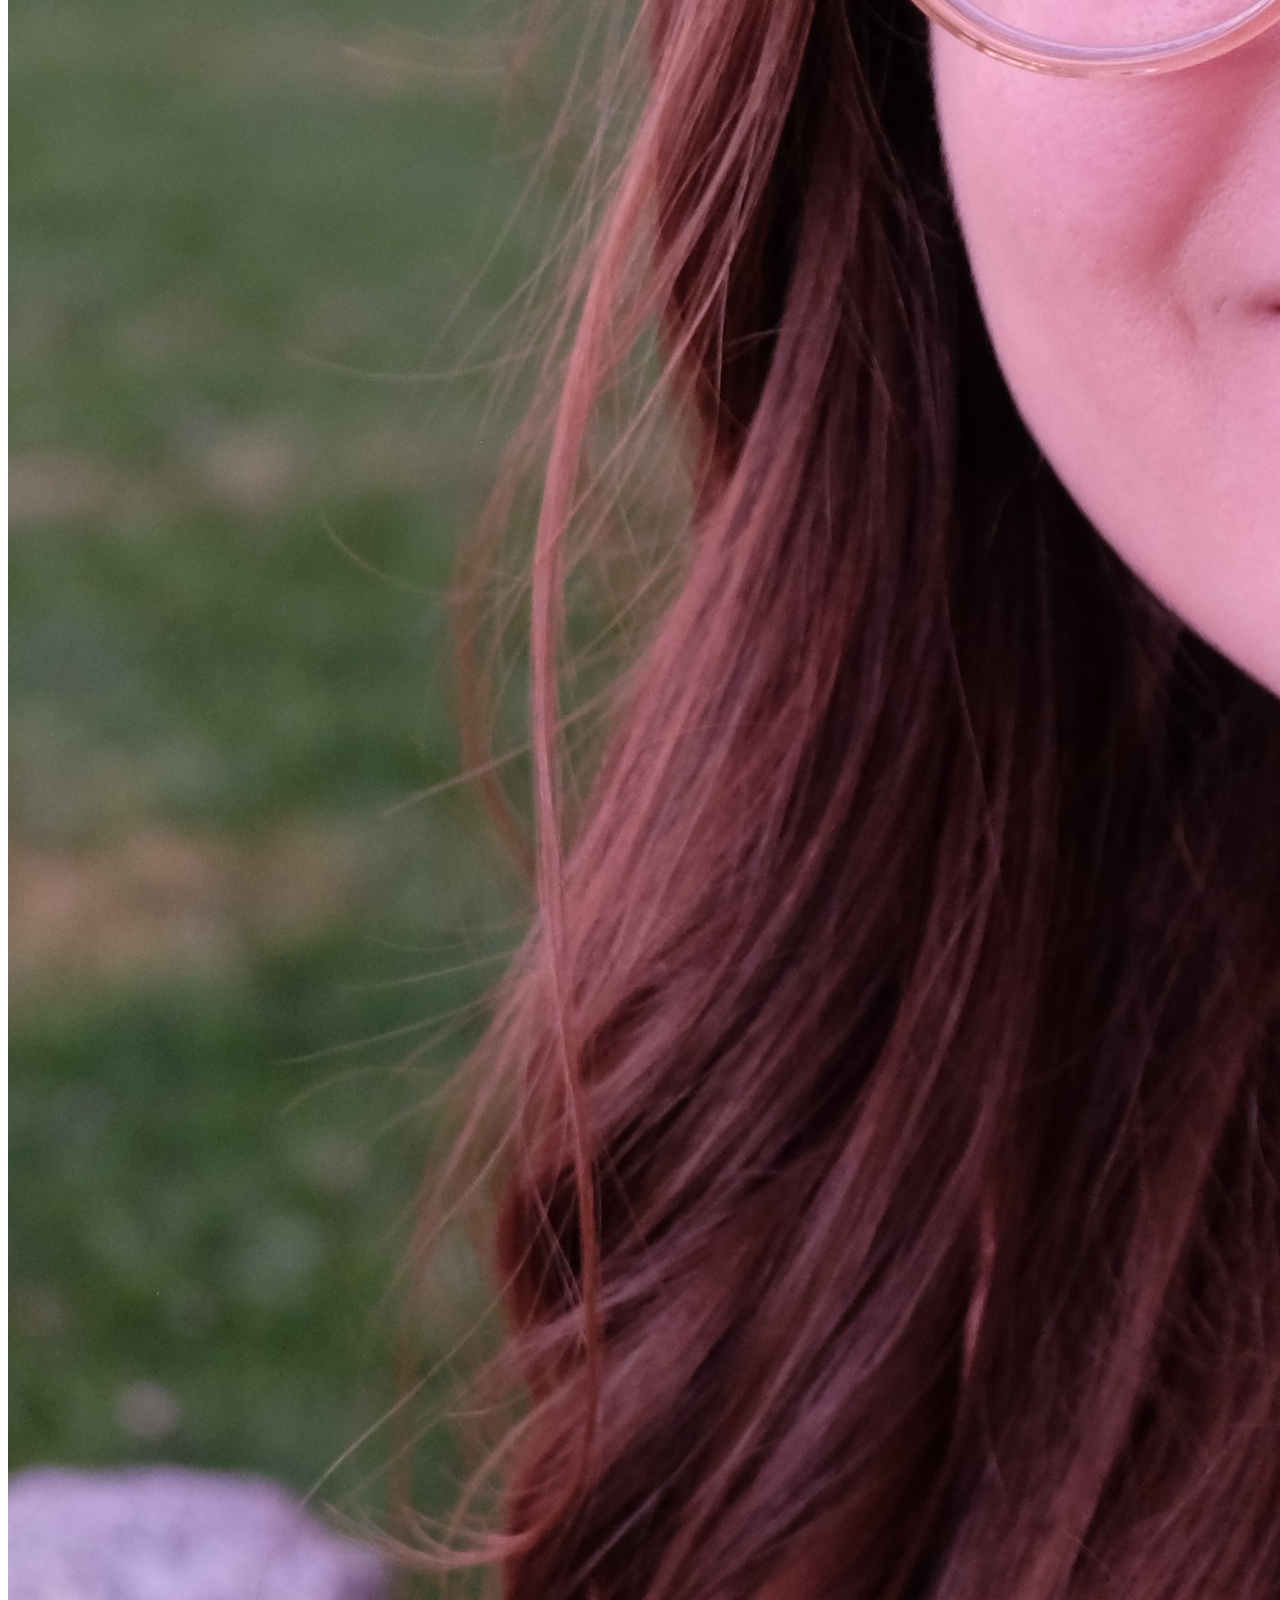
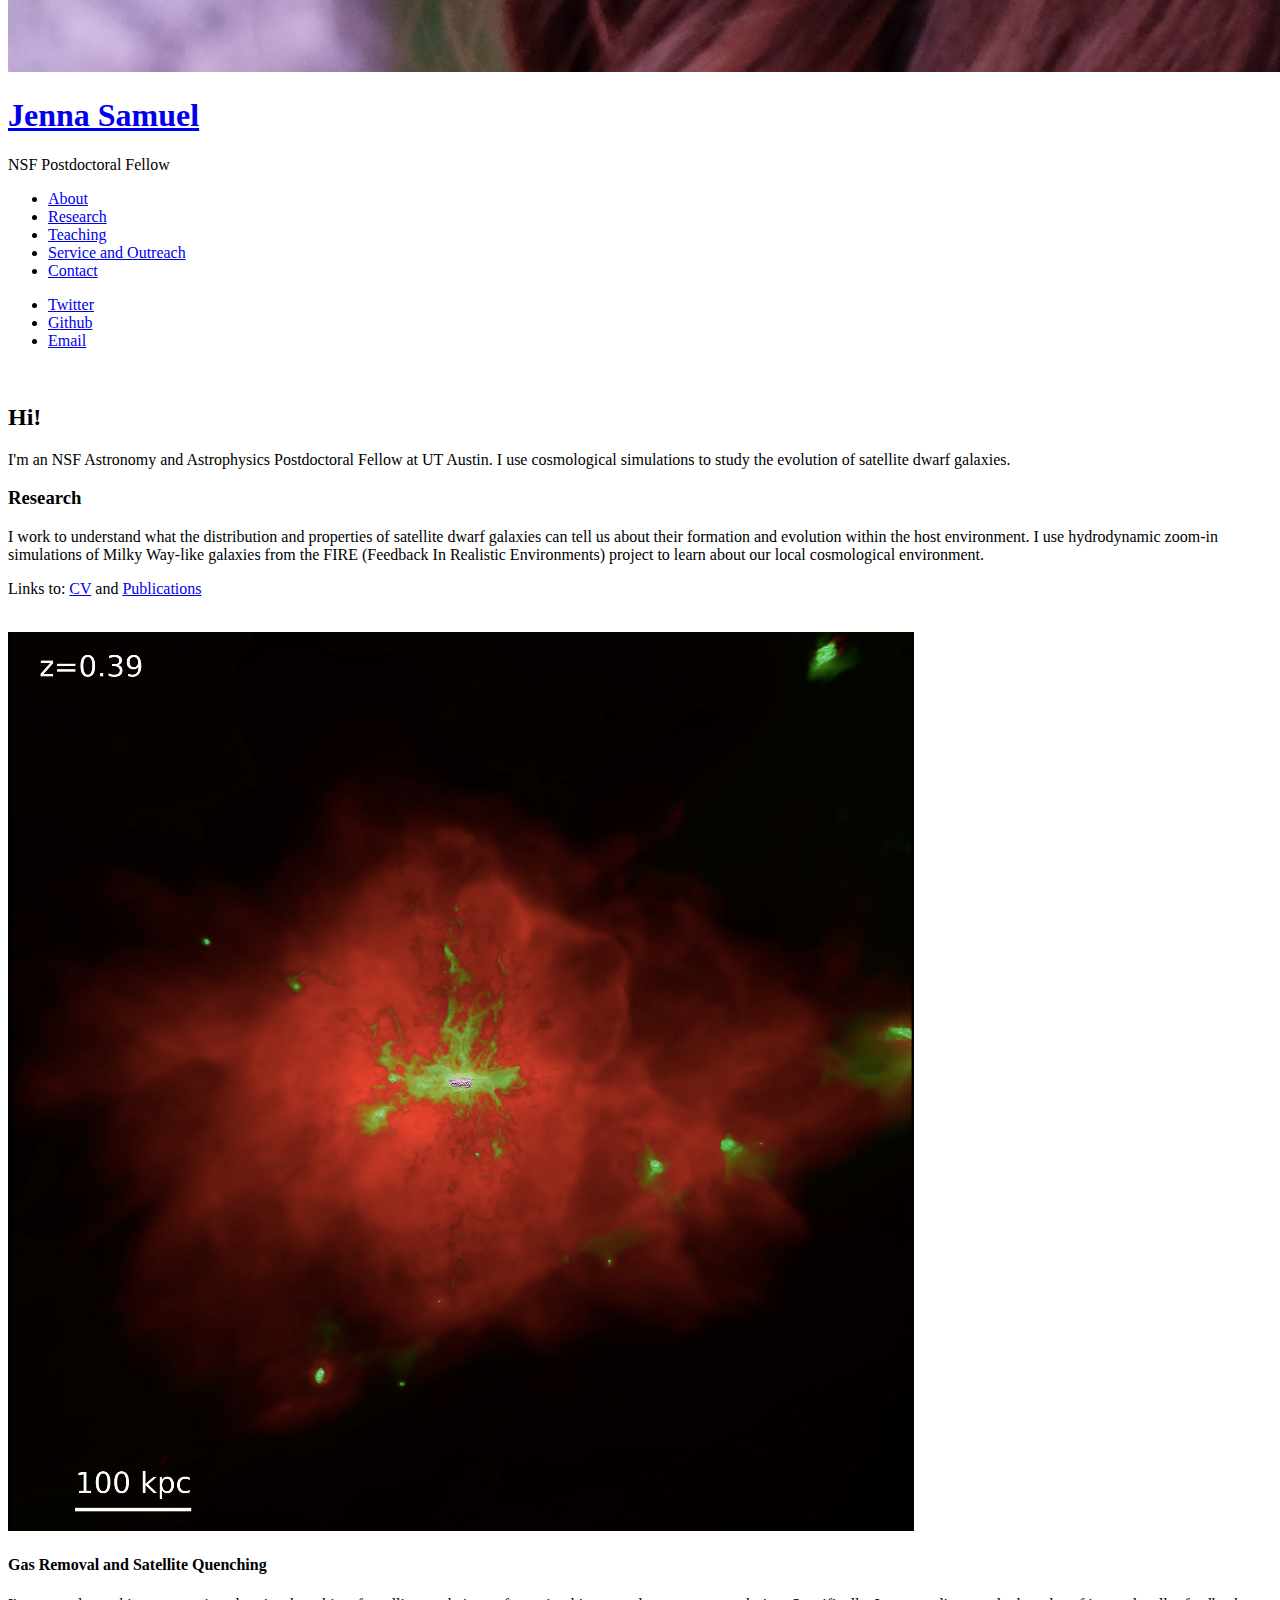
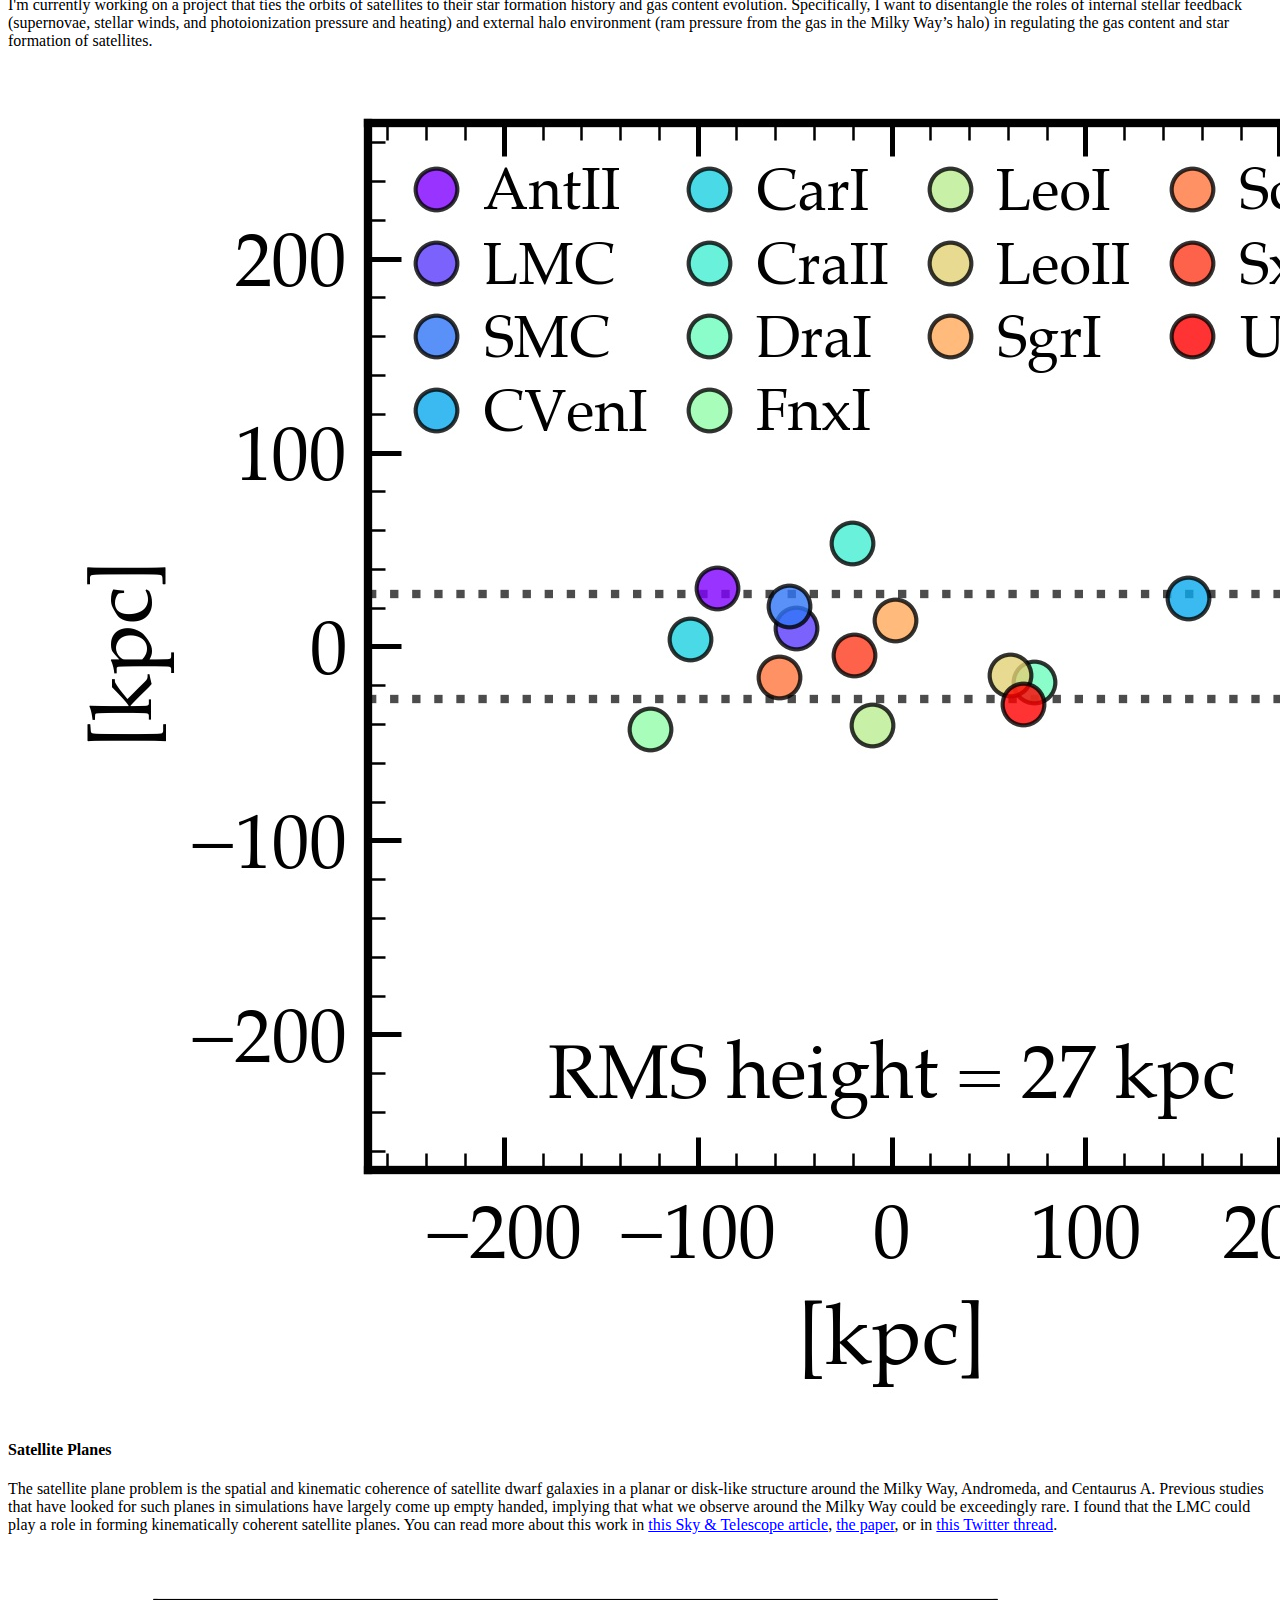
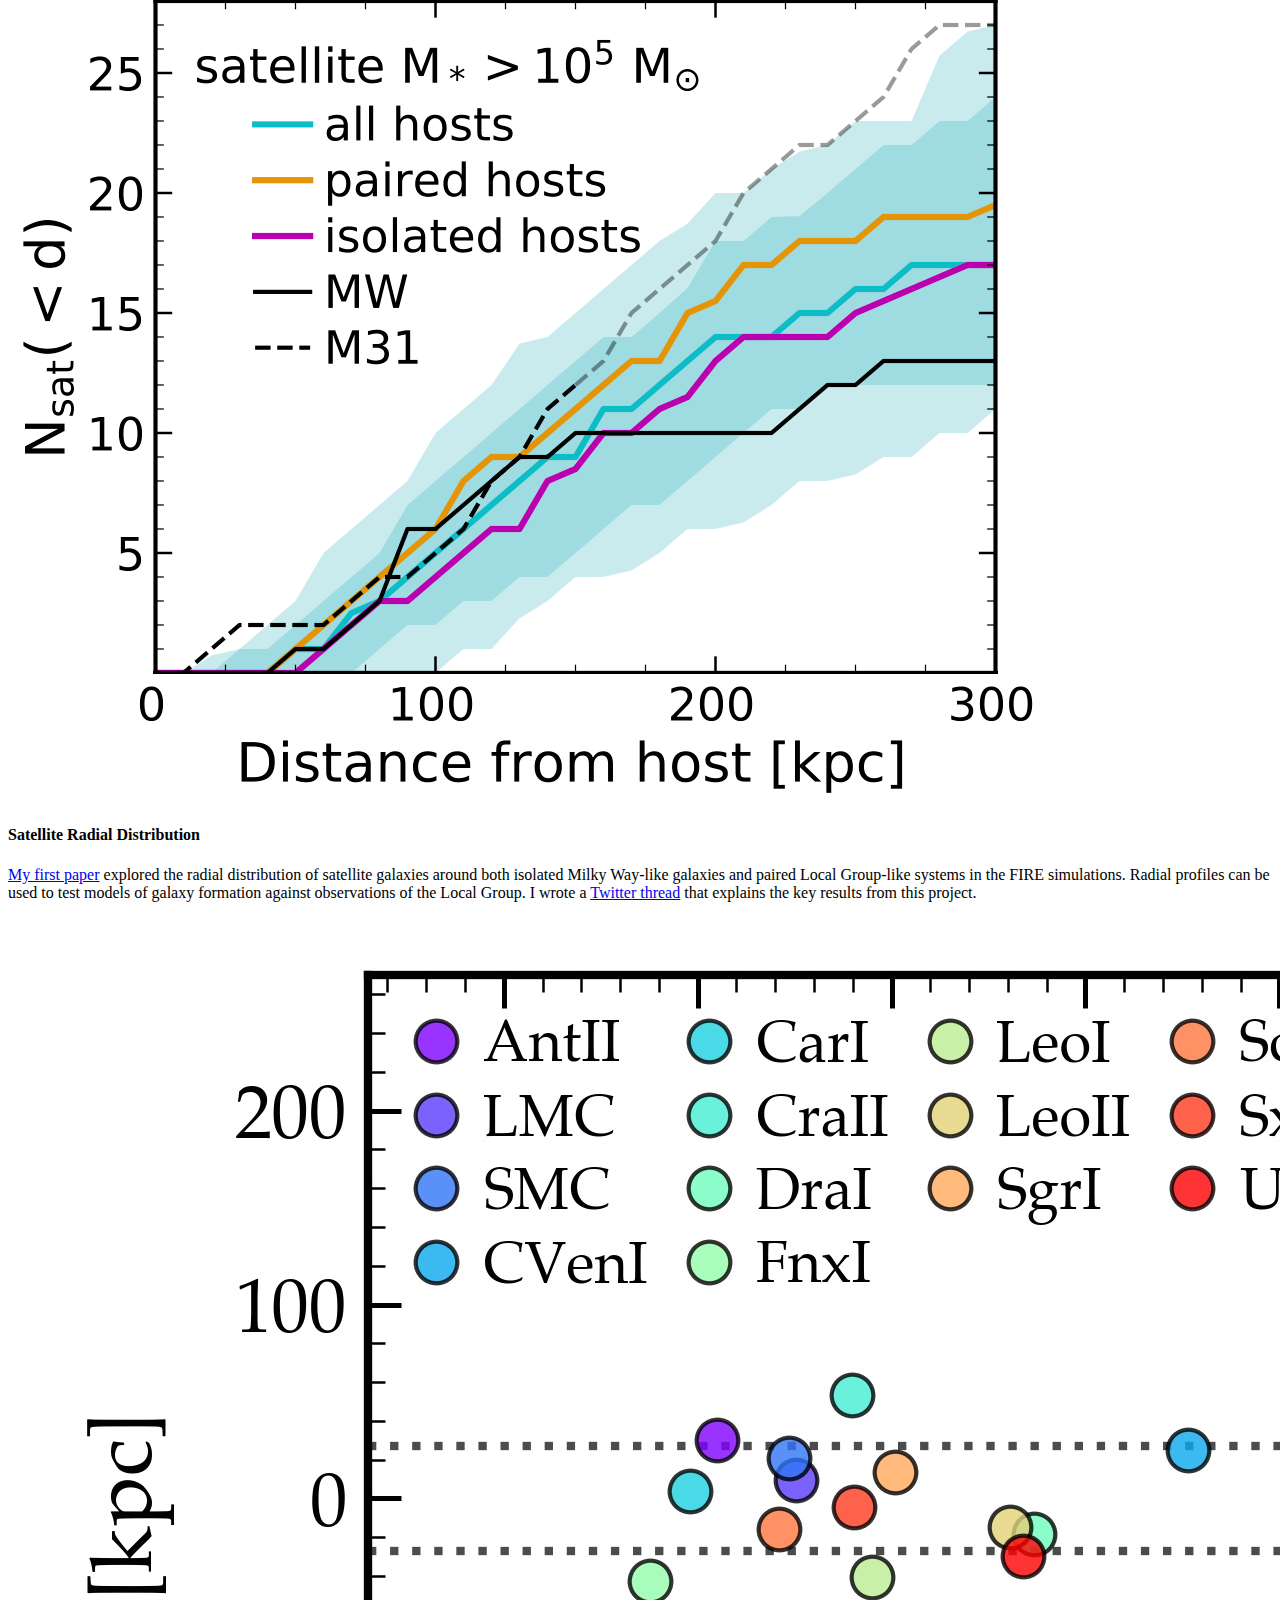
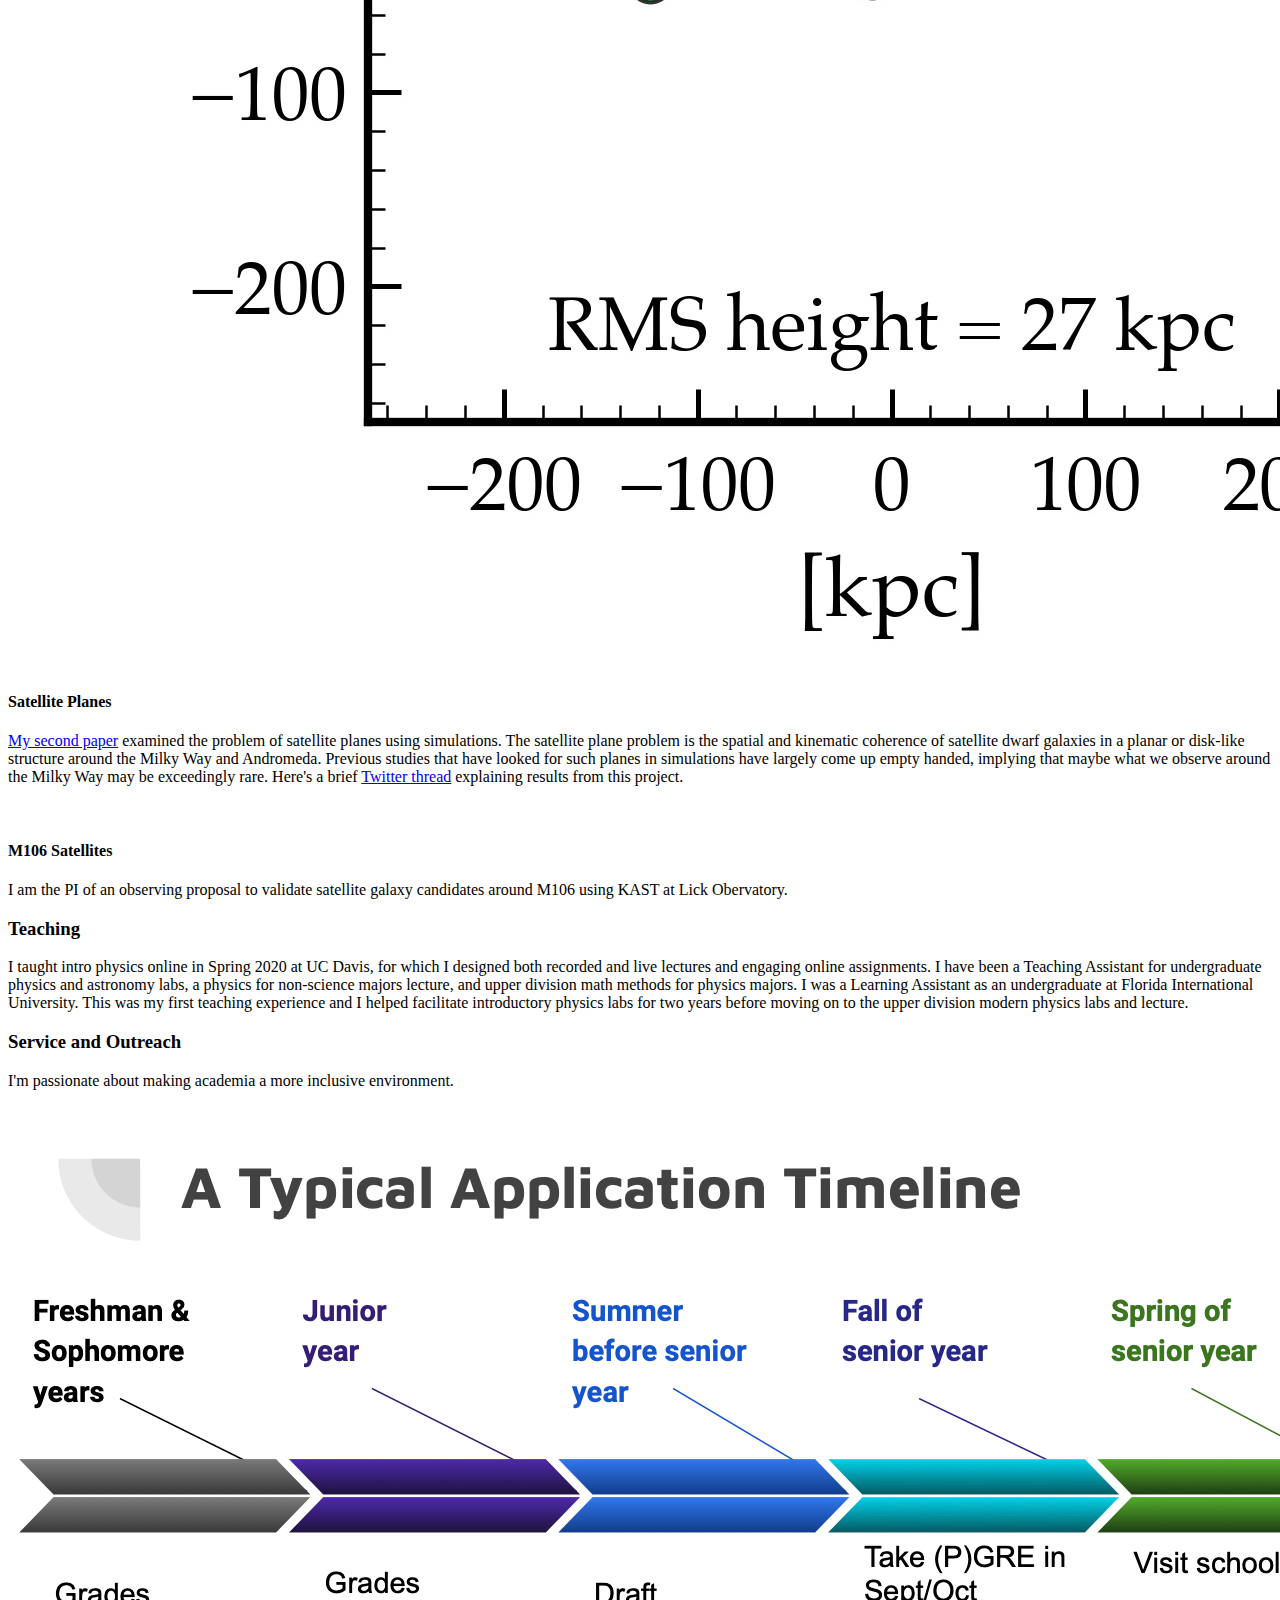
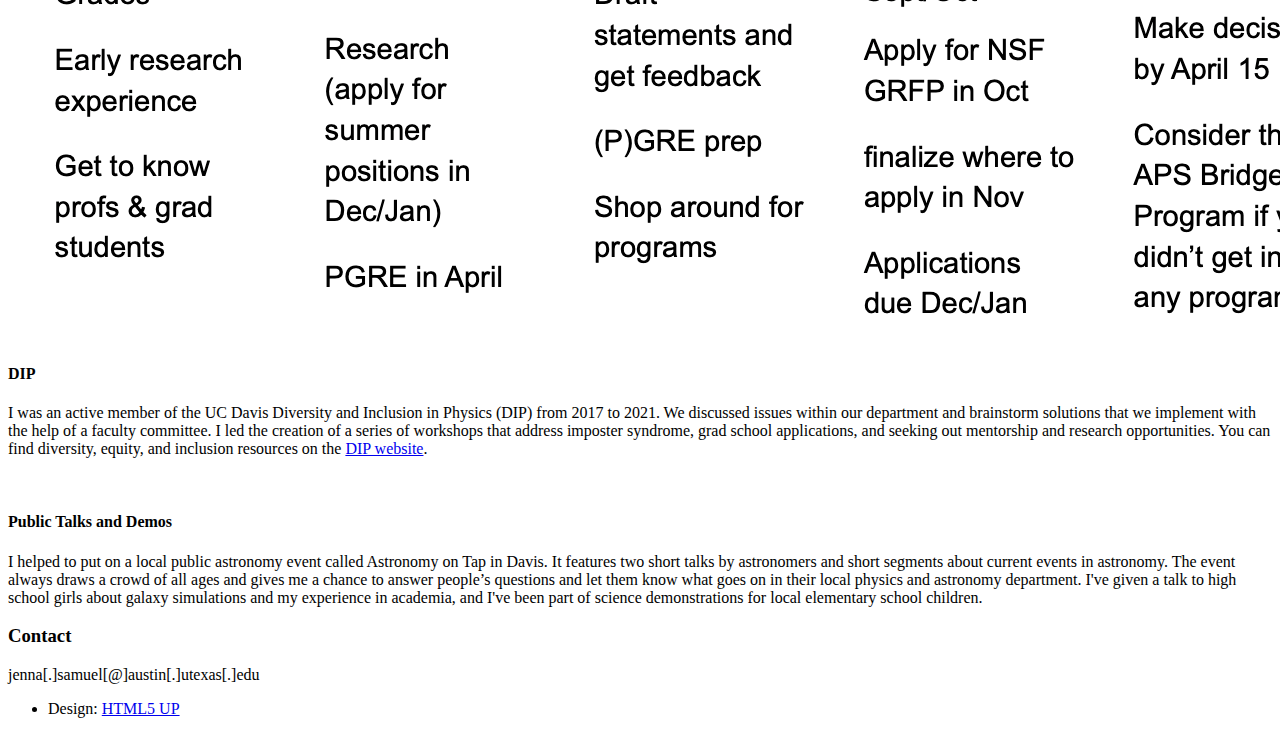
==== commit a8a90922: "fix main page" ====
--- a/index.html
+++ b/index.html
@@ -1,628 +1,611 @@
-
-<!DOCTYPE HTML>
-<!-- Global site tag (gtag.js) - Google Analytics -->
-<script async src="https://www.googletagmanager.com/gtag/js?id=UA-139258204-1"></script>
-<script>
-  window.dataLayer = window.dataLayer || [];
-  function gtag(){dataLayer.push(arguments);}
-  gtag('js', new Date());
-
-  gtag('config', 'UA-139258204-1');
-</script>
-<!--
-	Read Only by HTML5 UP
-	html5up.net | @ajlkn
-	Free for personal and commercial use under the CCA 3.0 license (html5up.net/license)
--->
-<html>
-	<head>
-		<title>Jenna Samuel</title>
-		<meta charset="utf-8" />
-		<meta name="viewport" content="width=device-width, initial-scale=1, user-scalable=no" />
-		<link rel="stylesheet" href="assets/css/main.css" />
-	</head>
-	<body class="is-preload">
-
-		<!-- Header -->
-			<section id="header">
-				<header>
-					<span class="image avatar"><img src="images/profile_pic.JPG" alt="" /></span>
-					<h1 id="logo"><a href="#">Jenna Samuel</a></h1>
-					<p>Ph.D. Candidate<br />
-					   Astrophysics</p>
-				</header>
-				<nav id="nav">
-					<ul>
-						<li><a href="#one" class="active">About</a></li>
-						<li><a href="#two">Research</a></li>
-						<li><a href="#three">Teaching</a></li>
-						<li><a href="#four">Service and Outreach</a></li>
-						<li><a href="#five">Contact</a></li>
-					</ul>
-				</nav>
-				<footer>
-					<ul class="icons">
-						<li><a href="https://twitter.com/astro_jenna" class="icon brands fa-twitter"><span class="label">Twitter</span></a></li>
-						<!--<li><a href="#" class="icon brands fa-facebook-f"><span class="label">Facebook</span></a></li>
-						<li><a href="#" class="icon brands fa-instagram"><span class="label">Instagram</span></a></li>
-						-->
-						<li><a href="https://github.com/jsamu" class="icon brands fa-github"><span class="label">Github</span></a></li>
-						<li><a href="mailto:jsamuel@ucdavis.edu" class="icon solid fa-envelope"><span class="label">Email</span></a></li>
-					</ul>
-				</footer>
-			</section>
-
-		<!-- Wrapper -->
-			<div id="wrapper">
-
-				<!-- Main -->
-					<div id="main">
-
-						<!-- One -->
-							<section id="one">
-								<div class="image main" data-position="center">
-									<img src="images/top_banner.jpg" alt="" />
-								</div>
-								<div class="container">
-									<header class="major">
-										<h2>Hi!</h2>
-										<p>My name is Jenna Samuel and I'm an astrophysicist using cosmological simulations to study satellite dwarf galaxies.</p>
-									</header>
-									<p>I'm a 6th year graduate student in the Physics and Astronomy department at UC Davis.
-										When I'm not working I enjoy making jewelry, baking, stargazing with my telescope,
-										watching Star Trek, and the occasional hike!</p>
-								</div>
-								<div class="features">
-									<article>
-										<a href="#" class="image"><img src="images/telescope_yosemite.jpg" alt="" /></a>
-										<a href="#" class="image"><img src="images/yosemite.JPG" alt="" /></a>
-									</article>
-								</div>
-							</section>
-
-
-						<!-- Three -->
-							<section id="two">
-								<div class="container">
-									<h3>Research</h3>
-									<p>
-										I try to understand what the distribution 
-										and dynamics of satellite dwarf galaxies  
-										can tell us about their formation and evolution 
-										within their host's environment.
-										I use hydrodynamic zoom-in simulations of Milky Way-like galaxies 
-										from the FIRE (Feedback In Realistic Environments) project to learn about 
-										our local cosmological environment. The simulations start with dark matter 
-										which is perturbed according to Cosmic Microwave Background 
-										constraints. The simulation is then evolved to today, at which point 
-										a Milky Way-like dark matter halo is chosen for re-simulation at 
-										high resolution with dark matter, stars, and gas. </p>
-
-									<p>Links to: <a href="JennaSamuelCV.pdf">CV</a> and 
-										<a href="https://ui.adsabs.harvard.edu/search/filter_database_fq_database=AND&filter_database_fq_database=database%3A%22astronomy%22&fq=%7B!type%3Daqp%20v%3D%24fq_database%7D&fq_database=(database%3A%22astronomy%22)&q=%20author%3A%22samuel%2C%20jenna%22%20year%3A2015-&sort=date%20desc%2C%20bibcode%20desc&p_=0">Publications</a></p>
-									
-									<div class="features">
-										<article>
-											<a href="images/kh_instability_med.png" class="image"><img src="images/kh_instability_med.png" alt="" /></a>
-											<a href="images/m12_elvis_romeo_hr_faceon_med.png" class="image"><img src="images/m12_elvis_romeo_hr_faceon_med.png" alt="" /></a>
-											
-										</article>
-										<article>
-											<a href="images/gas_m12i.png" class="image"><img src="images/gas_m12i.png" alt="" /></a>
-											<div class="inner">
-												<h4>Gas Removal and Satellite Quenching</h4>
-												<p>I am working on a project that ties the orbits of satellites 
-													to their star formation history and gas content evolution. Specifically, I want to 
-													disentangle the roles of internal stellar feedback (supernovae, stellar winds, and 
-													photoionization pressure and heating) and external halo environment (ram pressure 
-													from the gas in the Milky Way’s halo) in regulating the gas 
-													content and star formation of satellites.</p>
-											</div>
-										</article>
-										<article>
-											<a href="images/main_radial_profile.png" class="image"><img src="images/main_radial_profile.png" alt="" /></a>
-											<div class="inner">
-												<h4>Satellite Radial Distribution</h4>
-												<p><a href="https://arxiv.org/abs/1904.11508">My first paper</a> 
-													explored the radial distribution of satellite galaxies around both isolated 
-													Milky Way-like galaxies and paired Local Group-like systems in the FIRE 
-													simulations. Radial distributions of satellites are important because they can test our 
-													models of galaxy formation against observations of our own cosmological neighborhood. 
-													I wrote a <a href="https://twitter.com/astro_jenna/status/1122900978942926848">Twitter thread</a> that explains 
-													the key results from this project.</p>
-											</div>
-										</article>
-										<article>
-											<a href="images/plane_metrics_diagram_3panel.jpg" class="image"><img src="images/plane_metrics_diagram_3panel.jpg" alt="" /></a>
-											<div class="inner">
-												<h4>Satellite Planes</h4>
-												<p><a href="https://arxiv.org/abs/2010.08571">My second paper</a> examined the problem of satellite planes using simulations. 
-													The satellite plane problem is the spatial and kinematic coherence of satellite dwarf
-													galaxies in a planar or disk-like structure around the Milky Way and Andromeda. 
-													Previous studies that have looked for such planes in simulations have largely come 
-													up empty handed, implying that maybe what we observe around the Milky Way may be 
-													exceedingly rare. Here's a brief <a href="https://twitter.com/astro_jenna/status/1318609837828177920">Twitter thread</a> explaining
-													results from this project.</p>
-											</div>
-										</article>
-										<article>
-											<a href="images/m106.png" class="image"><img src="images/m106.png" alt="" /></a>
-											<div class="inner">
-												<h4>M106 Satellites</h4>
-												<p>I am the PI of an observing proposal to validate satellite galaxy 
-													candidates around M106 using KAST at Lick Obervatory.</p>
-											</div>
-										</article>
-									</div>
-								</div>
-							</section>
-
-						<!-- Two -->
-						<section id="three">
-							<div class="container">
-								<h3>Teaching</h3>
-								<p>I taught intro physics online in Spring 2020 as the instructor of record, for which I 
-									designed both recorded and live lectures and engaging online assignments. 
-									I have also been a Teaching Assistant for undergraduate
-									physics and astronomy labs, a physics for non-science 
-									majors lecture, and upper division math methods for physics majors. All of these 
-									roles included time spent grading and giving feedback to students, as well 
-									as leading office hours and lab sections.
-
-									I was a Learning Assistant as an undergraduate at Florida International University. 
-									This was my first teaching experience and 
-									I helped facilitate introductory physics labs for two years 
-									before moving on to the upper division modern physics labs and lecture. There, 
-									I helped students run and understand some of the most pivotal physics 
-									experiments of the 20th century, from demonstrating the photoelectric effect 
-									to the double-slit experiment.</p>
-								<!---<ul class="feature-icons">
-									<li class="icon solid fa-code">Write all the code</li>
-									<li class="icon solid fa-cubes">Stack small boxes</li>
-									<li class="icon solid fa-book">Read books and stuff</li>
-									<li class="icon solid fa-coffee">Drink much coffee</li>
-									<li class="icon solid fa-bolt">Lightning bolt</li>
-									<li class="icon solid fa-users">Shadow clone technique</li>
-								</ul>-->
-							</div>
-						</section>
-
-						<!-- Three -->
-						<section id="four">
-							<div class="container">
-								<h3>Service and Outreach</h3>
-								<p>
-									I'm passionate about making academia a more inclusive environment.</p>
-								<div class="features">
-									<article>
-										<a href="images/dip_app_wrkshp.png" class="image"><img src="images/dip_app_wrkshp.png" alt="" /></a>
-										<div class="inner">
-											<h4>DIP</h4>
-											<p>I have been an active member of the UC Davis Diversity and 
-												Inclusion in Physics (DIP) group since 2017. We discuss issues 
-												within our department and brainstorm solutions that we implement 
-												with the help of a faculty committee. I led the creation of a series
-												of workshops that address imposter syndrome, grad school applications,
-												and seeking out mentorship and research opportunities.
-												You can find diversity, equity, and inclusion 
-												resources on our website, <a href="https://davisdip.wordpress.com/">Davis DIP</a>,
-												and here's <a href="https://www.youtube.com/watch?v=wmJxzsQBwdY">a video</a> I made 
-												about applying to grad school.</p>
-										</div>
-									</article>
-									<article>
-										<a href="images/aot_apollo.jpg" class="image"><img src="images/aot_apollo.jpg" alt="" /></a>
-										<div class="inner">
-											<h4>Public Talks and Demos</h4>
-											<p>Once a month I help put on a local public astronomy event called 
-												Astronomy on Tap in Davis. It features two short 
-												talks by astronomers and short segments about current events in astronomy. 
-												The event always draws a crowd of all ages and gives me a chance to 
-												answer people’s questions and let them know what goes on in their 
-												local physics and astronomy department. I've given a talk to local high
-												school girls about galaxy simulations and my experience in academia, and I've
-												been part of science demonstrations for local elementary school children.</p>
-										</div>
-									</article>
-									<article>
-										<a href="images/m31.jpg" class="image"><img src="images/m31.jpg" alt="" /></a>
-										<div class="inner">
-											<h4>Astro Study Group</h4>
-											<p>I help organize a graduate student study group that strives to 
-												further a broad scientific understanding of astronomy while providing 
-												necessary professional development experiences like presentations, 
-												CV writing, and website building. 
-												Our biweekly meetings were peer-led and helped us learn about 
-												each other’s research in detail, discuss review articles, or peer review
-												fellowship application materials.</p>
-										</div>
-									</article>
-								</div>
-							</div>
-						</section>
-
-						<!-- Two -->
-						<section id="five">
-							<div class="container">
-								<h3>Contact</h3>
-								<p>jsamuel[@]ucdavis[.]edu</p>
-							</div>
-						</section>
-
-						<!-- Four -->
-							<!--<section id="four">
-								<div class="container">
-									<h3>Contact Me</h3>
-									<p>Integer eu ante ornare amet commetus vestibulum blandit integer in curae ac faucibus integer non. Adipiscing cubilia elementum integer. Integer eu ante ornare amet commetus.</p>
-									<form method="post" action="#">
-										<div class="row gtr-uniform">
-											<div class="col-6 col-12-xsmall"><input type="text" name="name" id="name" placeholder="Name" /></div>
-											<div class="col-6 col-12-xsmall"><input type="email" name="email" id="email" placeholder="Email" /></div>
-											<div class="col-12"><input type="text" name="subject" id="subject" placeholder="Subject" /></div>
-											<div class="col-12"><textarea name="message" id="message" placeholder="Message" rows="6"></textarea></div>
-											<div class="col-12">
-												<ul class="actions">
-													<li><input type="submit" class="primary" value="Send Message" /></li>
-													<li><input type="reset" value="Reset Form" /></li>
-												</ul>
-											</div>
-										</div>
-									</form>
-								</div>
-							</section>
-						-->
-						<!-- Five -->
-						<!--
-							<section id="five">
-								<div class="container">
-									<h3>Elements</h3>
-
-									<section>
-										<h4>Text</h4>
-										<p>This is <b>bold</b> and this is <strong>strong</strong>. This is <i>italic</i> and this is <em>emphasized</em>.
-										This is <sup>superscript</sup> text and this is <sub>subscript</sub> text.
-										This is <u>underlined</u> and this is code: <code>for (;;) { ... }</code>. Finally, <a href="#">this is a link</a>.</p>
-										<hr />
-										<header>
-											<h4>Heading with a Subtitle</h4>
-											<p>Lorem ipsum dolor sit amet nullam id egestas urna aliquam</p>
-										</header>
-										<p>Nunc lacinia ante nunc ac lobortis. Interdum adipiscing gravida odio porttitor sem non mi integer non faucibus ornare mi ut ante amet placerat aliquet. Volutpat eu sed ante lacinia sapien lorem accumsan varius montes viverra nibh in adipiscing blandit tempus accumsan.</p>
-										<header>
-											<h5>Heading with a Subtitle</h5>
-											<p>Lorem ipsum dolor sit amet nullam id egestas urna aliquam</p>
-										</header>
-										<p>Nunc lacinia ante nunc ac lobortis. Interdum adipiscing gravida odio porttitor sem non mi integer non faucibus ornare mi ut ante amet placerat aliquet. Volutpat eu sed ante lacinia sapien lorem accumsan varius montes viverra nibh in adipiscing blandit tempus accumsan.</p>
-										<hr />
-										<h2>Heading Level 2</h2>
-										<h3>Heading Level 3</h3>
-										<h4>Heading Level 4</h4>
-										<h5>Heading Level 5</h5>
-										<h6>Heading Level 6</h6>
-										<hr />
-										<h5>Blockquote</h5>
-										<blockquote>Fringilla nisl. Donec accumsan interdum nisi, quis tincidunt felis sagittis eget tempus euismod. Vestibulum ante ipsum primis in faucibus vestibulum. Blandit adipiscing eu felis iaculis volutpat ac adipiscing accumsan faucibus. Vestibulum ante ipsum primis in faucibus lorem ipsum dolor sit amet nullam adipiscing eu felis.</blockquote>
-										<h5>Preformatted</h5>
-										<pre><code>i = 0;
-
-while (!deck.isInOrder()) {
-    print 'Iteration ' + i;
-    deck.shuffle();
-    i++;
-}
-
-print 'It took ' + i + ' iterations to sort the deck.';</code></pre>
-									</section>
-
-									<section>
-										<h4>Lists</h4>
-										<div class="row">
-											<div class="col-6 col-12-xsmall">
-												<h5>Unordered</h5>
-												<ul>
-													<li>Dolor pulvinar etiam magna etiam.</li>
-													<li>Sagittis adipiscing lorem eleifend.</li>
-													<li>Felis enim feugiat dolore viverra.</li>
-												</ul>
-												<h5>Alternate</h5>
-												<ul class="alt">
-													<li>Dolor pulvinar etiam magna etiam.</li>
-													<li>Sagittis adipiscing lorem eleifend.</li>
-													<li>Felis enim feugiat dolore viverra.</li>
-												</ul>
-											</div>
-											<div class="col-6 col-12-xsmall">
-												<h5>Ordered</h5>
-												<ol>
-													<li>Dolor pulvinar etiam magna etiam.</li>
-													<li>Etiam vel felis at lorem sed viverra.</li>
-													<li>Felis enim feugiat dolore viverra.</li>
-													<li>Dolor pulvinar etiam magna etiam.</li>
-													<li>Etiam vel felis at lorem sed viverra.</li>
-													<li>Felis enim feugiat dolore viverra.</li>
-												</ol>
-												<h5>Icons</h5>
-												<ul class="icons">
-													<li><a href="#" class="icon brands fa-twitter"><span class="label">Twitter</span></a></li>
-													<li><a href="#" class="icon brands fa-facebook-f"><span class="label">Facebook</span></a></li>
-													<li><a href="#" class="icon brands fa-instagram"><span class="label">Instagram</span></a></li>
-													<li><a href="#" class="icon brands fa-github"><span class="label">Github</span></a></li>
-													<li><a href="#" class="icon brands fa-dribbble"><span class="label">Dribbble</span></a></li>
-													<li><a href="#" class="icon brands fa-tumblr"><span class="label">Tumblr</span></a></li>
-												</ul>
-											</div>
-										</div>
-										<h5>Actions</h5>
-										<ul class="actions">
-											<li><a href="#" class="button primary">Default</a></li>
-											<li><a href="#" class="button">Default</a></li>
-											<li><a href="#" class="button alt">Default</a></li>
-										</ul>
-										<ul class="actions small">
-											<li><a href="#" class="button primary small">Small</a></li>
-											<li><a href="#" class="button small">Small</a></li>
-											<li><a href="#" class="button alt small">Small</a></li>
-										</ul>
-										<div class="row">
-											<div class="col-3 col-6-medium col-12-xsmall">
-												<ul class="actions stacked">
-													<li><a href="#" class="button primary">Default</a></li>
-													<li><a href="#" class="button">Default</a></li>
-													<li><a href="#" class="button alt">Default</a></li>
-												</ul>
-											</div>
-											<div class="col-3 col-6 col-12-xsmall">
-												<ul class="actions stacked">
-													<li><a href="#" class="button primary small">Small</a></li>
-													<li><a href="#" class="button small">Small</a></li>
-													<li><a href="#" class="button alt small">Small</a></li>
-												</ul>
-											</div>
-											<div class="col-3 col-6-medium col-12-xsmall">
-												<ul class="actions stacked">
-													<li><a href="#" class="button primary fit">Default</a></li>
-													<li><a href="#" class="button fit">Default</a></li>
-													<li><a href="#" class="button alt fit">Default</a></li>
-												</ul>
-											</div>
-											<div class="col-3 col-6-medium col-12-xsmall">
-												<ul class="actions stacked">
-													<li><a href="#" class="button primary small fit">Small</a></li>
-													<li><a href="#" class="button small fit">Small</a></li>
-													<li><a href="#" class="button alt small fit">Small</a></li>
-												</ul>
-											</div>
-										</div>
-									</section>
-
-									<section>
-										<h4>Table</h4>
-										<h5>Default</h5>
-										<div class="table-wrapper">
-											<table>
-												<thead>
-													<tr>
-														<th>Name</th>
-														<th>Description</th>
-														<th>Price</th>
-													</tr>
-												</thead>
-												<tbody>
-													<tr>
-														<td>Item One</td>
-														<td>Ante turpis integer aliquet porttitor.</td>
-														<td>29.99</td>
-													</tr>
-													<tr>
-														<td>Item Two</td>
-														<td>Vis ac commodo adipiscing arcu aliquet.</td>
-														<td>19.99</td>
-													</tr>
-													<tr>
-														<td>Item Three</td>
-														<td> Morbi faucibus arcu accumsan lorem.</td>
-														<td>29.99</td>
-													</tr>
-													<tr>
-														<td>Item Four</td>
-														<td>Vitae integer tempus condimentum.</td>
-														<td>19.99</td>
-													</tr>
-													<tr>
-														<td>Item Five</td>
-														<td>Ante turpis integer aliquet porttitor.</td>
-														<td>29.99</td>
-													</tr>
-												</tbody>
-												<tfoot>
-													<tr>
-														<td colspan="2"></td>
-														<td>100.00</td>
-													</tr>
-												</tfoot>
-											</table>
-										</div>
-
-										<h5>Alternate</h5>
-										<div class="table-wrapper">
-											<table class="alt">
-												<thead>
-													<tr>
-														<th>Name</th>
-														<th>Description</th>
-														<th>Price</th>
-													</tr>
-												</thead>
-												<tbody>
-													<tr>
-														<td>Item One</td>
-														<td>Ante turpis integer aliquet porttitor.</td>
-														<td>29.99</td>
-													</tr>
-													<tr>
-														<td>Item Two</td>
-														<td>Vis ac commodo adipiscing arcu aliquet.</td>
-														<td>19.99</td>
-													</tr>
-													<tr>
-														<td>Item Three</td>
-														<td> Morbi faucibus arcu accumsan lorem.</td>
-														<td>29.99</td>
-													</tr>
-													<tr>
-														<td>Item Four</td>
-														<td>Vitae integer tempus condimentum.</td>
-														<td>19.99</td>
-													</tr>
-													<tr>
-														<td>Item Five</td>
-														<td>Ante turpis integer aliquet porttitor.</td>
-														<td>29.99</td>
-													</tr>
-												</tbody>
-												<tfoot>
-													<tr>
-														<td colspan="2"></td>
-														<td>100.00</td>
-													</tr>
-												</tfoot>
-											</table>
-										</div>
-									</section>
-
-									<section>
-										<h4>Buttons</h4>
-										<ul class="actions">
-											<li><a href="#" class="button primary">Primary</a></li>
-											<li><a href="#" class="button">Default</a></li>
-											<li><a href="#" class="button alt">Alternate</a></li>
-										</ul>
-										<ul class="actions">
-											<li><a href="#" class="button primary large">Large</a></li>
-											<li><a href="#" class="button">Default</a></li>
-											<li><a href="#" class="button alt small">Small</a></li>
-										</ul>
-										<ul class="actions fit">
-											<li><a href="#" class="button primary fit">Fit</a></li>
-											<li><a href="#" class="button fit">Fit</a></li>
-											<li><a href="#" class="button alt fit">Fit</a></li>
-										</ul>
-										<ul class="actions fit small">
-											<li><a href="#" class="button primary fit small">Fit + Small</a></li>
-											<li><a href="#" class="button fit small">Fit + Small</a></li>
-											<li><a href="#" class="button alt fit small">Fit + Small</a></li>
-										</ul>
-										<ul class="actions">
-											<li><a href="#" class="button primary icon solid fa-download">Icon</a></li>
-											<li><a href="#" class="button icon solid fa-download">Icon</a></li>
-											<li><a href="#" class="button alt icon solid fa-check">Icon</a></li>
-										</ul>
-										<ul class="actions">
-											<li><span class="button primary disabled">Primary</span></li>
-											<li><span class="button disabled">Default</span></li>
-											<li><span class="button alt disabled">Alternate</span></li>
-										</ul>
-									</section>
-
-									<section>
-										<h4>Form</h4>
-										<form method="post" action="#">
-											<div class="row gtr-uniform">
-												<div class="col-6 col-12-xsmall">
-													<input type="text" name="demo-name" id="demo-name" value="" placeholder="Name" />
-												</div>
-												<div class="col-6 col-12-xsmall">
-													<input type="email" name="demo-email" id="demo-email" value="" placeholder="Email" />
-												</div>
-												<div class="col-12">
-													<select name="demo-category" id="demo-category">
-														<option value="">- Category -</option>
-														<option value="1">Manufacturing</option>
-														<option value="1">Shipping</option>
-														<option value="1">Administration</option>
-														<option value="1">Human Resources</option>
-													</select>
-												</div>
-												<div class="col-4 col-12-medium">
-													<input type="radio" id="demo-priority-low" name="demo-priority" checked>
-													<label for="demo-priority-low">Low Priority</label>
-												</div>
-												<div class="col-4 col-12-medium">
-													<input type="radio" id="demo-priority-normal" name="demo-priority">
-													<label for="demo-priority-normal">Normal Priority</label>
-												</div>
-												<div class="col-4 col-12-medium">
-													<input type="radio" id="demo-priority-high" name="demo-priority">
-													<label for="demo-priority-high">High Priority</label>
-												</div>
-												<div class="col-6 col-12-medium">
-													<input type="checkbox" id="demo-copy" name="demo-copy">
-													<label for="demo-copy">Email me a copy of this message</label>
-												</div>
-												<div class="col-6 col-12-medium">
-													<input type="checkbox" id="demo-human" name="demo-human" checked>
-													<label for="demo-human">I am a human and not a robot</label>
-												</div>
-												<div class="col-12">
-													<textarea name="demo-message" id="demo-message" placeholder="Enter your message" rows="6"></textarea>
-												</div>
-												<div class="col-12">
-													<ul class="actions">
-														<li><input type="submit" value="Send Message" /></li>
-														<li><input type="reset" value="Reset" class="alt" /></li>
-													</ul>
-												</div>
-											</div>
-										</form>
-									</section>
-
-									<section>
-										<h4>Image</h4>
-										<h5>Fit</h5>
-										<span class="image fit"><img src="images/banner.jpg" alt="" /></span>
-										<div class="box alt">
-											<div class="row gtr-50 gtr-uniform">
-												<div class="col-4"><span class="image fit"><img src="images/pic01.jpg" alt="" /></span></div>
-												<div class="col-4"><span class="image fit"><img src="images/pic02.jpg" alt="" /></span></div>
-												<div class="col-4"><span class="image fit"><img src="images/pic03.jpg" alt="" /></span></div>
-												<div class="col-4"><span class="image fit"><img src="images/pic02.jpg" alt="" /></span></div>
-												<div class="col-4"><span class="image fit"><img src="images/pic03.jpg" alt="" /></span></div>
-												<div class="col-4"><span class="image fit"><img src="images/pic01.jpg" alt="" /></span></div>
-												<div class="col-4"><span class="image fit"><img src="images/pic03.jpg" alt="" /></span></div>
-												<div class="col-4"><span class="image fit"><img src="images/pic01.jpg" alt="" /></span></div>
-												<div class="col-4"><span class="image fit"><img src="images/pic02.jpg" alt="" /></span></div>
-											</div>
-										</div>
-										<h5>Left &amp; Right</h5>
-										<p><span class="image left"><img src="images/avatar.jpg" alt="" /></span>Fringilla nisl. Donec accumsan interdum nisi, quis tincidunt felis sagittis eget. tempus euismod. Vestibulum ante ipsum primis in faucibus vestibulum. Blandit adipiscing eu felis iaculis volutpat ac adipiscing accumsan eu faucibus. Integer ac pellentesque praesent tincidunt felis sagittis eget. tempus euismod. Vestibulum ante ipsum primis in faucibus vestibulum. Blandit adipiscing eu felis iaculis volutpat ac adipiscing accumsan eu faucibus. Integer ac pellentesque praesent. Donec accumsan interdum nisi, quis tincidunt felis sagittis eget. tempus euismod. Vestibulum ante ipsum primis in faucibus vestibulum. Blandit adipiscing eu felis iaculis volutpat ac adipiscing accumsan eu faucibus. Integer ac pellentesque praesent tincidunt felis sagittis eget. tempus euismod. Vestibulum ante ipsum primis in faucibus vestibulum. Blandit adipiscing eu felis iaculis volutpat ac adipiscing accumsan eu faucibus. Integer ac pellentesque praesent.</p>
-										<p><span class="image right"><img src="images/avatar.jpg" alt="" /></span>Fringilla nisl. Donec accumsan interdum nisi, quis tincidunt felis sagittis eget. tempus euismod. Vestibulum ante ipsum primis in faucibus vestibulum. Blandit adipiscing eu felis iaculis volutpat ac adipiscing accumsan eu faucibus. Integer ac pellentesque praesent tincidunt felis sagittis eget. tempus euismod. Vestibulum ante ipsum primis in faucibus vestibulum. Blandit adipiscing eu felis iaculis volutpat ac adipiscing accumsan eu faucibus. Integer ac pellentesque praesent. Donec accumsan interdum nisi, quis tincidunt felis sagittis eget. tempus euismod. Vestibulum ante ipsum primis in faucibus vestibulum. Blandit adipiscing eu felis iaculis volutpat ac adipiscing accumsan eu faucibus. Integer ac pellentesque praesent tincidunt felis sagittis eget. tempus euismod. Vestibulum ante ipsum primis in faucibus vestibulum. Blandit adipiscing eu felis iaculis volutpat ac adipiscing accumsan eu faucibus. Integer ac pellentesque praesent.</p>
-									</section>
-
-								</div>
-							</section>
-						-->
-
-					</div>
-
-				<!-- Footer -->
-					<section id="footer">
-						<div class="container">
-							<ul class="copyright">
-								<li>Design: <a href="http://html5up.net">HTML5 UP</a></li>
-							</ul>
-						</div>
-					</section>
-
-			</div>
-
-		<!-- Scripts -->
-			<script src="assets/js/jquery.min.js"></script>
-			<script src="assets/js/jquery.scrollex.min.js"></script>
-			<script src="assets/js/jquery.scrolly.min.js"></script>
-			<script src="assets/js/browser.min.js"></script>
-			<script src="assets/js/breakpoints.min.js"></script>
-			<script src="assets/js/util.js"></script>
-			<script src="assets/js/main.js"></script>
-
-	</body>
-</html>
+
+<!DOCTYPE HTML>
+<!-- Global site tag (gtag.js) - Google Analytics -->
+<script async src="https://www.googletagmanager.com/gtag/js?id=UA-139258204-1"></script>
+<script>
+  window.dataLayer = window.dataLayer || [];
+  function gtag(){dataLayer.push(arguments);}
+  gtag('js', new Date());
+
+  gtag('config', 'UA-139258204-1');
+</script>
+<!--
+	Read Only by HTML5 UP
+	html5up.net | @ajlkn
+	Free for personal and commercial use under the CCA 3.0 license (html5up.net/license)
+-->
+<html>
+	<head>
+		<title>Jenna Samuel</title>
+		<meta charset="utf-8" />
+		<meta name="viewport" content="width=device-width, initial-scale=1, user-scalable=no" />
+		<link rel="stylesheet" href="assets/css/main.css" />
+	</head>
+	<body class="is-preload">
+
+		<!-- Header -->
+			<section id="header">
+				<header>
+					<span class="image avatar"><img src="images/profile_pic.JPG" alt="" /></span>
+					<h1 id="logo"><a href="#">Jenna Samuel</a></h1>
+					<p>NSF Postdoctoral Fellow</p>
+				</header>
+				<nav id="nav">
+					<ul>
+						<li><a href="#one" class="active">About</a></li>
+						<li><a href="#two">Research</a></li>
+						<li><a href="#three">Teaching</a></li>
+						<li><a href="#four">Service and Outreach</a></li>
+						<li><a href="#five">Contact</a></li>
+					</ul>
+				</nav>
+				<footer>
+					<ul class="icons">
+						<li><a href="https://twitter.com/astro_jenna" class="icon brands fa-twitter"><span class="label">Twitter</span></a></li>
+						<!--<li><a href="#" class="icon brands fa-facebook-f"><span class="label">Facebook</span></a></li>
+						<li><a href="#" class="icon brands fa-instagram"><span class="label">Instagram</span></a></li>
+						-->
+						<li><a href="https://github.com/jsamu" class="icon brands fa-github"><span class="label">Github</span></a></li>
+						<li><a href="mailto:jsamuel@ucdavis.edu" class="icon solid fa-envelope"><span class="label">Email</span></a></li>
+					</ul>
+				</footer>
+			</section>
+
+		<!-- Wrapper -->
+			<div id="wrapper">
+
+				<!-- Main -->
+					<div id="main">
+
+						<!-- One -->
+							<section id="one">
+								<div class="image main" data-position="center">
+									<img src="images/top_banner.jpg" alt="" />
+								</div>
+								<div class="container">
+									<header class="major">
+										<h2>Hi!</h2>
+									</header>
+									<p>I'm an NSF Astronomy and Astrophysics Postdoctoral Fellow at UT Austin. 
+										I use cosmological simulations to study the evolution of satellite dwarf galaxies.</p>
+								</div>
+							</section>
+
+
+						<!-- Three -->
+							<section id="two">
+								<div class="container">
+									<h3>Research</h3>
+									<p>
+										I work to understand what the distribution 
+										and properties of satellite dwarf galaxies  
+										can tell us about their formation and evolution 
+										within the host environment.
+										I use hydrodynamic zoom-in simulations of Milky Way-like galaxies 
+										from the FIRE (Feedback In Realistic Environments) project to learn about 
+										our local cosmological environment. </p>
+
+									<p>Links to: <a href="JennaSamuelCV.pdf">CV</a> and 
+										<a href="https://ui.adsabs.harvard.edu/search/filter_database_fq_database=AND&filter_database_fq_database=database%3A%22astronomy%22&fq=%7B!type%3Daqp%20v%3D%24fq_database%7D&fq_database=(database%3A%22astronomy%22)&q=%20author%3A%22samuel%2C%20jenna%22%20year%3A2015-&sort=date%20desc%2C%20bibcode%20desc&p_=0">Publications</a></p>
+									
+									<div class="features">
+										<article>
+											<a href="images/kh_instability_med.png" class="image"><img src="images/kh_instability_med.png" alt="" /></a>
+											<a href="images/m12_elvis_romeo_hr_faceon_med.png" class="image"><img src="images/m12_elvis_romeo_hr_faceon_med.png" alt="" /></a>
+											
+										</article>
+										<article>
+											<a href="images/gas_m12i.png" class="image"><img src="images/gas_m12i.png" alt="" /></a>
+											<div class="inner">
+												<h4>Gas Removal and Satellite Quenching</h4>
+												<p>I'm currently working on a project that ties the orbits of satellites 
+													to their star formation history and gas content evolution. Specifically, I want to 
+													disentangle the roles of internal stellar feedback (supernovae, stellar winds, and 
+													photoionization pressure and heating) and external halo environment (ram pressure 
+													from the gas in the Milky Way’s halo) in regulating the gas 
+													content and star formation of satellites.</p>
+											</div>
+										</article>
+										<article>
+											<a href="#" class="image"><img src="images/plane_metrics_diagram_3panel.jpg" alt="" /></a>
+											<div class="inner">
+												<h4>Satellite Planes</h4>
+												<p>The satellite plane problem is the spatial and kinematic coherence of satellite dwarf
+													galaxies in a planar or disk-like structure around the Milky Way, Andromeda, and Centaurus A. 
+													Previous studies that have looked for such planes in simulations have largely come 
+													up empty handed, implying that what we observe around the Milky Way could be 
+													exceedingly rare. I found that the LMC could play a role in forming kinematically coherent
+													satellite planes. You can read more about this work in 
+													<a href="https://arxiv.org/abs/2010.08571v2">this Sky & Telescope article</a>, 
+													<a href="https://arxiv.org/abs/2010.08571v2">the paper</a>, or in 
+													<a href="https://twitter.com/astro_jenna/status/1318609837828177920">this Twitter thread</a>.</p>
+											</div>
+										</article>
+										<article>
+											<a href="#" class="image"><img src="images/main_radial_profile.png" alt="" /></a>
+											<div class="inner">
+												<h4>Satellite Radial Distribution</h4>
+												<p><a href="https://arxiv.org/abs/1904.11508">My first paper</a> 
+													explored the radial distribution of satellite galaxies around both isolated 
+													Milky Way-like galaxies and paired Local Group-like systems in the FIRE 
+													simulations. Radial profiles can be used to test 
+													models of galaxy formation against observations of the Local Group. 
+													I wrote a <a href="https://twitter.com/astro_jenna/status/1122900978942926848">Twitter thread</a> that explains 
+													the key results from this project.</p>
+											</div>
+										</article>
+										<article>
+											<a href="images/plane_metrics_diagram_3panel.jpg" class="image"><img src="images/plane_metrics_diagram_3panel.jpg" alt="" /></a>
+											<div class="inner">
+												<h4>Satellite Planes</h4>
+												<p><a href="https://arxiv.org/abs/2010.08571">My second paper</a> examined the problem of satellite planes using simulations. 
+													The satellite plane problem is the spatial and kinematic coherence of satellite dwarf
+													galaxies in a planar or disk-like structure around the Milky Way and Andromeda. 
+													Previous studies that have looked for such planes in simulations have largely come 
+													up empty handed, implying that maybe what we observe around the Milky Way may be 
+													exceedingly rare. Here's a brief <a href="https://twitter.com/astro_jenna/status/1318609837828177920">Twitter thread</a> explaining
+													results from this project.</p>
+											</div>
+										</article>
+										<article>
+											<a href="images/m106.png" class="image"><img src="images/m106.png" alt="" /></a>
+											<div class="inner">
+												<h4>M106 Satellites</h4>
+												<p>I am the PI of an observing proposal to validate satellite galaxy 
+													candidates around M106 using KAST at Lick Obervatory.</p>
+											</div>
+										</article>
+									</div>
+								</div>
+							</section>
+
+						<!-- Two -->
+						<section id="three">
+							<div class="container">
+								<h3>Teaching</h3>
+								<p>I taught intro physics online in Spring 2020 at UC Davis, for which I 
+									designed both recorded and live lectures and engaging online assignments. 
+									I have been a Teaching Assistant for undergraduate
+									physics and astronomy labs, a physics for non-science 
+									majors lecture, and upper division math methods for physics majors. 
+
+									I was a Learning Assistant as an undergraduate at Florida International University. 
+									This was my first teaching experience and 
+									I helped facilitate introductory physics labs for two years 
+									before moving on to the upper division modern physics labs and lecture.</p>
+								<!---<ul class="feature-icons">
+									<li class="icon solid fa-code">Write all the code</li>
+									<li class="icon solid fa-cubes">Stack small boxes</li>
+									<li class="icon solid fa-book">Read books and stuff</li>
+									<li class="icon solid fa-coffee">Drink much coffee</li>
+									<li class="icon solid fa-bolt">Lightning bolt</li>
+									<li class="icon solid fa-users">Shadow clone technique</li>
+								</ul>-->
+							</div>
+						</section>
+
+						<!-- Three -->
+						<section id="four">
+							<div class="container">
+								<h3>Service and Outreach</h3>
+								<p>
+									I'm passionate about making academia a more inclusive environment.</p>
+								<div class="features">
+									<article>
+										<a href="images/dip_app_wrkshp.png" class="image"><img src="images/dip_app_wrkshp.png" alt="" /></a>
+										<div class="inner">
+											<h4>DIP</h4>
+											<p>I was an active member of the UC Davis Diversity and 
+												Inclusion in Physics (DIP) from 2017 to 2021. We discussed issues 
+												within our department and brainstorm solutions that we implement 
+												with the help of a faculty committee. I led the creation of a series
+												of workshops that address imposter syndrome, grad school applications,
+												and seeking out mentorship and research opportunities.
+												You can find diversity, equity, and inclusion 
+												resources on the <a href="https://dip.physics.ucdavis.edu/">DIP website</a>.</p>
+										</div>
+									</article>
+									<article>
+										<a href="images/aot_apollo.jpg" class="image"><img src="images/aot_apollo.jpg" alt="" /></a>
+										<div class="inner">
+											<h4>Public Talks and Demos</h4>
+											<p>I helped to put on a local public astronomy event called 
+												Astronomy on Tap in Davis. It features two short 
+												talks by astronomers and short segments about current events in astronomy. 
+												The event always draws a crowd of all ages and gives me a chance to 
+												answer people’s questions and let them know what goes on in their 
+												local physics and astronomy department. I've given a talk to high
+												school girls about galaxy simulations and my experience in academia, and I've
+												been part of science demonstrations for local elementary school children.</p>
+										</div>
+									</article>
+								</div>
+							</div>
+						</section>
+
+						<!-- Two -->
+						<section id="five">
+							<div class="container">
+								<h3>Contact</h3>
+								<p>jenna[.]samuel[@]austin[.]utexas[.]edu</p>
+							</div>
+						</section>
+
+						<!-- Four -->
+							<!--<section id="four">
+								<div class="container">
+									<h3>Contact Me</h3>
+									<p>Integer eu ante ornare amet commetus vestibulum blandit integer in curae ac faucibus integer non. Adipiscing cubilia elementum integer. Integer eu ante ornare amet commetus.</p>
+									<form method="post" action="#">
+										<div class="row gtr-uniform">
+											<div class="col-6 col-12-xsmall"><input type="text" name="name" id="name" placeholder="Name" /></div>
+											<div class="col-6 col-12-xsmall"><input type="email" name="email" id="email" placeholder="Email" /></div>
+											<div class="col-12"><input type="text" name="subject" id="subject" placeholder="Subject" /></div>
+											<div class="col-12"><textarea name="message" id="message" placeholder="Message" rows="6"></textarea></div>
+											<div class="col-12">
+												<ul class="actions">
+													<li><input type="submit" class="primary" value="Send Message" /></li>
+													<li><input type="reset" value="Reset Form" /></li>
+												</ul>
+											</div>
+										</div>
+									</form>
+								</div>
+							</section>
+						-->
+						<!-- Five -->
+						<!--
+							<section id="five">
+								<div class="container">
+									<h3>Elements</h3>
+
+									<section>
+										<h4>Text</h4>
+										<p>This is <b>bold</b> and this is <strong>strong</strong>. This is <i>italic</i> and this is <em>emphasized</em>.
+										This is <sup>superscript</sup> text and this is <sub>subscript</sub> text.
+										This is <u>underlined</u> and this is code: <code>for (;;) { ... }</code>. Finally, <a href="#">this is a link</a>.</p>
+										<hr />
+										<header>
+											<h4>Heading with a Subtitle</h4>
+											<p>Lorem ipsum dolor sit amet nullam id egestas urna aliquam</p>
+										</header>
+										<p>Nunc lacinia ante nunc ac lobortis. Interdum adipiscing gravida odio porttitor sem non mi integer non faucibus ornare mi ut ante amet placerat aliquet. Volutpat eu sed ante lacinia sapien lorem accumsan varius montes viverra nibh in adipiscing blandit tempus accumsan.</p>
+										<header>
+											<h5>Heading with a Subtitle</h5>
+											<p>Lorem ipsum dolor sit amet nullam id egestas urna aliquam</p>
+										</header>
+										<p>Nunc lacinia ante nunc ac lobortis. Interdum adipiscing gravida odio porttitor sem non mi integer non faucibus ornare mi ut ante amet placerat aliquet. Volutpat eu sed ante lacinia sapien lorem accumsan varius montes viverra nibh in adipiscing blandit tempus accumsan.</p>
+										<hr />
+										<h2>Heading Level 2</h2>
+										<h3>Heading Level 3</h3>
+										<h4>Heading Level 4</h4>
+										<h5>Heading Level 5</h5>
+										<h6>Heading Level 6</h6>
+										<hr />
+										<h5>Blockquote</h5>
+										<blockquote>Fringilla nisl. Donec accumsan interdum nisi, quis tincidunt felis sagittis eget tempus euismod. Vestibulum ante ipsum primis in faucibus vestibulum. Blandit adipiscing eu felis iaculis volutpat ac adipiscing accumsan faucibus. Vestibulum ante ipsum primis in faucibus lorem ipsum dolor sit amet nullam adipiscing eu felis.</blockquote>
+										<h5>Preformatted</h5>
+										<pre><code>i = 0;
+
+while (!deck.isInOrder()) {
+    print 'Iteration ' + i;
+    deck.shuffle();
+    i++;
+}
+
+print 'It took ' + i + ' iterations to sort the deck.';</code></pre>
+									</section>
+
+									<section>
+										<h4>Lists</h4>
+										<div class="row">
+											<div class="col-6 col-12-xsmall">
+												<h5>Unordered</h5>
+												<ul>
+													<li>Dolor pulvinar etiam magna etiam.</li>
+													<li>Sagittis adipiscing lorem eleifend.</li>
+													<li>Felis enim feugiat dolore viverra.</li>
+												</ul>
+												<h5>Alternate</h5>
+												<ul class="alt">
+													<li>Dolor pulvinar etiam magna etiam.</li>
+													<li>Sagittis adipiscing lorem eleifend.</li>
+													<li>Felis enim feugiat dolore viverra.</li>
+												</ul>
+											</div>
+											<div class="col-6 col-12-xsmall">
+												<h5>Ordered</h5>
+												<ol>
+													<li>Dolor pulvinar etiam magna etiam.</li>
+													<li>Etiam vel felis at lorem sed viverra.</li>
+													<li>Felis enim feugiat dolore viverra.</li>
+													<li>Dolor pulvinar etiam magna etiam.</li>
+													<li>Etiam vel felis at lorem sed viverra.</li>
+													<li>Felis enim feugiat dolore viverra.</li>
+												</ol>
+												<h5>Icons</h5>
+												<ul class="icons">
+													<li><a href="#" class="icon brands fa-twitter"><span class="label">Twitter</span></a></li>
+													<li><a href="#" class="icon brands fa-facebook-f"><span class="label">Facebook</span></a></li>
+													<li><a href="#" class="icon brands fa-instagram"><span class="label">Instagram</span></a></li>
+													<li><a href="#" class="icon brands fa-github"><span class="label">Github</span></a></li>
+													<li><a href="#" class="icon brands fa-dribbble"><span class="label">Dribbble</span></a></li>
+													<li><a href="#" class="icon brands fa-tumblr"><span class="label">Tumblr</span></a></li>
+												</ul>
+											</div>
+										</div>
+										<h5>Actions</h5>
+										<ul class="actions">
+											<li><a href="#" class="button primary">Default</a></li>
+											<li><a href="#" class="button">Default</a></li>
+											<li><a href="#" class="button alt">Default</a></li>
+										</ul>
+										<ul class="actions small">
+											<li><a href="#" class="button primary small">Small</a></li>
+											<li><a href="#" class="button small">Small</a></li>
+											<li><a href="#" class="button alt small">Small</a></li>
+										</ul>
+										<div class="row">
+											<div class="col-3 col-6-medium col-12-xsmall">
+												<ul class="actions stacked">
+													<li><a href="#" class="button primary">Default</a></li>
+													<li><a href="#" class="button">Default</a></li>
+													<li><a href="#" class="button alt">Default</a></li>
+												</ul>
+											</div>
+											<div class="col-3 col-6 col-12-xsmall">
+												<ul class="actions stacked">
+													<li><a href="#" class="button primary small">Small</a></li>
+													<li><a href="#" class="button small">Small</a></li>
+													<li><a href="#" class="button alt small">Small</a></li>
+												</ul>
+											</div>
+											<div class="col-3 col-6-medium col-12-xsmall">
+												<ul class="actions stacked">
+													<li><a href="#" class="button primary fit">Default</a></li>
+													<li><a href="#" class="button fit">Default</a></li>
+													<li><a href="#" class="button alt fit">Default</a></li>
+												</ul>
+											</div>
+											<div class="col-3 col-6-medium col-12-xsmall">
+												<ul class="actions stacked">
+													<li><a href="#" class="button primary small fit">Small</a></li>
+													<li><a href="#" class="button small fit">Small</a></li>
+													<li><a href="#" class="button alt small fit">Small</a></li>
+												</ul>
+											</div>
+										</div>
+									</section>
+
+									<section>
+										<h4>Table</h4>
+										<h5>Default</h5>
+										<div class="table-wrapper">
+											<table>
+												<thead>
+													<tr>
+														<th>Name</th>
+														<th>Description</th>
+														<th>Price</th>
+													</tr>
+												</thead>
+												<tbody>
+													<tr>
+														<td>Item One</td>
+														<td>Ante turpis integer aliquet porttitor.</td>
+														<td>29.99</td>
+													</tr>
+													<tr>
+														<td>Item Two</td>
+														<td>Vis ac commodo adipiscing arcu aliquet.</td>
+														<td>19.99</td>
+													</tr>
+													<tr>
+														<td>Item Three</td>
+														<td> Morbi faucibus arcu accumsan lorem.</td>
+														<td>29.99</td>
+													</tr>
+													<tr>
+														<td>Item Four</td>
+														<td>Vitae integer tempus condimentum.</td>
+														<td>19.99</td>
+													</tr>
+													<tr>
+														<td>Item Five</td>
+														<td>Ante turpis integer aliquet porttitor.</td>
+														<td>29.99</td>
+													</tr>
+												</tbody>
+												<tfoot>
+													<tr>
+														<td colspan="2"></td>
+														<td>100.00</td>
+													</tr>
+												</tfoot>
+											</table>
+										</div>
+
+										<h5>Alternate</h5>
+										<div class="table-wrapper">
+											<table class="alt">
+												<thead>
+													<tr>
+														<th>Name</th>
+														<th>Description</th>
+														<th>Price</th>
+													</tr>
+												</thead>
+												<tbody>
+													<tr>
+														<td>Item One</td>
+														<td>Ante turpis integer aliquet porttitor.</td>
+														<td>29.99</td>
+													</tr>
+													<tr>
+														<td>Item Two</td>
+														<td>Vis ac commodo adipiscing arcu aliquet.</td>
+														<td>19.99</td>
+													</tr>
+													<tr>
+														<td>Item Three</td>
+														<td> Morbi faucibus arcu accumsan lorem.</td>
+														<td>29.99</td>
+													</tr>
+													<tr>
+														<td>Item Four</td>
+														<td>Vitae integer tempus condimentum.</td>
+														<td>19.99</td>
+													</tr>
+													<tr>
+														<td>Item Five</td>
+														<td>Ante turpis integer aliquet porttitor.</td>
+														<td>29.99</td>
+													</tr>
+												</tbody>
+												<tfoot>
+													<tr>
+														<td colspan="2"></td>
+														<td>100.00</td>
+													</tr>
+												</tfoot>
+											</table>
+										</div>
+									</section>
+
+									<section>
+										<h4>Buttons</h4>
+										<ul class="actions">
+											<li><a href="#" class="button primary">Primary</a></li>
+											<li><a href="#" class="button">Default</a></li>
+											<li><a href="#" class="button alt">Alternate</a></li>
+										</ul>
+										<ul class="actions">
+											<li><a href="#" class="button primary large">Large</a></li>
+											<li><a href="#" class="button">Default</a></li>
+											<li><a href="#" class="button alt small">Small</a></li>
+										</ul>
+										<ul class="actions fit">
+											<li><a href="#" class="button primary fit">Fit</a></li>
+											<li><a href="#" class="button fit">Fit</a></li>
+											<li><a href="#" class="button alt fit">Fit</a></li>
+										</ul>
+										<ul class="actions fit small">
+											<li><a href="#" class="button primary fit small">Fit + Small</a></li>
+											<li><a href="#" class="button fit small">Fit + Small</a></li>
+											<li><a href="#" class="button alt fit small">Fit + Small</a></li>
+										</ul>
+										<ul class="actions">
+											<li><a href="#" class="button primary icon solid fa-download">Icon</a></li>
+											<li><a href="#" class="button icon solid fa-download">Icon</a></li>
+											<li><a href="#" class="button alt icon solid fa-check">Icon</a></li>
+										</ul>
+										<ul class="actions">
+											<li><span class="button primary disabled">Primary</span></li>
+											<li><span class="button disabled">Default</span></li>
+											<li><span class="button alt disabled">Alternate</span></li>
+										</ul>
+									</section>
+
+									<section>
+										<h4>Form</h4>
+										<form method="post" action="#">
+											<div class="row gtr-uniform">
+												<div class="col-6 col-12-xsmall">
+													<input type="text" name="demo-name" id="demo-name" value="" placeholder="Name" />
+												</div>
+												<div class="col-6 col-12-xsmall">
+													<input type="email" name="demo-email" id="demo-email" value="" placeholder="Email" />
+												</div>
+												<div class="col-12">
+													<select name="demo-category" id="demo-category">
+														<option value="">- Category -</option>
+														<option value="1">Manufacturing</option>
+														<option value="1">Shipping</option>
+														<option value="1">Administration</option>
+														<option value="1">Human Resources</option>
+													</select>
+												</div>
+												<div class="col-4 col-12-medium">
+													<input type="radio" id="demo-priority-low" name="demo-priority" checked>
+													<label for="demo-priority-low">Low Priority</label>
+												</div>
+												<div class="col-4 col-12-medium">
+													<input type="radio" id="demo-priority-normal" name="demo-priority">
+													<label for="demo-priority-normal">Normal Priority</label>
+												</div>
+												<div class="col-4 col-12-medium">
+													<input type="radio" id="demo-priority-high" name="demo-priority">
+													<label for="demo-priority-high">High Priority</label>
+												</div>
+												<div class="col-6 col-12-medium">
+													<input type="checkbox" id="demo-copy" name="demo-copy">
+													<label for="demo-copy">Email me a copy of this message</label>
+												</div>
+												<div class="col-6 col-12-medium">
+													<input type="checkbox" id="demo-human" name="demo-human" checked>
+													<label for="demo-human">I am a human and not a robot</label>
+												</div>
+												<div class="col-12">
+													<textarea name="demo-message" id="demo-message" placeholder="Enter your message" rows="6"></textarea>
+												</div>
+												<div class="col-12">
+													<ul class="actions">
+														<li><input type="submit" value="Send Message" /></li>
+														<li><input type="reset" value="Reset" class="alt" /></li>
+													</ul>
+												</div>
+											</div>
+										</form>
+									</section>
+
+									<section>
+										<h4>Image</h4>
+										<h5>Fit</h5>
+										<span class="image fit"><img src="images/banner.jpg" alt="" /></span>
+										<div class="box alt">
+											<div class="row gtr-50 gtr-uniform">
+												<div class="col-4"><span class="image fit"><img src="images/pic01.jpg" alt="" /></span></div>
+												<div class="col-4"><span class="image fit"><img src="images/pic02.jpg" alt="" /></span></div>
+												<div class="col-4"><span class="image fit"><img src="images/pic03.jpg" alt="" /></span></div>
+												<div class="col-4"><span class="image fit"><img src="images/pic02.jpg" alt="" /></span></div>
+												<div class="col-4"><span class="image fit"><img src="images/pic03.jpg" alt="" /></span></div>
+												<div class="col-4"><span class="image fit"><img src="images/pic01.jpg" alt="" /></span></div>
+												<div class="col-4"><span class="image fit"><img src="images/pic03.jpg" alt="" /></span></div>
+												<div class="col-4"><span class="image fit"><img src="images/pic01.jpg" alt="" /></span></div>
+												<div class="col-4"><span class="image fit"><img src="images/pic02.jpg" alt="" /></span></div>
+											</div>
+										</div>
+										<h5>Left &amp; Right</h5>
+										<p><span class="image left"><img src="images/avatar.jpg" alt="" /></span>Fringilla nisl. Donec accumsan interdum nisi, quis tincidunt felis sagittis eget. tempus euismod. Vestibulum ante ipsum primis in faucibus vestibulum. Blandit adipiscing eu felis iaculis volutpat ac adipiscing accumsan eu faucibus. Integer ac pellentesque praesent tincidunt felis sagittis eget. tempus euismod. Vestibulum ante ipsum primis in faucibus vestibulum. Blandit adipiscing eu felis iaculis volutpat ac adipiscing accumsan eu faucibus. Integer ac pellentesque praesent. Donec accumsan interdum nisi, quis tincidunt felis sagittis eget. tempus euismod. Vestibulum ante ipsum primis in faucibus vestibulum. Blandit adipiscing eu felis iaculis volutpat ac adipiscing accumsan eu faucibus. Integer ac pellentesque praesent tincidunt felis sagittis eget. tempus euismod. Vestibulum ante ipsum primis in faucibus vestibulum. Blandit adipiscing eu felis iaculis volutpat ac adipiscing accumsan eu faucibus. Integer ac pellentesque praesent.</p>
+										<p><span class="image right"><img src="images/avatar.jpg" alt="" /></span>Fringilla nisl. Donec accumsan interdum nisi, quis tincidunt felis sagittis eget. tempus euismod. Vestibulum ante ipsum primis in faucibus vestibulum. Blandit adipiscing eu felis iaculis volutpat ac adipiscing accumsan eu faucibus. Integer ac pellentesque praesent tincidunt felis sagittis eget. tempus euismod. Vestibulum ante ipsum primis in faucibus vestibulum. Blandit adipiscing eu felis iaculis volutpat ac adipiscing accumsan eu faucibus. Integer ac pellentesque praesent. Donec accumsan interdum nisi, quis tincidunt felis sagittis eget. tempus euismod. Vestibulum ante ipsum primis in faucibus vestibulum. Blandit adipiscing eu felis iaculis volutpat ac adipiscing accumsan eu faucibus. Integer ac pellentesque praesent tincidunt felis sagittis eget. tempus euismod. Vestibulum ante ipsum primis in faucibus vestibulum. Blandit adipiscing eu felis iaculis volutpat ac adipiscing accumsan eu faucibus. Integer ac pellentesque praesent.</p>
+									</section>
+
+								</div>
+							</section>
+						-->
+
+					</div>
+
+				<!-- Footer -->
+					<section id="footer">
+						<div class="container">
+							<ul class="copyright">
+								<li>Design: <a href="http://html5up.net">HTML5 UP</a></li>
+							</ul>
+						</div>
+					</section>
+
+			</div>
+
+		<!-- Scripts -->
+			<script src="assets/js/jquery.min.js"></script>
+			<script src="assets/js/jquery.scrollex.min.js"></script>
+			<script src="assets/js/jquery.scrolly.min.js"></script>
+			<script src="assets/js/browser.min.js"></script>
+			<script src="assets/js/breakpoints.min.js"></script>
+			<script src="assets/js/util.js"></script>
+			<script src="assets/js/main.js"></script>
+
+	</body>
+</html>
+
